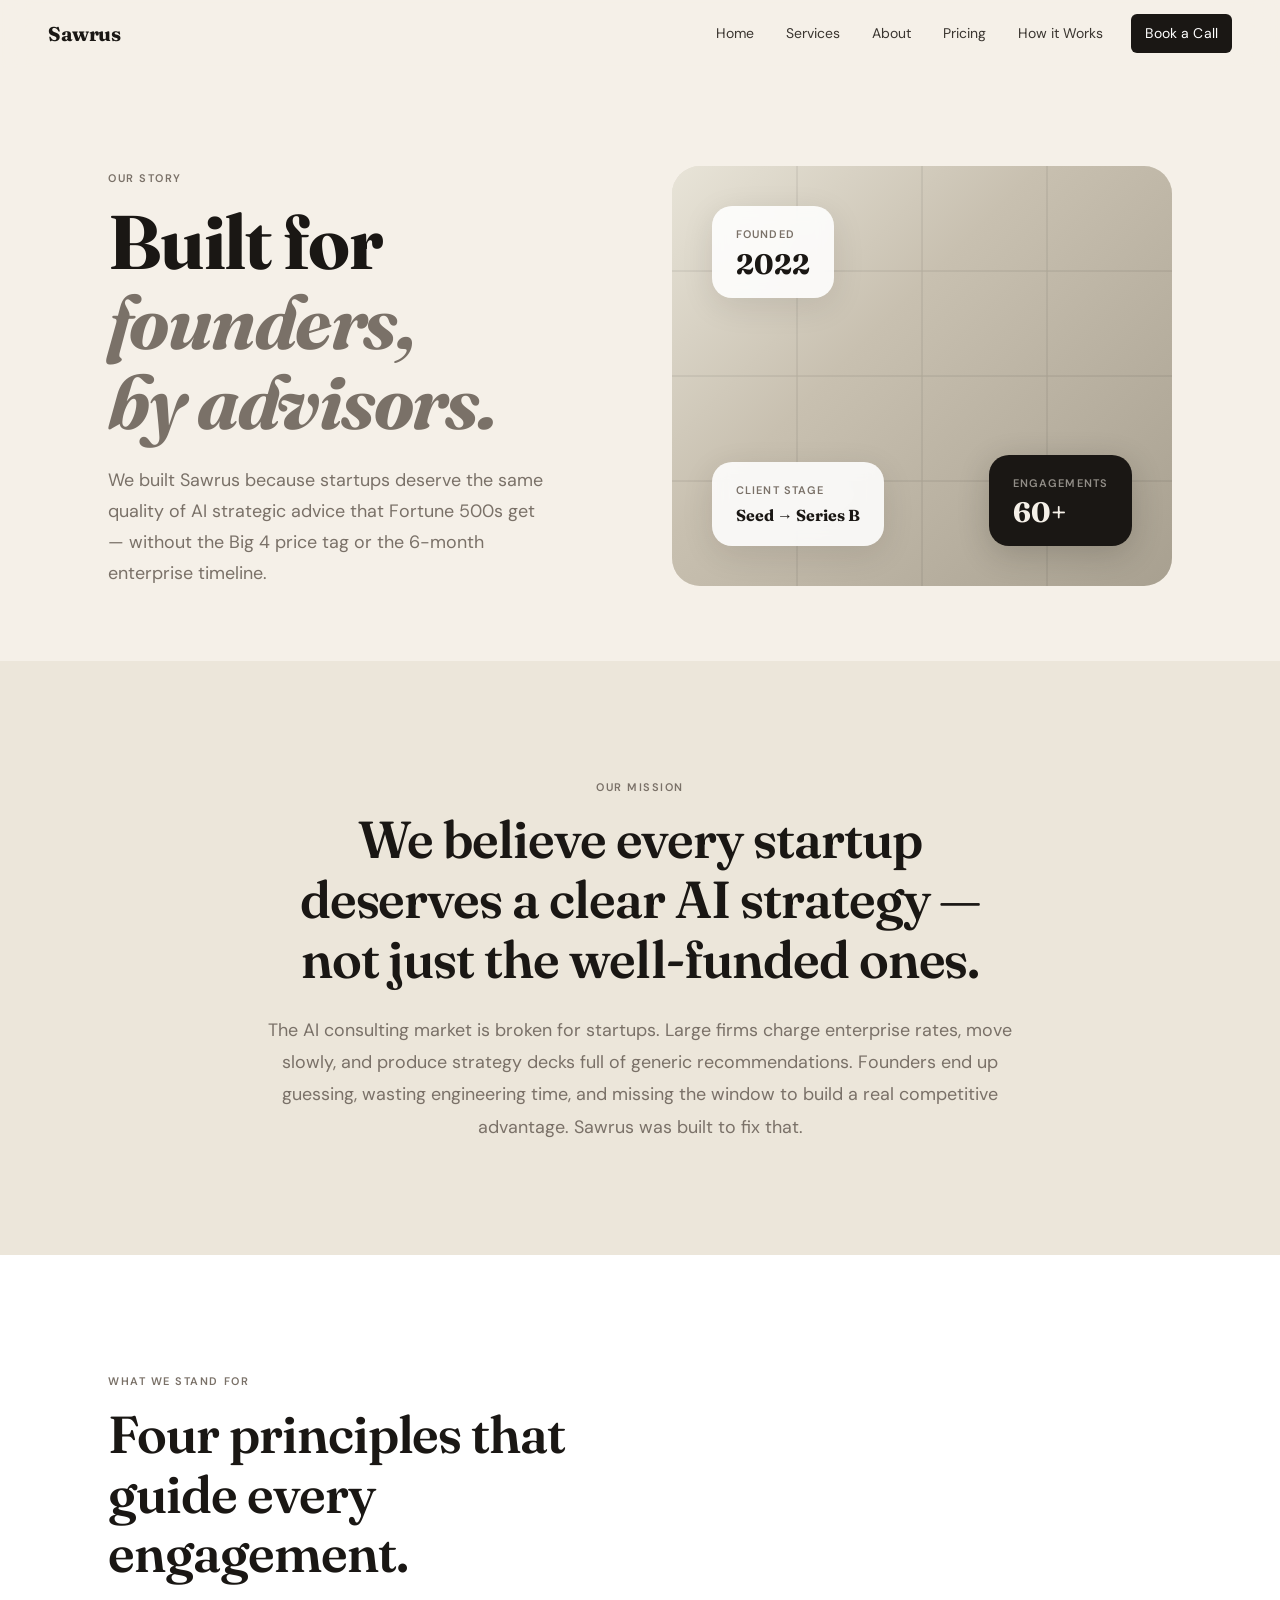
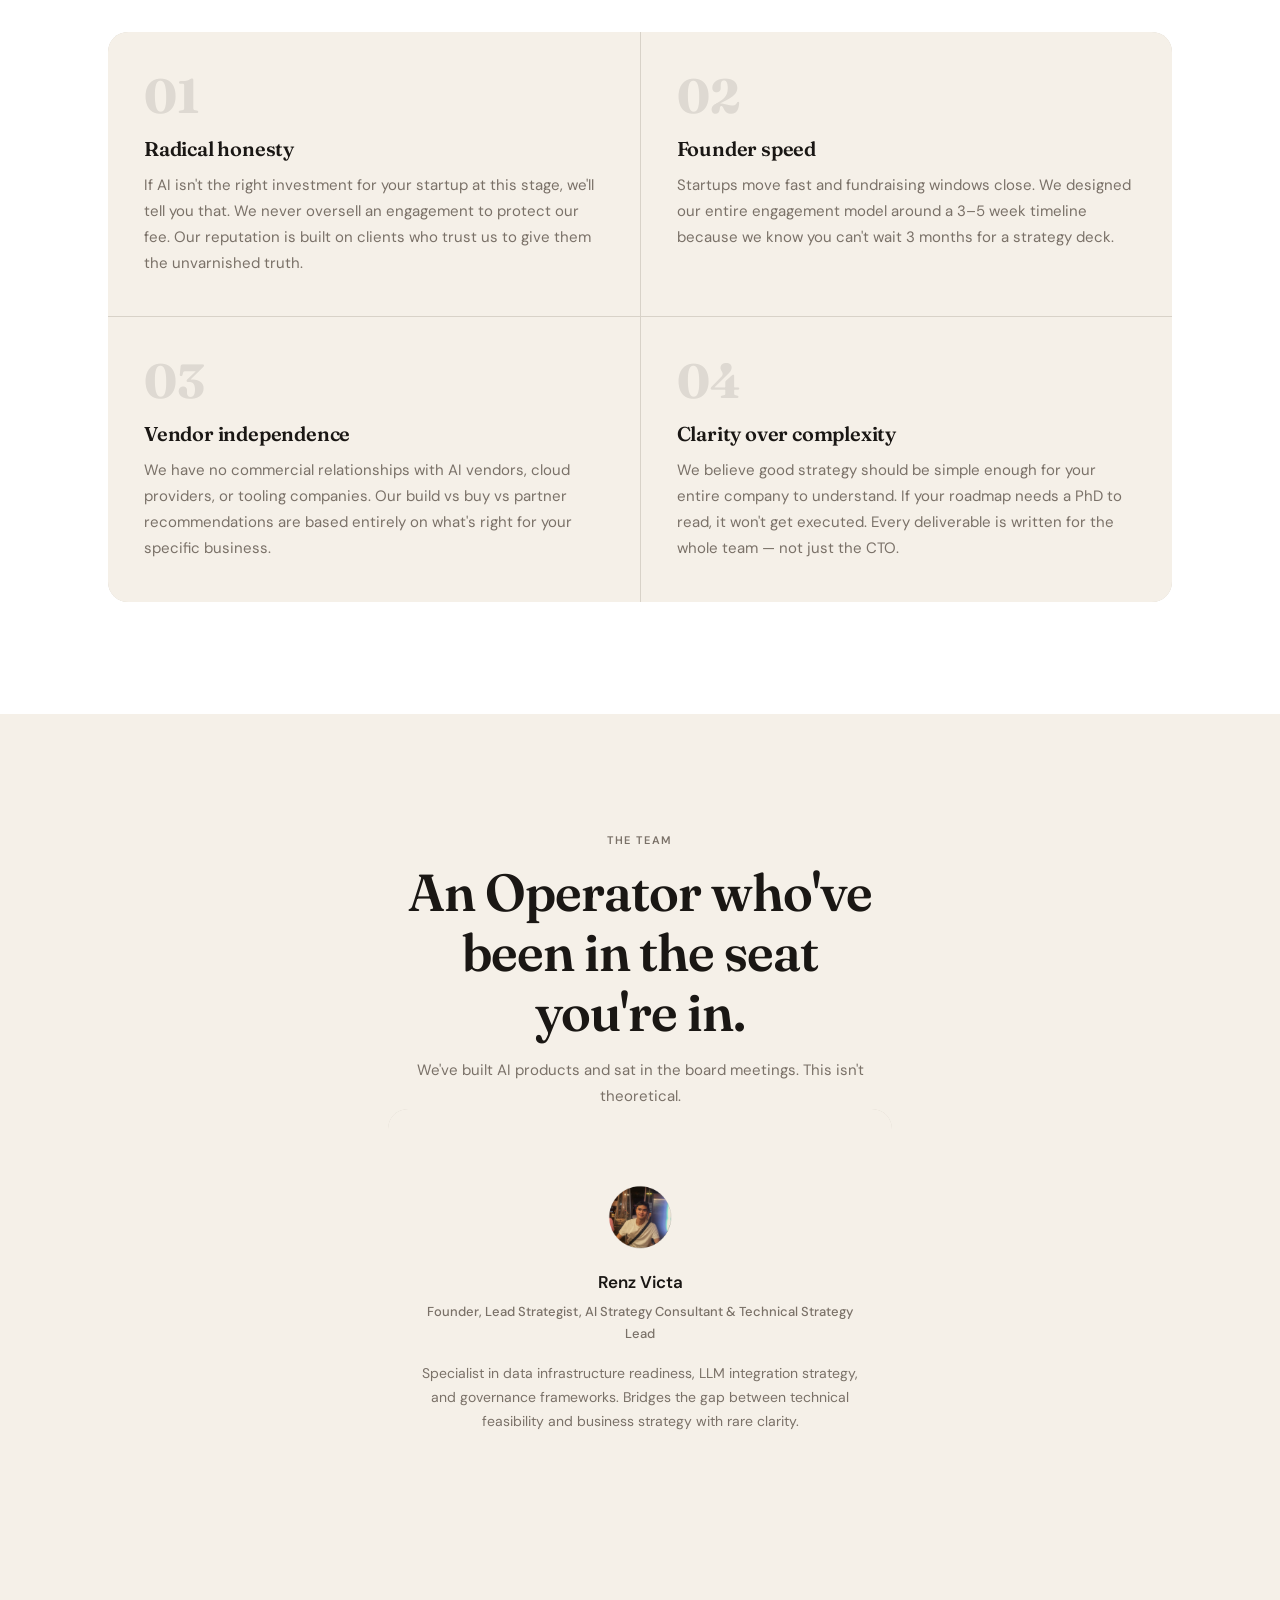
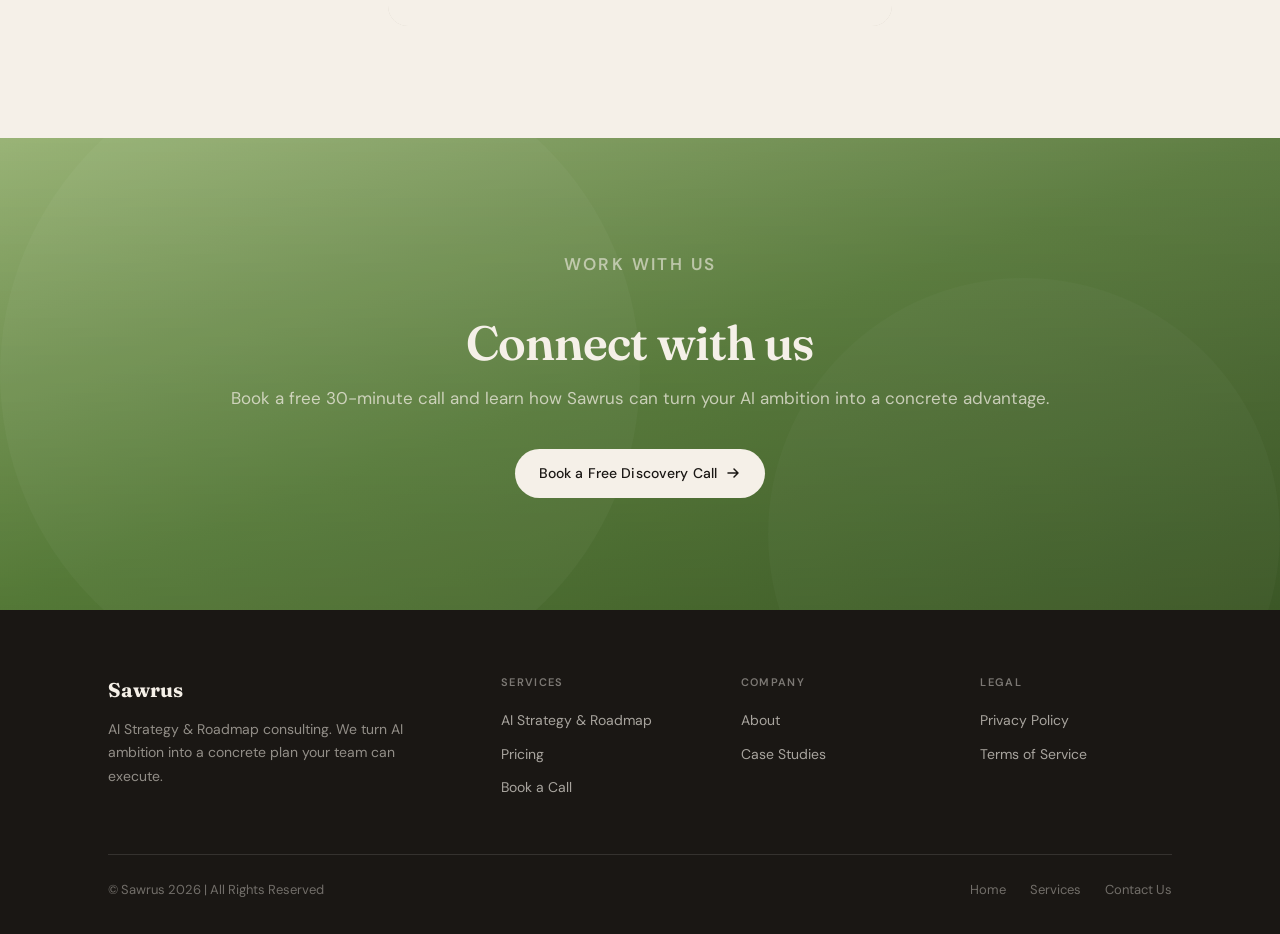
==== about.html @ e077aaae "Edit about section" ====
<!DOCTYPE html>
<html lang="en">

<head>
  <meta charset="UTF-8" />
  <meta name="viewport" content="width=device-width, initial-scale=1.0" />
  <title>About Sawrus</title>
  <link rel="icon" type="image/png" href="/img/Sawrus.png">
  <meta name="description"
    content="Sawrus is an AI strategy and roadmap consultancy built exclusively for startups. Learn who we are, what we believe, and why we only do one thing." />
  <meta name="keywords" content="about Sawrus, AI strategy consultancy, AI consulting team, startup AI advisor" />
  <link rel="canonical" href="https://sawrus.com/about.html" />
  <meta property="og:title" content="About Sawrus — AI Strategy Consulting" />
  <meta property="og:description"
    content="We built Sawrus because startups deserve the same quality of AI strategic advice that Fortune 500s get — without the Big 4 price tag or the enterprise timeline." />
  <meta property="og:type" content="website" />
  <link rel="stylesheet" href="styles.css" />
</head>

<body>

  <nav class="nav" id="nav">
    <a href="index.html" class="nav-logo">Sawrus</a>
    <div class="nav-links">
      <a href="index.html#benefits">Home</a>
      <a href="services.html">Services</a>
      <a href="about.html">About</a>
      <a href="pricing.html">Pricing</a>
      <a href="index.html#process">How it Works</a>
      <a href="contact.html" class="btn btn-primary nav-cta" style="color:var(--white);">Book a Call</a>
    </div>
    <button class="nav-hamburger" id="hamburger" aria-label="Open menu"><span></span><span></span><span></span></button>
  </nav>
  <div class="mobile-nav" id="mobileNav">
    <a href="index.html#benefits">Benefits</a>
    <a href="services.html">Services</a>
    <a href="pricing.html">Pricing</a>
    <a href="index.html#process">How it Works</a>
    <a href="contact.html" class="btn btn-primary">Book a Call</a>
  </div>

  <!-- ── HERO ─────────────────────────────────────────────────── -->
  <section class="section"
    style="padding-top:calc(var(--nav-h) + clamp(56px,8vw,96px)); padding-bottom:clamp(40px,6vw,72px);">
    <div class="container">
      <div style="display:grid; grid-template-columns:1fr 1fr; gap:64px; align-items:center;">
        <div>
          <p class="overline reveal">Our Story</p>
          <h1 class="reveal d1" style="font-size:clamp(40px,6vw,76px); margin-bottom:24px;">Built for<br /><em
              style="font-style:italic; color:var(--muted);">founders,<br />by advisors.</em></h1>
          <p class="reveal d2" style="font-size:clamp(15px,1.4vw,18px); max-width:440px;">We built Sawrus because
            startups deserve the same quality of AI strategic advice that Fortune 500s get — without the Big 4 price tag
            or the 6-month enterprise timeline.</p>
        </div>
        <!-- Abstract visual -->
        <div class="reveal d2"
          style="height:420px; border-radius:var(--radius-xl); overflow:hidden; background:var(--cream-deeper); position:relative;">
          <div
            style="position:absolute; inset:0; background:linear-gradient(135deg, #E8E4D8 0%, #C8C0B0 40%, #A8A090 100%);">
          </div>
          <!-- Decorative grid lines -->
          <svg style="position:absolute;inset:0;width:100%;height:100%;opacity:.12;" viewBox="0 0 500 420"
            preserveAspectRatio="none">
            <line x1="0" y1="105" x2="500" y2="105" stroke="#1A1714" stroke-width="1" />
            <line x1="0" y1="210" x2="500" y2="210" stroke="#1A1714" stroke-width="1" />
            <line x1="0" y1="315" x2="500" y2="315" stroke="#1A1714" stroke-width="1" />
            <line x1="125" y1="0" x2="125" y2="420" stroke="#1A1714" stroke-width="1" />
            <line x1="250" y1="0" x2="250" y2="420" stroke="#1A1714" stroke-width="1" />
            <line x1="375" y1="0" x2="375" y2="420" stroke="#1A1714" stroke-width="1" />
          </svg>
          <!-- Floating stat cards -->
          <div
            style="position:absolute; top:40px; left:40px; background:rgba(255,255,255,.88); backdrop-filter:blur(8px); border-radius:var(--radius-lg); padding:20px 24px; box-shadow:0 8px 32px rgba(26,23,20,.1);">
            <div
              style="font-size:11px; font-weight:600; letter-spacing:.1em; text-transform:uppercase; color:var(--muted); margin-bottom:6px;">
              Founded</div>
            <div
              style="font-family:var(--font-display); font-size:28px; font-weight:700; color:var(--ink); line-height:1;">
              2022</div>
          </div>
          <div
            style="position:absolute; bottom:40px; right:40px; background:var(--ink); border-radius:var(--radius-lg); padding:20px 24px; box-shadow:0 8px 32px rgba(26,23,20,.2);">
            <div
              style="font-size:11px; font-weight:600; letter-spacing:.1em; text-transform:uppercase; color:rgba(245,240,232,.55); margin-bottom:6px;">
              Engagements</div>
            <div
              style="font-family:var(--font-display); font-size:28px; font-weight:700; color:var(--cream); line-height:1;">
              60+</div>
          </div>
          <div
            style="position:absolute; bottom:40px; left:40px; background:rgba(255,255,255,.88); backdrop-filter:blur(8px); border-radius:var(--radius-lg); padding:20px 24px; box-shadow:0 8px 32px rgba(26,23,20,.1);">
            <div
              style="font-size:11px; font-weight:600; letter-spacing:.1em; text-transform:uppercase; color:var(--muted); margin-bottom:6px;">
              Client stage</div>
            <div
              style="font-family:var(--font-display); font-size:16px; font-weight:700; color:var(--ink); line-height:1.3;">
              Seed → Series B</div>
          </div>
        </div>
      </div>
    </div>
  </section>

  <!-- ── MISSION ──────────────────────────────────────────────── -->
  <section class="section section-alt">
    <div class="container">
      <div style="max-width:760px; margin:0 auto; text-align:center;">
        <p class="overline">Our Mission</p>
        <h2 style="margin-bottom:24px;">We believe every startup deserves a clear AI strategy — not just the well-funded
          ones.</h2>
        <p style="font-size:clamp(15px,1.4vw,18px); line-height:1.8;">The AI consulting market is broken for startups.
          Large firms charge enterprise rates, move slowly, and produce strategy decks full of generic recommendations.
          Founders end up guessing, wasting engineering time, and missing the window to build a real competitive
          advantage. Sawrus was built to fix that.</p>
      </div>
    </div>
  </section>

  <!-- ── VALUES ───────────────────────────────────────────────── -->
  <section class="section section-white">
    <div class="container">
      <p class="overline">What We Stand For</p>
      <h2 style="margin-bottom:48px; max-width:480px;">Four principles that guide every engagement.</h2>
      <div
        style="display:grid; grid-template-columns:1fr 1fr; gap:1px; background:var(--border); border-radius:var(--radius-lg); overflow:hidden;">

        <div style="background:var(--cream); padding:40px 36px; transition:background var(--T);"
          onmouseover="this.style.background='var(--cream-deep)'" onmouseout="this.style.background='var(--cream)'">
          <div
            style="font-family:var(--font-display); font-size:48px; font-weight:700; color:var(--ink); opacity:.1; line-height:1; margin-bottom:16px;">
            01</div>
          <h3 style="margin-bottom:12px; font-size:20px;">Radical honesty</h3>
          <p style="font-size:15px;">If AI isn't the right investment for your startup at this stage, we'll tell you
            that. We never oversell an engagement to protect our fee. Our reputation is built on clients who trust us to
            give them the unvarnished truth.</p>
        </div>

        <div style="background:var(--cream); padding:40px 36px; transition:background var(--T);"
          onmouseover="this.style.background='var(--cream-deep)'" onmouseout="this.style.background='var(--cream)'">
          <div
            style="font-family:var(--font-display); font-size:48px; font-weight:700; color:var(--ink); opacity:.1; line-height:1; margin-bottom:16px;">
            02</div>
          <h3 style="margin-bottom:12px; font-size:20px;">Founder speed</h3>
          <p style="font-size:15px;">Startups move fast and fundraising windows close. We designed our entire engagement
            model around a 3–5 week timeline because we know you can't wait 3 months for a strategy deck.</p>
        </div>

        <div style="background:var(--cream); padding:40px 36px; transition:background var(--T);"
          onmouseover="this.style.background='var(--cream-deep)'" onmouseout="this.style.background='var(--cream)'">
          <div
            style="font-family:var(--font-display); font-size:48px; font-weight:700; color:var(--ink); opacity:.1; line-height:1; margin-bottom:16px;">
            03</div>
          <h3 style="margin-bottom:12px; font-size:20px;">Vendor independence</h3>
          <p style="font-size:15px;">We have no commercial relationships with AI vendors, cloud providers, or tooling
            companies. Our build vs buy vs partner recommendations are based entirely on what's right for your specific
            business.</p>
        </div>

        <div style="background:var(--cream); padding:40px 36px; transition:background var(--T);"
          onmouseover="this.style.background='var(--cream-deep)'" onmouseout="this.style.background='var(--cream)'">
          <div
            style="font-family:var(--font-display); font-size:48px; font-weight:700; color:var(--ink); opacity:.1; line-height:1; margin-bottom:16px;">
            04</div>
          <h3 style="margin-bottom:12px; font-size:20px;">Clarity over complexity</h3>
          <p style="font-size:15px;">We believe good strategy should be simple enough for your entire company to
            understand. If your roadmap needs a PhD to read, it won't get executed. Every deliverable is written for the
            whole team — not just the CTO.</p>
        </div>

      </div>
    </div>
  </section>

  <!-- ── TEAM ──────────────────────────────────────────────────── -->
  <section class="section">
    <div class="container" style="justify-content:center; align-items:center; text-align:center; max-width:600px;">
      <p class="overline">The Team</p>
      <h2 style="margin-bottom:15px; max-width:520px;">An Operator who've been in the seat you're in.
      </h2>
      <p style="max-width:560px; font-size:15px;">We've built AI products and sat in the board
        meetings. This isn't theoretical.</p>

      <div style="display:grid; background:var(--border); border-radius:var(--radius-lg); overflow:hidden;">

        <div style="background:var(--cream); padding:36px 32px;">
          <div
            style="width:64px; height:64px; border-radius:50%; color:var(--cream); font-family:var(--font-display); font-size:22px; font-weight:700; display:flex; align-items:center; justify-content:center;">
          </div>
          <h4 style="font-size:17px; margin-bottom:4px; color:var(--ink);"></h4>
          <p style="font-size:13px; color:var(--muted); font-weight:500;"></p>
          <p style="font-size:14px;"></p>
        </div>

        <div style="background:var(--cream); padding:36px 32px; margin-top: -100px;">
          <div
            style="width:64px; height:64px; border-radius:50%; color:var(--cream); font-family:var(--font-display); font-size:22px; font-weight:700; display:flex; align-items:center; justify-content:center; margin:0 auto 20px;">
            <img src="/img/Portfolio.png"></img>
          </div>
          <h4 style="font-size:17px; margin-bottom:4px; color:var(--ink);">Renz Victa</h4>
          <p style="font-size:13px; color:var(--muted); font-weight:500; margin-bottom:16px;">Founder, Lead Strategist,
            AI Strategy Consultant & Technical Strategy Lead
          </p>
          <p style="font-size:14px;">Specialist in data infrastructure readiness, LLM integration strategy, and
            governance frameworks. Bridges the gap between
            technical feasibility and business strategy with rare clarity.</p>
        </div>


        <div style="background:var(--cream); padding:36px 32px;">
          <div
            style="width:64px; height:64px; border-radius:50%; color:var(--cream); font-family:var(--font-display); font-size:22px; font-weight:700; display:flex; align-items:center; justify-content:center; margin-bottom:20px;">
          </div>
          <h4 style="font-size:17px; margin-bottom:4px; color:var(--ink);"></h4>
          <p style="font-size:13px; color:var(--muted); font-weight:500; margin-bottom:14px;"></p>
          <p style="font-size:14px;"></p>
        </div>

      </div>
    </div>
  </section>


  <!-- ── CTA ───────────────────────────────────────────────────── -->
  <section class="cta-banner">
    <div class="container" style="position:relative;">
      <p class="overline" style="color:rgba(245,240,232,.6);">Work With Us</p>
      <h2>Connect with us</h2>
      <p>Book a free 30-minute call and learn how Sawrus can turn your AI ambition into a concrete advantage.</p>
      <a href="contact.html" class="btn btn-cream">Book a Free Discovery Call
        <svg viewBox="0 0 16 16" fill="none">
          <path d="M3 8h10M9 4l4 4-4 4" stroke="currentColor" stroke-width="1.5" stroke-linecap="round"
            stroke-linejoin="round" />
        </svg>
      </a>
    </div>
  </section>

  <footer class="footer">
    <div class="container">
      <div class="footer-grid">
        <div>
          <div class="footer-logo">Sawrus</div>
          <p class="footer-desc">AI Strategy & Roadmap consulting. We turn AI ambition into a concrete plan
            your team can execute.</p>
        </div>
        <div>
          <div class="footer-col-title">Services</div>
          <div class="footer-links"><a href="services.html">AI Strategy & Roadmap</a><a
              href="pricing.html">Pricing</a><a href="contact.html">Book a Call</a></div>
        </div>
        <div>
          <div class="footer-col-title">Company</div>
          <div class="footer-links"><a href="about.html">About</a><a href="case-studies.html">Case Studies</a></div>
        </div>
        <div>
          <div class="footer-col-title">Legal</div>
          <div class="footer-links"><a href="privacy.html">Privacy Policy</a><a href="terms.html">Terms of Service</a>
          </div>
        </div>
      </div>
      <div class="footer-bottom">
        <p>© Sawrus 2026 | All Rights Reserved</p>
        <div style="display:flex; gap:24px;">
          <a href="index.html#benefits" style="font-size:13px;color:rgba(245,240,232,.4);transition:color .2s;"
            onmouseover="this.style.color='rgba(245,240,232,.7)'"
            onmouseout="this.style.color='rgba(245,240,232,.4)'">Home</a>
          <a href="services.html" style="font-size:13px;color:rgba(245,240,232,.4);transition:color .2s;"
            onmouseover="this.style.color='rgba(245,240,232,.7)'"
            onmouseout="this.style.color='rgba(245,240,232,.4)'">Services</a>
          <a href="contact.html" style="font-size:13px;color:rgba(245,240,232,.4);transition:color .2s;"
            onmouseover="this.style.color='rgba(245,240,232,.7)'"
            onmouseout="this.style.color='rgba(245,240,232,.4)'">Contact Us</a>
        </div>
      </div>
    </div>
  </footer>

  <script>
    const nav = document.getElementById('nav');
    window.addEventListener('scroll', () => nav.classList.toggle('scrolled', window.scrollY > 20));
    document.getElementById('hamburger').addEventListener('click', () => document.getElementById('mobileNav').classList.toggle('open'));
  </script>
</body>

</html>
---- styles.css ----
/* ============================================================
   SAWRUS — AI Strategy Consulting
   Reference theme: plugin-value-scrum.figma.site
   ─ Warm cream background, near-black text, dark pill CTAs
   ─ Clean geometric layout, generous whitespace
   Fonts: DM Sans (body/nav) + Fraunces (display headings)
   ============================================================ */
@import url('https://fonts.googleapis.com/css2?family=DM+Sans:ital,opsz,wght@0,9..40,300;0,9..40,400;0,9..40,500;0,9..40,600;1,9..40,300&family=Fraunces:ital,opsz,wght@0,9..144,400;0,9..144,600;0,9..144,700;1,9..144,400;1,9..144,600&display=swap');

/* ── TOKENS ────────────────────────────────────────────────── */
:root {
  --cream: #F5F0E8;
  --cream-deep: #ECE6DA;
  --cream-deeper: #E2DBD0;
  --white: #FFFFFF;
  --ink: #1A1714;
  --ink-soft: #3A3530;
  --muted: #7A7168;
  --border: #D8D2C8;
  --border-light: #E8E2D8;
  --btn-dark-bg: #1A1714;
  --btn-dark-txt: #F5F0E8;
  --font-display: 'Fraunces', Georgia, serif;
  --font-body: 'DM Sans', system-ui, sans-serif;
  --radius-sm: 6px;
  --radius-md: 12px;
  --radius-lg: 20px;
  --radius-xl: 28px;
  --radius-pill: 999px;
  --max-w: 1160px;
  --nav-h: 68px;
  --section-v: clamp(72px, 10vw, 112px);
  --T: 0.22s cubic-bezier(.4, 0, .2, 1);
}

/* ── RESET ─────────────────────────────────────────────────── */
*,
*::before,
*::after {
  box-sizing: border-box;
  margin: 0;
  padding: 0;
}

html {
  scroll-behavior: smooth;
  -webkit-font-smoothing: antialiased;
}

body {
  background: var(--cream);
  color: var(--ink);
  font-family: var(--font-body);
  font-size: 16px;
  line-height: 1.6;
  overflow-x: hidden;
}

img,
svg {
  display: block;
  max-width: 100%;
}

a {
  color: inherit;
  text-decoration: none;
}

ul {
  list-style: none;
}

button {
  cursor: pointer;
  font-family: var(--font-body);
}

input,
textarea,
select {
  font-family: var(--font-body);
}

/* ── TYPOGRAPHY ────────────────────────────────────────────── */
h1 {
  font-family: var(--font-display);
  font-size: clamp(44px, 7vw, 88px);
  font-weight: 700;
  line-height: 1.05;
  letter-spacing: -0.02em;
}

h2 {
  font-family: var(--font-display);
  font-size: clamp(30px, 4.5vw, 52px);
  font-weight: 600;
  line-height: 1.15;
  letter-spacing: -0.02em;
}

h3 {
  font-family: var(--font-display);
  font-size: clamp(20px, 2.5vw, 26px);
  font-weight: 600;
  line-height: 1.25;
  letter-spacing: -0.01em;
}

h4 {
  font-family: var(--font-body);
  font-size: 15px;
  font-weight: 600;
}

p {
  color: var(--muted);
  line-height: 1.72;
}

/* ── LAYOUT ─────────────────────────────────────────────────── */
.container {
  max-width: var(--max-w);
  margin: 0 auto;
  padding: 0 clamp(20px, 4vw, 48px);
}

.section {
  padding: var(--section-v) 0;
}

.section-alt {
  background: var(--cream-deep);
}

.section-white {
  background: var(--white);
}

/* ── OVERLINE LABEL ─────────────────────────────────────────── */
.overline {
  display: inline-block;
  font-size: 11px;
  font-weight: 600;
  letter-spacing: .14em;
  text-transform: uppercase;
  color: var(--muted);
  margin-bottom: 14px;
}

/* ── BUTTONS ─────────────────────────────────────────────────── */
.btn {
  display: inline-flex;
  align-items: center;
  gap: 8px;
  font-family: var(--font-body);
  font-size: 14px;
  font-weight: 500;
  padding: 13px 24px;
  border-radius: var(--radius-pill);
  border: none;
  cursor: pointer;
  transition: all var(--T);
  white-space: nowrap;
  letter-spacing: .01em;
}

.btn-primary {
  background: var(--btn-dark-bg);
  color: var(--btn-dark-txt);
}

.btn-primary:hover {
  background: var(--ink-soft);
  transform: translateY(-1px);
}

.btn-secondary {
  background: transparent;
  color: var(--ink);
  border: 1.5px solid var(--border);
}

.btn-secondary:hover {
  border-color: var(--ink-soft);
  background: rgba(26, 23, 20, .04);
}

.btn-cream {
  background: var(--cream);
  color: var(--ink);
}

.btn-cream:hover {
  background: var(--cream-deep);
}

.btn svg {
  width: 16px;
  height: 16px;
  flex-shrink: 0;
}

/* ── NAV ─────────────────────────────────────────────────────── */
.nav {
  position: fixed;
  top: 0;
  left: 0;
  right: 0;
  z-index: 1000;
  height: var(--nav-h);
  display: flex;
  align-items: center;
  justify-content: space-between;
  padding: 0 clamp(20px, 4vw, 48px);
  background: rgba(245, 240, 232, .92);
  backdrop-filter: blur(14px);
  -webkit-backdrop-filter: blur(14px);
  border-bottom: 1px solid transparent;
  transition: border-color var(--T), background var(--T);
}

.nav.scrolled {
  border-bottom-color: var(--border);
  background: rgba(245, 240, 232, .98);
}

.nav-logo {
  font-family: var(--font-display);
  font-size: 20px;
  font-weight: 700;
  color: var(--ink);
  letter-spacing: -.02em;
}

.nav-links {
  display: flex;
  align-items: center;
  gap: 4px;
}

.nav-links a {
  font-size: 14px;
  font-weight: 400;
  color: var(--ink-soft);
  padding: 8px 14px;
  border-radius: var(--radius-sm);
  transition: color var(--T);
}

.nav-links a:hover,
.nav-links a.active {
  color: var(--ink);
}

.nav-cta {
  margin-left: 10px;
}

.nav-hamburger {
  display: none;
  flex-direction: column;
  gap: 5px;
  background: none;
  border: none;
  padding: 6px;
}

.nav-hamburger span {
  display: block;
  width: 22px;
  height: 1.5px;
  background: var(--ink);
  border-radius: 2px;
  transition: all var(--T);
}

.mobile-nav {
  display: none;
  position: fixed;
  top: var(--nav-h);
  left: 0;
  right: 0;
  background: var(--cream);
  border-bottom: 1px solid var(--border);
  z-index: 999;
  flex-direction: column;
  padding: 20px clamp(20px, 4vw, 48px) 28px;
  gap: 2px;
}

.mobile-nav.open {
  display: flex;
}

.mobile-nav a {
  font-size: 17px;
  font-weight: 400;
  color: var(--ink-soft);
  padding: 14px 0;
  border-bottom: 1px solid var(--border-light);
  transition: color var(--T);
}

.mobile-nav a:last-of-type {
  border-bottom: none;
}

.mobile-nav a:hover {
  color: var(--ink);
}

.mobile-nav .btn {
  margin-top: 20px;
}


/* ── HERO ─────────────────────────────────────────────────────── */
.hero {
  padding-top: calc(var(--nav-h) + clamp(56px, 8vw, 96px));
  padding-bottom: 0;
  overflow: hidden;
}

.hero-inner {
  display: grid;
  grid-template-columns: 1fr 1fr;
  gap: 40px;
  align-items: center;
}

.hero-text {
  padding-bottom: clamp(56px, 8vw, 96px);
}

.hero h1 {
  margin-bottom: 24px;
}

.hero h1 em {
  font-style: italic;
  color: var(--muted);
}

.hero-sub {
  max-width: 420px;
  font-size: clamp(15px, 1.4vw, 17px);
  color: var(--muted);
  margin-bottom: 36px;
  line-height: 1.75;
}

.hero-actions {
  display: flex;
  gap: 12px;
  flex-wrap: wrap;
  align-items: center;
}

/* Hero visual panel */
.hero-visual {
  position: relative;
  height: 520px;
  border-radius: var(--radius-xl) var(--radius-xl) 0 0;
  overflow: hidden;
  background: var(--cream-deeper);
  align-self: flex-end;
}

.hero-landscape {
  position: absolute;
  inset: 0;
  background: radial-gradient(ellipse 80% 50% at 50% 110%, rgba(100, 140, 80, .35) 0%, transparent 70%), linear-gradient(180deg, var(--cream-deeper) 0%, #C8D8B0 60%, #8FAD6A 100%);
}

.hero-data-overlay {
  position: absolute;
  inset: 0;
  background: url("data:image/svg+xml,%3Csvg xmlns='http://www.w3.org/2000/svg' width='600' height='520'%3E%3Ccircle cx='120' cy='180' r='5' fill='%231A1714' opacity='.25'/%3E%3Ccircle cx='240' cy='140' r='3' fill='%231A1714' opacity='.2'/%3E%3Ccircle cx='350' cy='200' r='4' fill='%231A1714' opacity='.3'/%3E%3Ccircle cx='460' cy='160' r='3.5' fill='%231A1714' opacity='.2'/%3E%3Ccircle cx='80' cy='250' r='3' fill='%231A1714' opacity='.15'/%3E%3Ccircle cx='510' cy='230' r='4' fill='%231A1714' opacity='.2'/%3E%3Ccircle cx='200' cy='300' r='2.5' fill='%231A1714' opacity='.18'/%3E%3Ccircle cx='400' cy='280' r='3' fill='%231A1714' opacity='.22'/%3E%3Cpath d='M80 250 L120 180 L200 300 L240 140 L350 200 L400 280 L460 160 L510 230' stroke='%231A1714' stroke-width='1' fill='none' opacity='.12'/%3E%3C/svg%3E") center/cover no-repeat;
}

.hero-card {
  position: absolute;
  bottom: 40px;
  left: 50%;
  transform: translateX(-50%);
  width: 280px;
  background: rgba(255, 255, 255, .88);
  backdrop-filter: blur(8px);
  border-radius: var(--radius-lg);
  padding: 20px 24px;
  border: 1px solid rgba(255, 255, 255, .9);
  box-shadow: 0 20px 60px rgba(26, 23, 20, .12);
}

.hero-card-label {
  font-size: 11px;
  font-weight: 600;
  letter-spacing: .1em;
  text-transform: uppercase;
  color: var(--muted);
  margin-bottom: 8px;
}

.hero-card-title {
  font-family: var(--font-display);
  font-size: 15px;
  font-weight: 600;
  color: var(--ink);
  margin-bottom: 14px;
}

.hero-card-bars {
  display: flex;
  flex-direction: column;
  gap: 6px;
}

.hero-card-bar {
  height: 6px;
  background: var(--cream-deeper);
  border-radius: 3px;
  overflow: hidden;
}

.hero-card-bar-fill {
  height: 100%;
  background: var(--ink);
  border-radius: 3px;
}

/* ── TRUSTED STRIP ───────────────────────────────────────────── */
.trusted {
  background: var(--cream-deep);
  border-top: 1px solid var(--border);
  border-bottom: 1px solid var(--border);
  padding: 36px 0;
}

.trusted-inner {
  display: flex;
  align-items: center;
  gap: 24px;
  flex-wrap: wrap;
  justify-content: center;
}

.trusted-label {
  font-size: 12px;
  font-weight: 500;
  color: var(--muted);
  letter-spacing: .06em;
  white-space: nowrap;
  margin-right: 16px;
}

.trusted-logos {
  display: flex;
  align-items: center;
  gap: clamp(20px, 3.5vw, 52px);
  flex-wrap: wrap;
  justify-content: center;
}

.trusted-logo {
  font-family: var(--font-display);
  font-size: 14px;
  font-weight: 600;
  color: var(--muted);
  opacity: .55;
  letter-spacing: -.01em;
  transition: opacity var(--T);
}

.trusted-logo:hover {
  opacity: .85;
}

/* ── BENEFITS SECTION ────────────────────────────────────────── */
.benefits-header {
  max-width: 520px;
  margin-bottom: 52px;
}

.benefits-header h2 {
  margin-bottom: 12px;
}

.benefits-grid {
  display: grid;
  grid-template-columns: repeat(2, 1fr);
  gap: 1px;
  background: var(--border);
  border-radius: var(--radius-lg);
  overflow: hidden;
  margin-bottom: 64px;
}

.benefit-card {
  background: var(--cream);
  padding: 36px 32px;
  transition: background var(--T);
}

.benefit-card:hover {
  background: var(--cream-deep);
}

.benefit-icon {
  width: 44px;
  height: 44px;
  background: var(--ink);
  border-radius: var(--radius-md);
  display: flex;
  align-items: center;
  justify-content: center;
  margin-bottom: 18px;
}

.benefit-icon svg {
  width: 22px;
  height: 22px;
  stroke: var(--cream);
  fill: none;
  stroke-width: 1.5;
  stroke-linecap: round;
  stroke-linejoin: round;
}

.benefit-card h4 {
  font-size: 16px;
  font-weight: 600;
  margin-bottom: 8px;
  color: var(--ink);
}

.benefit-card p {
  font-size: 14px;
  line-height: 1.7;
}

/* Benefits big-picture split */
.bigpicture {
  display: grid;
  grid-template-columns: 1fr 1fr;
  gap: 64px;
  align-items: center;
}

.bigpicture-visual {
  border-radius: var(--radius-xl);
  overflow: hidden;
  height: 380px;
  background: linear-gradient(160deg, #B8CFA0 0%, #7FA060 40%, #4A6E30 100%);
  position: relative;
}

.bigpicture-visual-overlay {
  position: absolute;
  inset: 0;
  background: linear-gradient(to top, rgba(26, 23, 20, .22) 0%, transparent 60%);
}

.bigpicture-visual-tag {
  position: absolute;
  bottom: 20px;
  left: 20px;
  background: rgba(255, 255, 255, .88);
  backdrop-filter: blur(6px);
  padding: 8px 14px;
  border-radius: var(--radius-pill);
  font-size: 12px;
  font-weight: 500;
  color: var(--ink);
}

.bigpicture-text h2 {
  margin-bottom: 20px;
}

.bigpicture-text>p {
  margin-bottom: 28px;
}

.bigpicture-list {
  display: flex;
  flex-direction: column;
  gap: 14px;
  margin-bottom: 32px;
}

.bigpicture-item {
  display: flex;
  gap: 14px;
  align-items: flex-start;
}

.bigpicture-num {
  flex-shrink: 0;
  width: 28px;
  height: 28px;
  border-radius: 50%;
  background: var(--ink);
  color: var(--cream);
  font-size: 12px;
  font-weight: 600;
  display: flex;
  align-items: center;
  justify-content: center;
}

.bigpicture-item p {
  font-size: 14px;
  color: var(--ink-soft);
}

/* ── SPECS / COMPARISON ──────────────────────────────────────── */
.specs-header {
  display: grid;
  grid-template-columns: 1fr 1fr;
  gap: 64px;
  align-items: center;
  margin-bottom: 48px;
}

.specs-visual {
  border-radius: var(--radius-xl);
  overflow: hidden;
  height: 280px;
  background: var(--cream-deeper);
  display: flex;
  align-items: flex-end;
  justify-content: center;
  padding-bottom: 0;
}

.columns-art {
  display: flex;
  align-items: flex-end;
  gap: 16px;
  padding: 0 32px;
  width: 100%;
  height: 220px;
}

.column-art {
  flex: 1;
  border-radius: 30px 30px 0 0;
  background: linear-gradient(180deg, #F0EBE0 0%, #D8D2C5 100%);
  box-shadow: inset -3px 0 8px rgba(0, 0, 0, .08), 2px 8px 24px rgba(0, 0, 0, .06);
}

.comparison-table {
  width: 100%;
  border-collapse: collapse;
  border-radius: var(--radius-lg);
  overflow: hidden;
  border: 1px solid var(--border);
}

.comparison-table th,
.comparison-table td {
  padding: 15px 20px;
  text-align: left;
  font-size: 14px;
  border-bottom: 1px solid var(--border-light);
}

.comparison-table thead {
  background: var(--ink);
}

.comparison-table thead th {
  color: var(--cream);
  font-weight: 500;
  font-size: 13px;
  letter-spacing: .03em;
  border-bottom: none;
}

.comparison-table tbody tr:last-child td {
  border-bottom: none;
}

.comparison-table tbody tr:hover td {
  background: var(--cream-deep);
}

.comparison-table td:first-child {
  color: var(--ink-soft);
  font-weight: 500;
}

.comparison-table td:not(:first-child) {
  text-align: center;
}

.check {
  color: #2D6A27;
  font-size: 16px;
}

.cross {
  color: #9A5A5A;
  font-size: 15px;
  opacity: .7;
}

/* ── TESTIMONIAL ─────────────────────────────────────────────── */
.testimonial-wrap {
  display: grid;
  grid-template-columns: 1.2fr 1fr;
  gap: 64px;
  align-items: center;
}

.testimonial-quote-text {
  font-family: var(--font-display);
  font-size: clamp(20px, 2.5vw, 28px);
  font-weight: 400;
  font-style: italic;
  color: var(--ink);
  line-height: 1.5;
  margin-bottom: 28px;
}

.testimonial-quote-text::before {
  content: '\201C';
}

.testimonial-quote-text::after {
  content: '\201D';
}

.testimonial-author {
  display: flex;
  align-items: center;
  gap: 14px;
}

.testimonial-avatar {
  width: 44px;
  height: 44px;
  border-radius: 50%;
  background: var(--ink);
  color: var(--cream);
  font-family: var(--font-display);
  font-weight: 600;
  font-size: 16px;
  display: flex;
  align-items: center;
  justify-content: center;
}

.testimonial-name {
  font-weight: 600;
  font-size: 15px;
  color: var(--ink);
}

.testimonial-role {
  font-size: 13px;
  color: var(--muted);
}

/* Sphere art */
.sphere-visual {
  border-radius: var(--radius-xl);
  height: 320px;
  background: var(--cream-deeper);
  position: relative;
  overflow: hidden;
}

.sphere {
  position: absolute;
  border-radius: 50%;
  background: linear-gradient(135deg, #E8E2D5 20%, #C0B8AC 100%);
  box-shadow: 0 12px 40px rgba(26, 23, 20, .15), inset -6px -6px 16px rgba(0, 0, 0, .1);
}

.sphere-large {
  width: 220px;
  height: 220px;
  bottom: -40px;
  left: 50%;
  transform: translateX(-50%);
}

.sphere-small-l {
  width: 130px;
  height: 130px;
  bottom: 20px;
  left: 20px;
}

.sphere-small-r {
  width: 100px;
  height: 100px;
  bottom: 40px;
  right: 30px;
}

/* ── HOW-TO STEPS ─────────────────────────────────────────────── */
.howto-intro {
  text-align: center;
  max-width: 540px;
  margin: 0 auto 52px;
}

.howto-intro h2 {
  margin-bottom: 12px;
}

.howto-steps {
  display: grid;
  grid-template-columns: repeat(3, 1fr);
  gap: 1px;
  background: var(--border);
  border-radius: var(--radius-lg);
  overflow: hidden;
}

.howto-step {
  background: var(--cream);
  padding: 40px 32px;
  transition: background var(--T);
}

.howto-step:hover {
  background: var(--cream-deep);
}

.howto-step-num {
  font-family: var(--font-display);
  font-size: 13px;
  font-weight: 600;
  color: var(--muted);
  letter-spacing: .06em;
  margin-bottom: 16px;
}

.howto-step h3 {
  font-size: 18px;
  margin-bottom: 10px;
}

.howto-step p {
  font-size: 14px;
}

/* ── CTA BANNER ──────────────────────────────────────────────── */
.cta-banner {
  background: linear-gradient(180deg, rgba(245, 240, 232, .1) 0%, rgba(100, 140, 70, .3) 100%), linear-gradient(160deg, #8FAD6A 0%, #4D7030 50%, #2A4018 100%);
  padding: clamp(72px, 10vw, 112px) 0;
  text-align: center;
  position: relative;
  overflow: hidden;
}

.cta-banner::before {
  content: '';
  position: absolute;
  inset: 0;
  background: url("data:image/svg+xml,%3Csvg xmlns='http://www.w3.org/2000/svg' width='800' height='400'%3E%3Ccircle cx='200' cy='200' r='200' fill='rgba(255,255,255,.03)'/%3E%3Ccircle cx='640' cy='300' r='160' fill='rgba(255,255,255,.025)'/%3E%3C/svg%3E") center/cover;
}

.cta-banner h2 {
  color: #F5F0E8;
  font-size: clamp(28px, 4vw, 48px);
  margin-bottom: 14px;
  position: relative;
}

.cta-banner p {
  color: rgba(245, 240, 232, .72);
  font-size: clamp(15px, 1.4vw, 17px);
  margin-bottom: 36px;
  position: relative;
}

/* ── PRICING ─────────────────────────────────────────────────── */
.pricing-grid {
  display: grid;
  grid-template-columns: repeat(3, 1fr);
  gap: 1px;
  background: var(--border);
  border-radius: var(--radius-lg);
  overflow: hidden;
}

.pricing-card {
  background: var(--cream);
  padding: 40px 32px;
  display: flex;
  flex-direction: column;
  transition: background var(--T);
}

.pricing-card:hover {
  background: var(--cream-deep);
}

.pricing-card.featured {
  background: var(--ink);
  color: var(--cream);
}

.pricing-card.featured p,
.pricing-card.featured .pricing-period {
  color: rgba(245, 240, 232, .65);
}

.pricing-card.featured h3,
.pricing-card.featured h4 {
  color: var(--cream);
}

.pricing-popular {
  font-size: 11px;
  font-weight: 600;
  letter-spacing: .1em;
  text-transform: uppercase;
  color: var(--cream);
  background: rgba(255, 255, 255, .14);
  padding: 4px 12px;
  border-radius: var(--radius-pill);
  display: inline-block;
  margin-bottom: 14px;
  width: fit-content;
}

.pricing-tier {
  font-size: 12px;
  font-weight: 600;
  letter-spacing: .12em;
  text-transform: uppercase;
  color: var(--muted);
  margin-bottom: 10px;
}

.pricing-card.featured .pricing-tier {
  color: rgba(245, 240, 232, .5);
}

.pricing-price {
  font-family: var(--font-display);
  font-size: clamp(36px, 4vw, 52px);
  font-weight: 700;
  letter-spacing: -.03em;
  line-height: 1;
  margin-bottom: 4px;
}

.pricing-price sup {
  font-size: .4em;
  vertical-align: super;
  font-weight: 600;
}

.pricing-period {
  font-size: 13px;
  color: var(--muted);
  margin-bottom: 18px;
}

.pricing-desc {
  font-size: 14px;
  margin-bottom: 24px;
  line-height: 1.65;
  flex: 1;
}

.pricing-divider {
  border: none;
  border-top: 1px solid var(--border);
  margin: 18px 0;
}

.pricing-card.featured .pricing-divider {
  border-color: rgba(245, 240, 232, .14);
}

.pricing-features {
  display: flex;
  flex-direction: column;
  gap: 11px;
  margin-bottom: 28px;
}

.pricing-feature {
  display: flex;
  gap: 10px;
  font-size: 14px;
  color: var(--ink-soft);
  align-items: flex-start;
}

.pricing-card.featured .pricing-feature {
  color: rgba(245, 240, 232, .82);
}

.pricing-feature-dot {
  flex-shrink: 0;
  width: 6px;
  height: 6px;
  border-radius: 50%;
  background: var(--ink);
  margin-top: 7px;
}

.pricing-card.featured .pricing-feature-dot {
  background: var(--cream);
}

.pricing-feature.dim {
  opacity: .38;
}

/* ── CONTACT FORM ────────────────────────────────────────────── */
.contact-layout {
  display: grid;
  grid-template-columns: 1fr 1.5fr;
  gap: 72px;
  align-items: start;
}

.form-card {
  background: var(--white);
  border: 1px solid var(--border);
  border-radius: var(--radius-xl);
  padding: clamp(28px, 4vw, 48px);
  box-shadow: 0 4px 40px rgba(26, 23, 20, .06);
  margin-top: 100px;
}

.form-group {
  margin-bottom: 20px;
}

.form-group label {
  display: block;
  font-size: 13px;
  font-weight: 500;
  color: var(--ink-soft);
  margin-bottom: 7px;
}

.form-group label .req {
  color: var(--muted);
  margin-left: 2px;
}

.form-row {
  display: grid;
  grid-template-columns: 1fr 1fr;
  gap: 16px;
}

.form-control {
  width: 100%;
  background: var(--cream);
  border: 1.5px solid var(--border);
  border-radius: var(--radius-md);
  color: var(--ink);
  font-size: 15px;
  padding: 12px 16px;
  outline: none;
  transition: border-color var(--T), box-shadow var(--T);
  resize: none;
}

.form-control::placeholder {
  color: var(--muted);
}

.form-control:focus {
  border-color: var(--ink);
  box-shadow: 0 0 0 3px rgba(26, 23, 20, .07);
  background: var(--white);
}

select.form-control {
  appearance: none;
  cursor: pointer;
}

.captcha-row {
  display: flex;
  align-items: center;
  justify-content: space-between;
  background: var(--cream);
  border: 1.5px solid var(--border);
  border-radius: var(--radius-md);
  padding: 14px 16px;
  margin-bottom: 20px;
  gap: 12px;
}

.captcha-check {
  display: flex;
  align-items: center;
  gap: 10px;
  cursor: pointer;
  user-select: none;
}

.captcha-check input[type="checkbox"] {
  width: 18px;
  height: 18px;
  accent-color: var(--ink);
  cursor: pointer;
  flex-shrink: 0;
}

.captcha-check span {
  font-size: 14px;
  color: var(--ink-soft);
}

.captcha-brand {
  font-size: 10px;
  color: var(--muted);
  text-align: right;
  line-height: 1.4;
}

.form-submit {
  width: 100%;
  justify-content: center;
  padding: 15px;
  font-size: 15px;
}

.form-note {
  font-size: 12px;
  color: var(--muted);
  text-align: center;
  margin-top: 14px;
}

.form-note a {
  color: var(--ink-soft);
  text-decoration: underline;
}

.alert {
  padding: 12px 16px;
  border-radius: var(--radius-md);
  font-size: 13px;
  margin-bottom: 16px;
  display: none;
}

.alert.visible {
  display: block;
}

.alert-error {
  background: #FEF2F2;
  border: 1px solid #FECACA;
  color: #B91C1C;
}

.alert-rate {
  background: #FFFBEB;
  border: 1px solid #FDE68A;
  color: #92400E;
}

.form-success {
  display: none;
  text-align: center;
  padding: 40px 20px;
}

.form-success.visible {
  display: block;
}

.success-icon {
  width: 56px;
  height: 56px;
  background: #F0FDF4;
  border: 2px solid #BBF7D0;
  border-radius: 50%;
  display: flex;
  align-items: center;
  justify-content: center;
  font-size: 24px;
  margin: 0 auto 20px;
}

/* ── FAQ ─────────────────────────────────────────────────────── */
.faq-grid {
  display: grid;
  grid-template-columns: 1fr 1fr;
  gap: 1px;
  background: var(--border);
  border-radius: var(--radius-lg);
  overflow: hidden;
}

.faq-item {
  background: var(--cream);
  padding: 28px 32px;
  transition: background var(--T);
}

.faq-item:hover {
  background: var(--cream-deep);
}

.faq-item h4 {
  font-size: 15px;
  margin-bottom: 8px;
  color: var(--ink);
}

.faq-item p {
  font-size: 14px;
}

/* ── FOOTER ──────────────────────────────────────────────────── */
.footer {
  background: var(--ink);
  color: var(--cream);
  padding: 64px 0 32px;
}

.footer-grid {
  display: grid;
  grid-template-columns: 1.8fr 1fr 1fr 1fr;
  gap: 48px;
  margin-bottom: 56px;
}

.footer-logo {
  font-family: var(--font-display);
  font-size: 20px;
  font-weight: 700;
  color: var(--cream);
  margin-bottom: 12px;
}

.footer-desc {
  font-size: 14px;
  color: rgba(245, 240, 232, .55);
  line-height: 1.7;
}

.footer-col-title {
  font-size: 11px;
  font-weight: 600;
  letter-spacing: .12em;
  text-transform: uppercase;
  color: rgba(245, 240, 232, .45);
  margin-bottom: 18px;
}

.footer-links {
  display: flex;
  flex-direction: column;
  gap: 11px;
}

.footer-links a {
  font-size: 14px;
  color: rgba(245, 240, 232, .65);
  transition: color var(--T);
}

.footer-links a:hover {
  color: var(--cream);
}

.footer-bottom {
  border-top: 1px solid rgba(245, 240, 232, .12);
  padding-top: 24px;
  display: flex;
  justify-content: space-between;
  align-items: center;
  flex-wrap: wrap;
  gap: 8px;
}

.footer-bottom p {
  font-size: 13px;
  color: rgba(245, 240, 232, .4);
}

/* ── ANIMATIONS ──────────────────────────────────────────────── */
@keyframes fadeUp {
  from {
    opacity: 0;
    transform: translateY(18px);
  }

  to {
    opacity: 1;
    transform: translateY(0);
  }
}

.reveal {
  animation: fadeUp .55s ease both;
}

.d1 {
  animation-delay: .08s;
}

.d2 {
  animation-delay: .16s;
}

.d3 {
  animation-delay: .24s;
}

/* ── SCROLLBAR ───────────────────────────────────────────────── */
::-webkit-scrollbar {
  width: 5px;
}

::-webkit-scrollbar-track {
  background: var(--cream);
}

::-webkit-scrollbar-thumb {
  background: var(--border);
  border-radius: 3px;
}

/* ── RESPONSIVE ──────────────────────────────────────────────── */
@media (max-width: 1024px) {
  .hero-inner {
    grid-template-columns: 1fr;
  }

  .hero-visual {
    height: 320px;
    border-radius: var(--radius-xl);
  }

  .bigpicture {
    grid-template-columns: 1fr;
  }

  .testimonial-wrap {
    grid-template-columns: 1fr;
  }

  .pricing-grid {
    grid-template-columns: 1fr;
  }

  .contact-layout {
    grid-template-columns: 1fr;
    gap: 40px;
  }

  .footer-grid {
    grid-template-columns: 1fr 1fr;
  }

  .specs-header {
    grid-template-columns: 1fr;
  }
}

@media (max-width: 768px) {

  .nav-links,
  .nav-cta {
    display: none;
  }

  .nav-hamburger {
    display: flex;
  }

  .benefits-grid {
    grid-template-columns: 1fr;
  }

  .howto-steps {
    grid-template-columns: 1fr;
  }

  .faq-grid {
    grid-template-columns: 1fr;
  }

  .form-row {
    grid-template-columns: 1fr;
  }

  .footer-grid {
    grid-template-columns: 1fr;
  }
}
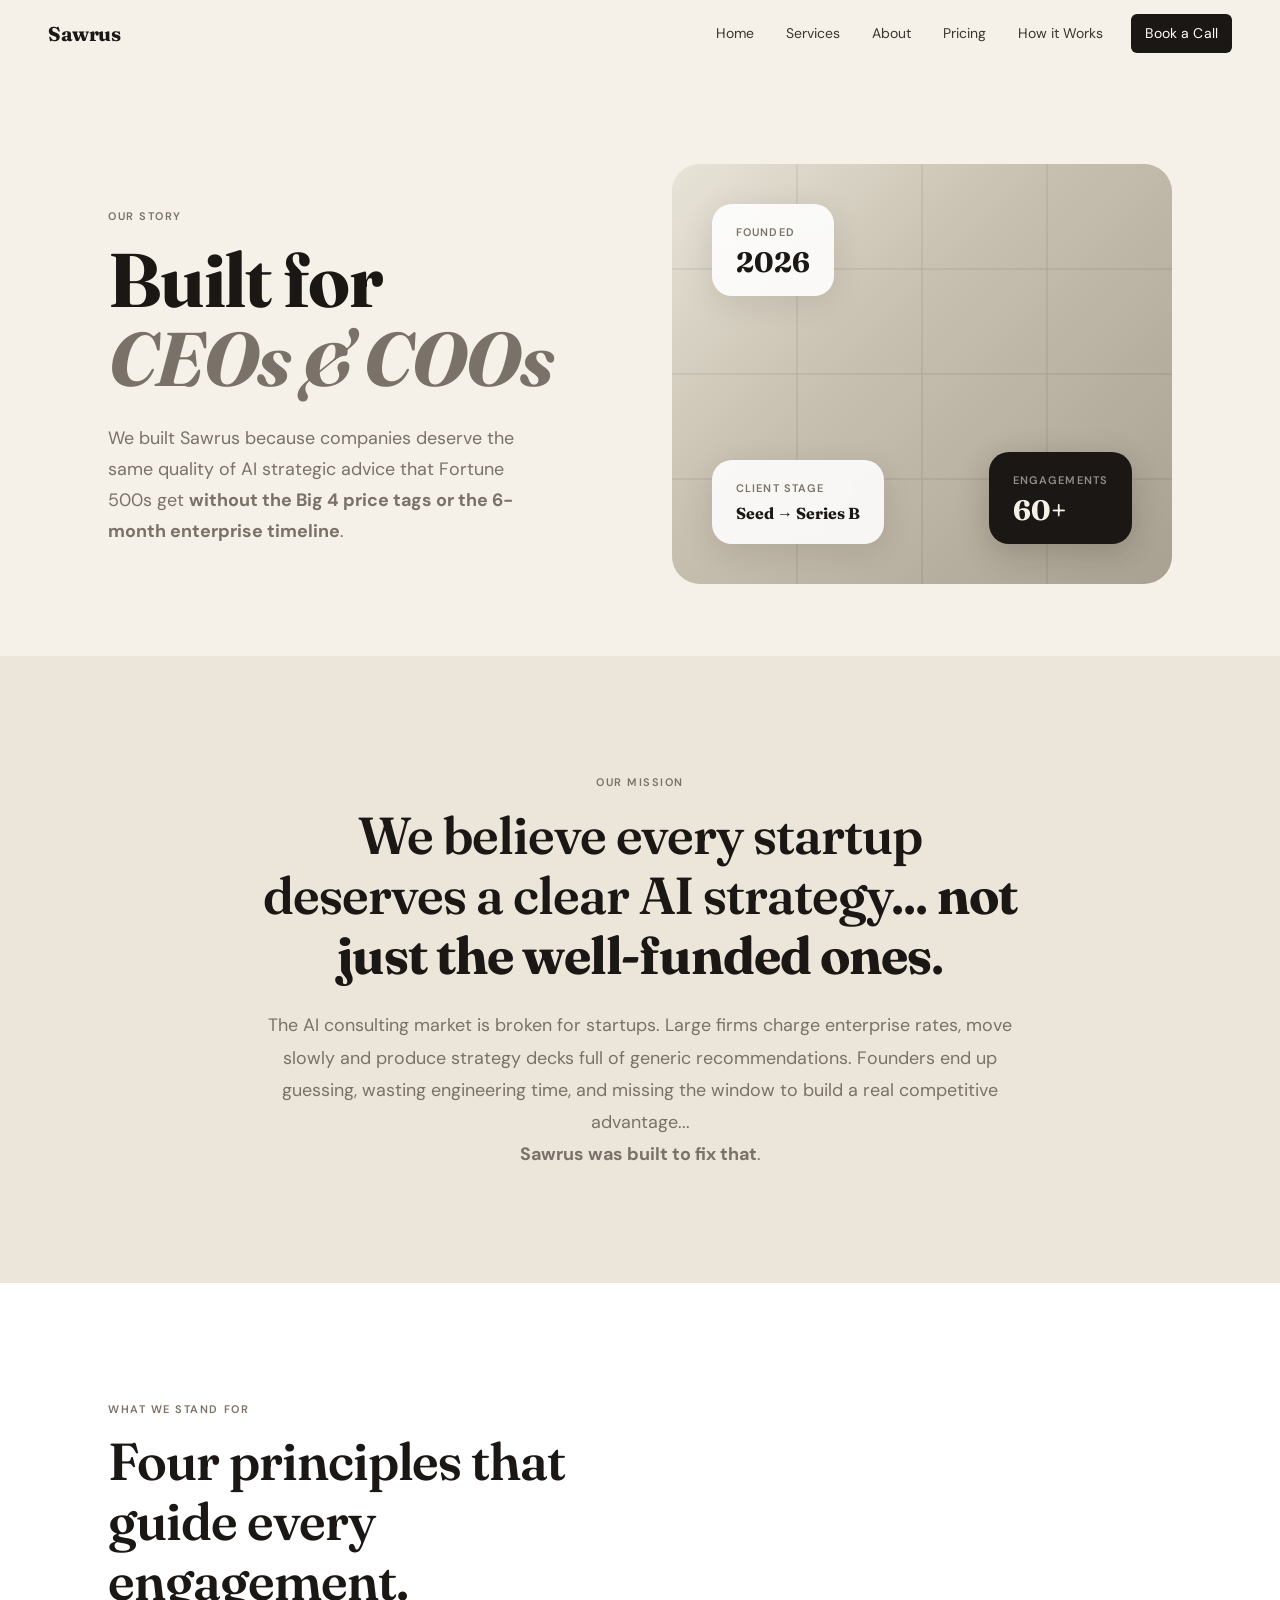
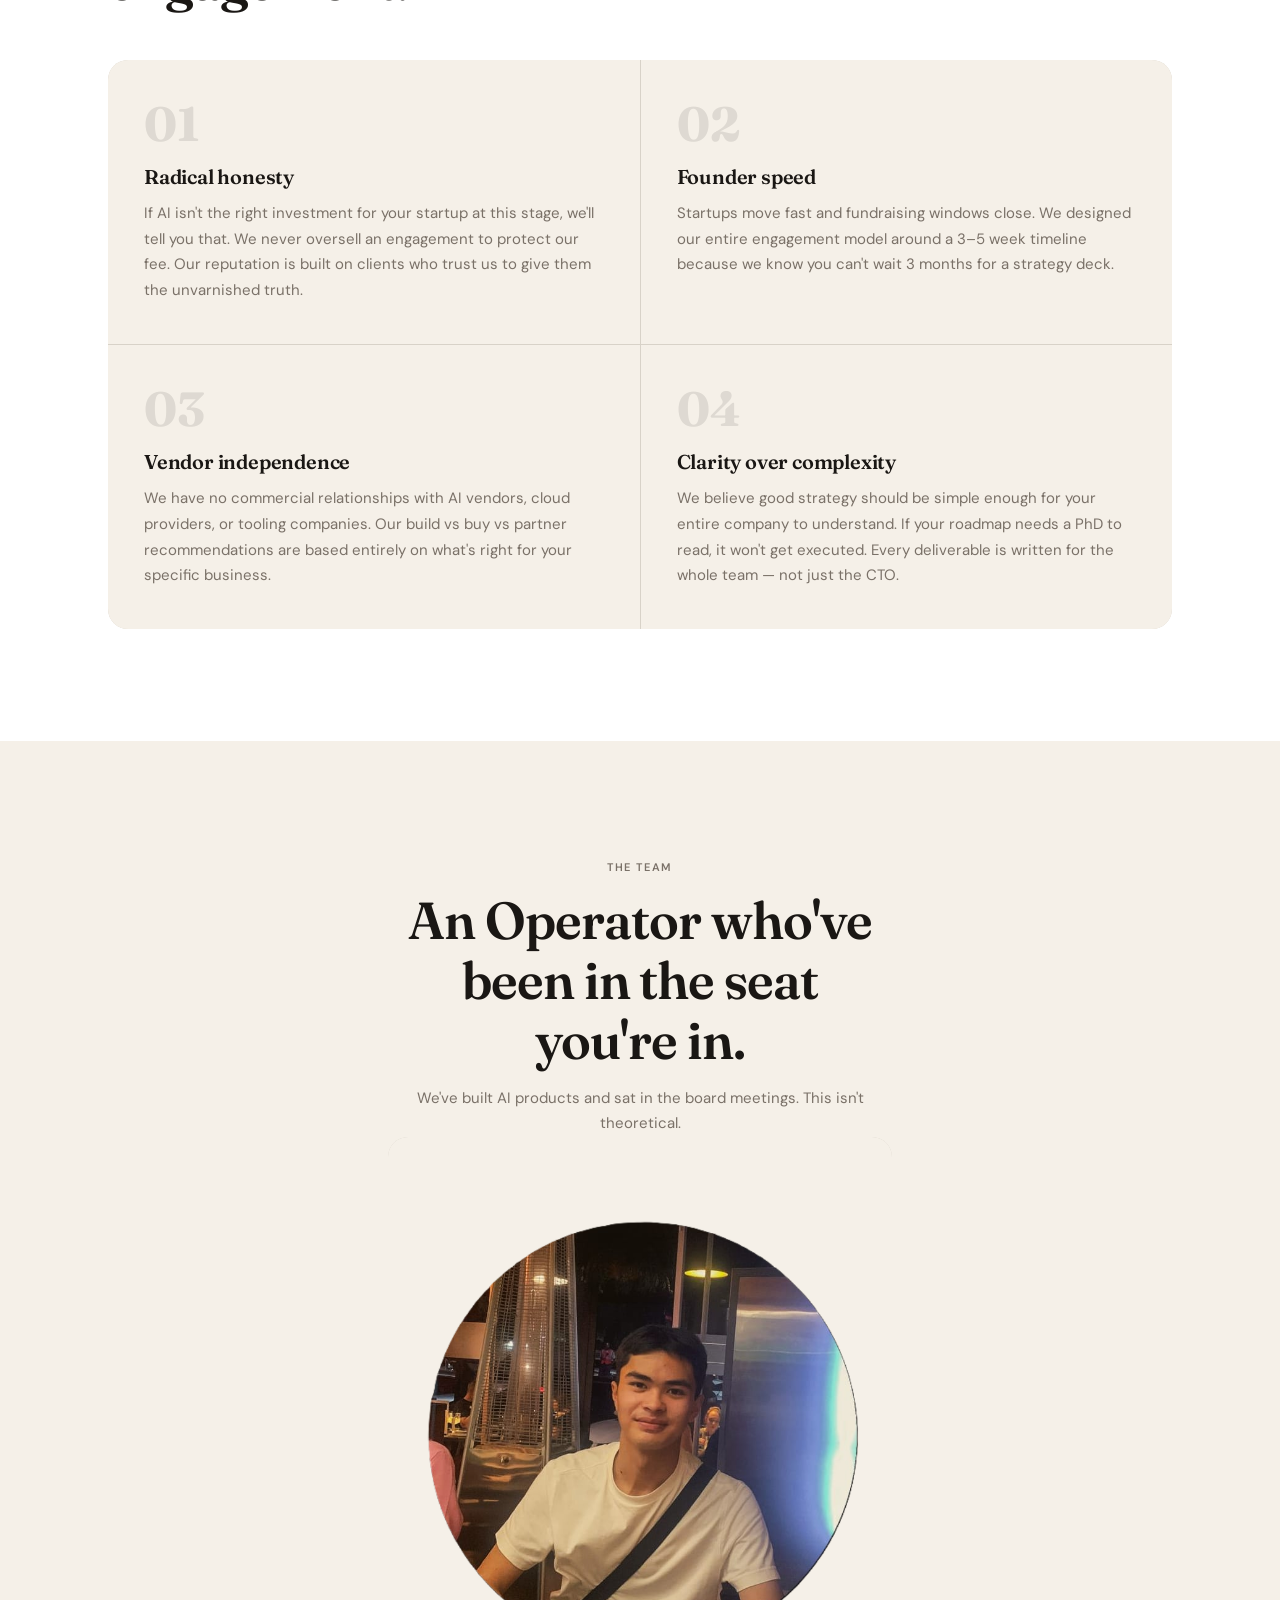
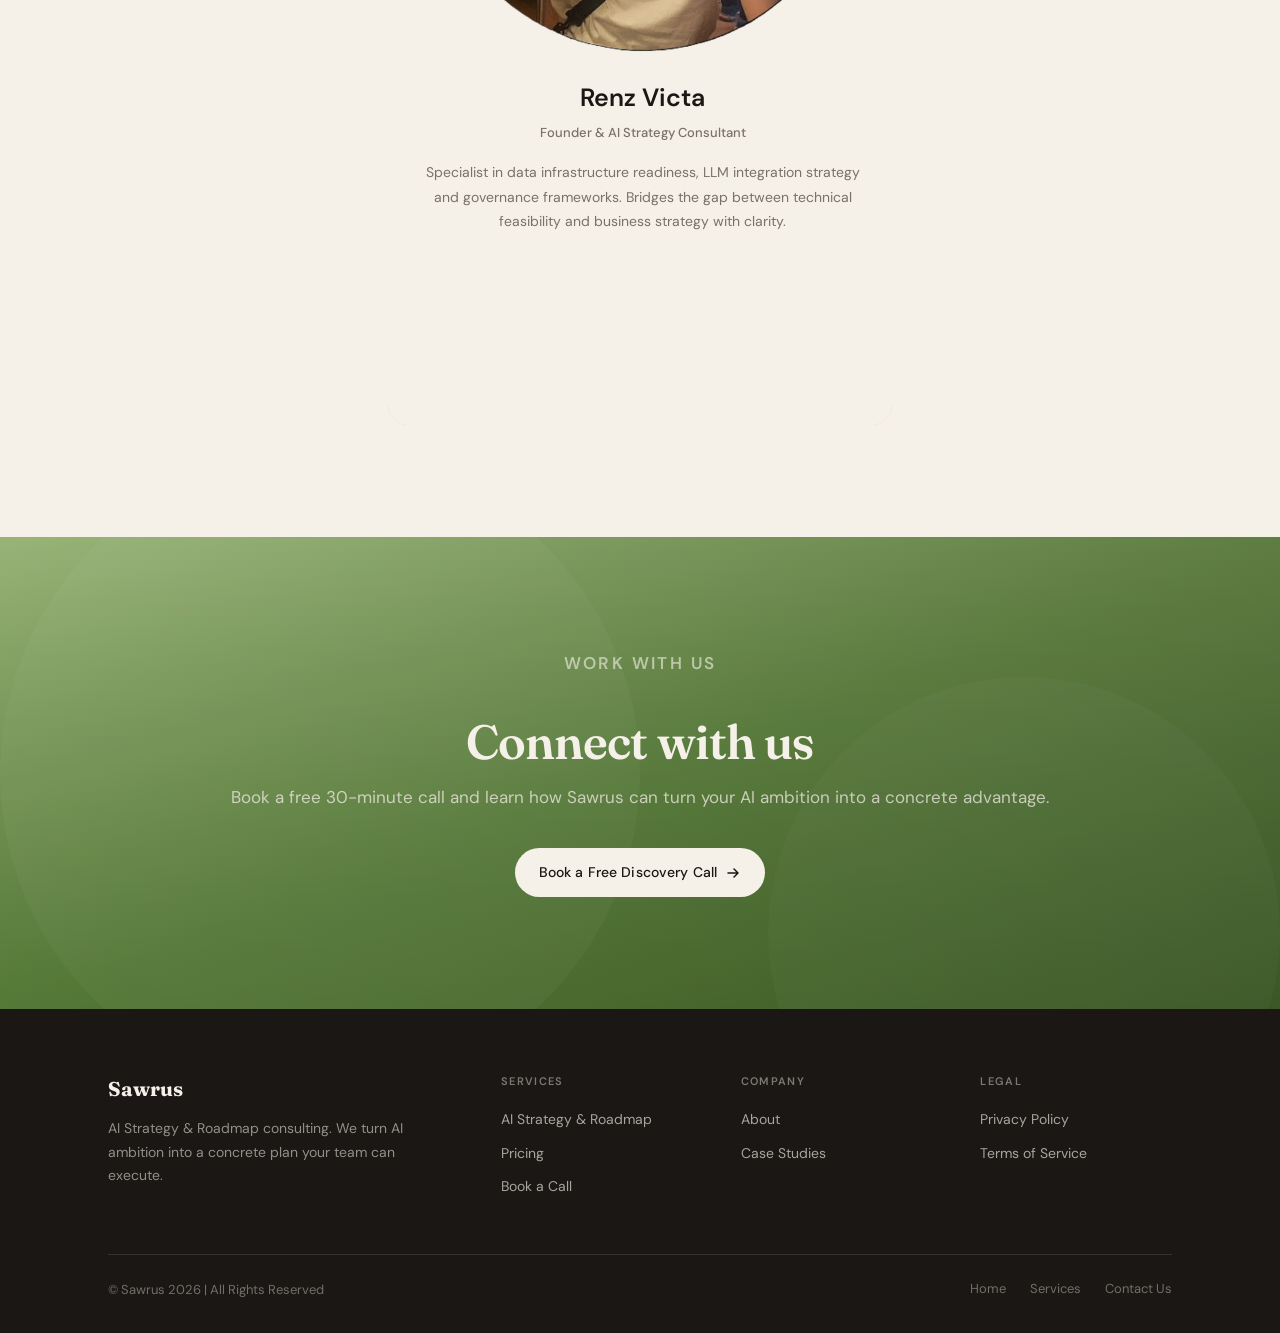
==== commit 1469c8f7: "Edit 'Our Mission' at about page" ====
--- a/about.html
+++ b/about.html
@@ -47,10 +47,11 @@
         <div>
           <p class="overline reveal">Our Story</p>
           <h1 class="reveal d1" style="font-size:clamp(40px,6vw,76px); margin-bottom:24px;">Built for<br /><em
-              style="font-style:italic; color:var(--muted);">founders,<br />by advisors.</em></h1>
+              style="font-style:italic; color:var(--muted);">CEOs & COOs</em></h1>
           <p class="reveal d2" style="font-size:clamp(15px,1.4vw,18px); max-width:440px;">We built Sawrus because
-            startups deserve the same quality of AI strategic advice that Fortune 500s get — without the Big 4 price tag
-            or the 6-month enterprise timeline.</p>
+            companies deserve the same quality of AI strategic advice that Fortune 500s get <strong>without the Big 4
+              price tags
+              or the 6-month enterprise timeline</strong>.</p>
         </div>
         <!-- Abstract visual -->
         <div class="reveal d2"
@@ -76,7 +77,7 @@
               Founded</div>
             <div
               style="font-family:var(--font-display); font-size:28px; font-weight:700; color:var(--ink); line-height:1;">
-              2022</div>
+              2026</div>
           </div>
           <div
             style="position:absolute; bottom:40px; right:40px; background:var(--ink); border-radius:var(--radius-lg); padding:20px 24px; box-shadow:0 8px 32px rgba(26,23,20,.2);">
@@ -106,12 +107,13 @@
     <div class="container">
       <div style="max-width:760px; margin:0 auto; text-align:center;">
         <p class="overline">Our Mission</p>
-        <h2 style="margin-bottom:24px;">We believe every startup deserves a clear AI strategy — not just the well-funded
-          ones.</h2>
+        <h2 style="margin-bottom:24px;">We believe every startup deserves a clear AI strategy... <strong>not just the
+            well-funded
+            ones</strong>.</h2>
         <p style="font-size:clamp(15px,1.4vw,18px); line-height:1.8;">The AI consulting market is broken for startups.
-          Large firms charge enterprise rates, move slowly, and produce strategy decks full of generic recommendations.
+          Large firms charge enterprise rates, move slowly and produce strategy decks full of generic recommendations.
           Founders end up guessing, wasting engineering time, and missing the window to build a real competitive
-          advantage. Sawrus was built to fix that.</p>
+          advantage... <br /><strong>Sawrus was built to fix that</strong>.</p>
       </div>
     </div>
   </section>
@@ -193,16 +195,16 @@
 
         <div style="background:var(--cream); padding:36px 32px; margin-top: -100px;">
           <div
-            style="width:64px; height:64px; border-radius:50%; color:var(--cream); font-family:var(--font-display); font-size:22px; font-weight:700; display:flex; align-items:center; justify-content:center; margin:0 auto 20px;">
+            style="width:445px; height:445px; border-radius:50%; color:var(--cream); display:flex; align-items:center; justify-content:center; margin:0 auto 20px;">
             <img src="/img/Portfolio.png"></img>
           </div>
-          <h4 style="font-size:17px; margin-bottom:4px; color:var(--ink);">Renz Victa</h4>
-          <p style="font-size:13px; color:var(--muted); font-weight:500; margin-bottom:16px;">Founder, Lead Strategist,
-            AI Strategy Consultant & Technical Strategy Lead
+          <h4 style="font-size:25px; margin-bottom:4px; color:var(--ink);">Renz Victa</h4>
+          <p style="font-size:13px; color:var(--muted); font-weight:500; margin-bottom:16px;">Founder & AI Strategy
+            Consultant
           </p>
-          <p style="font-size:14px;">Specialist in data infrastructure readiness, LLM integration strategy, and
+          <p style="font-size:14px;">Specialist in data infrastructure readiness, LLM integration strategy and
             governance frameworks. Bridges the gap between
-            technical feasibility and business strategy with rare clarity.</p>
+            technical feasibility and business strategy with clarity.</p>
         </div>
 
 
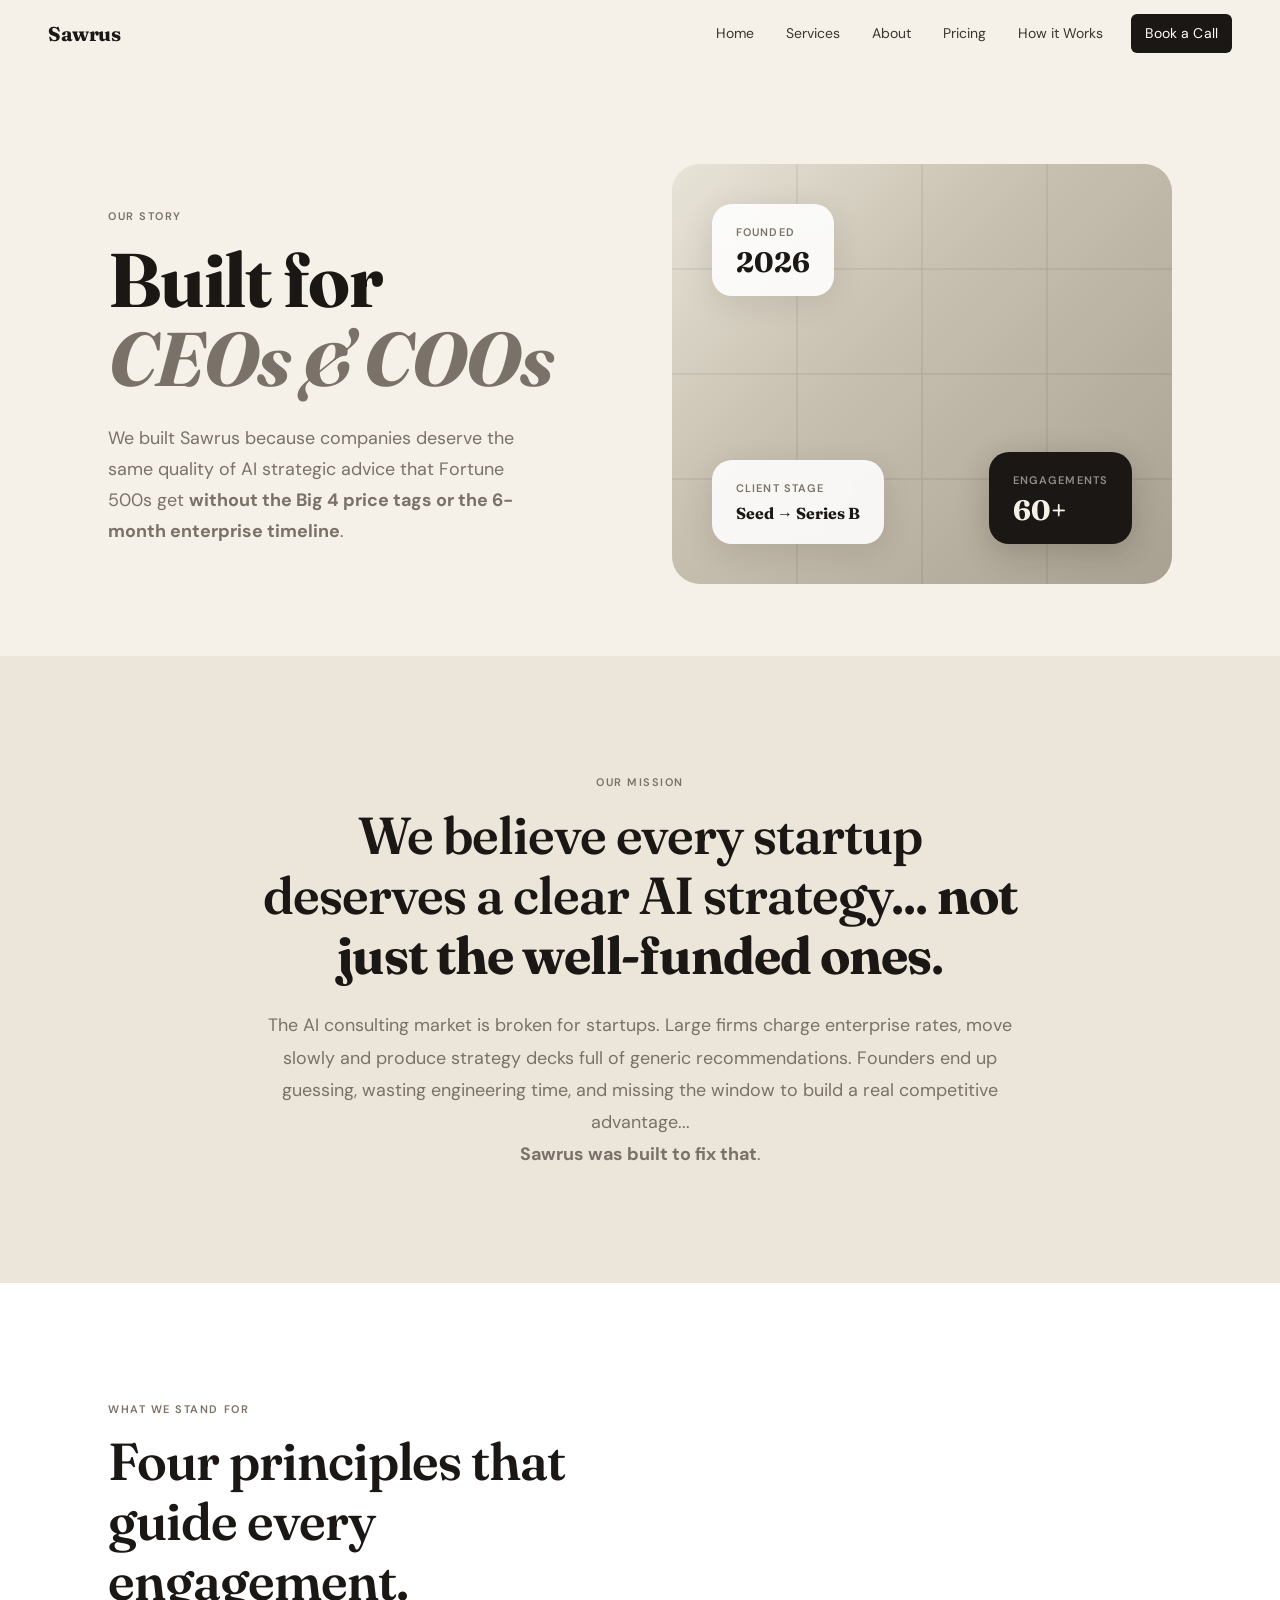
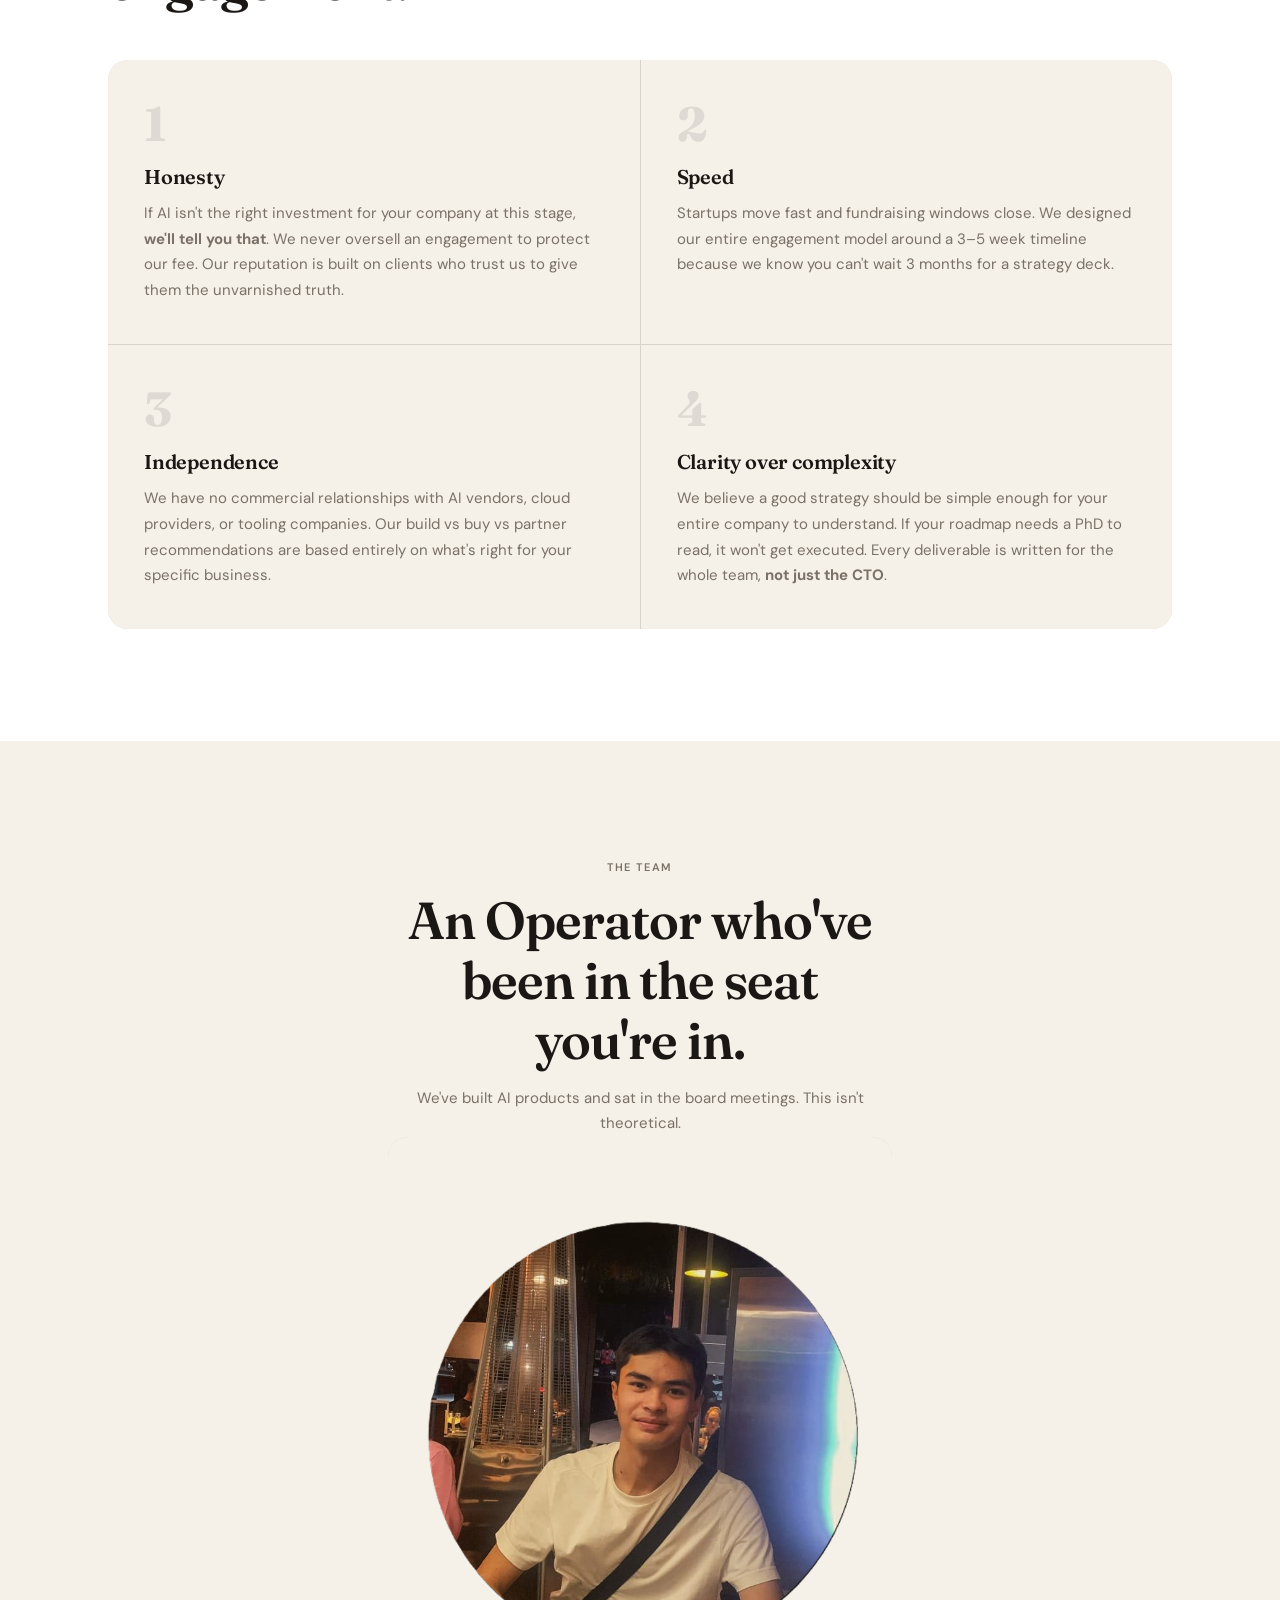
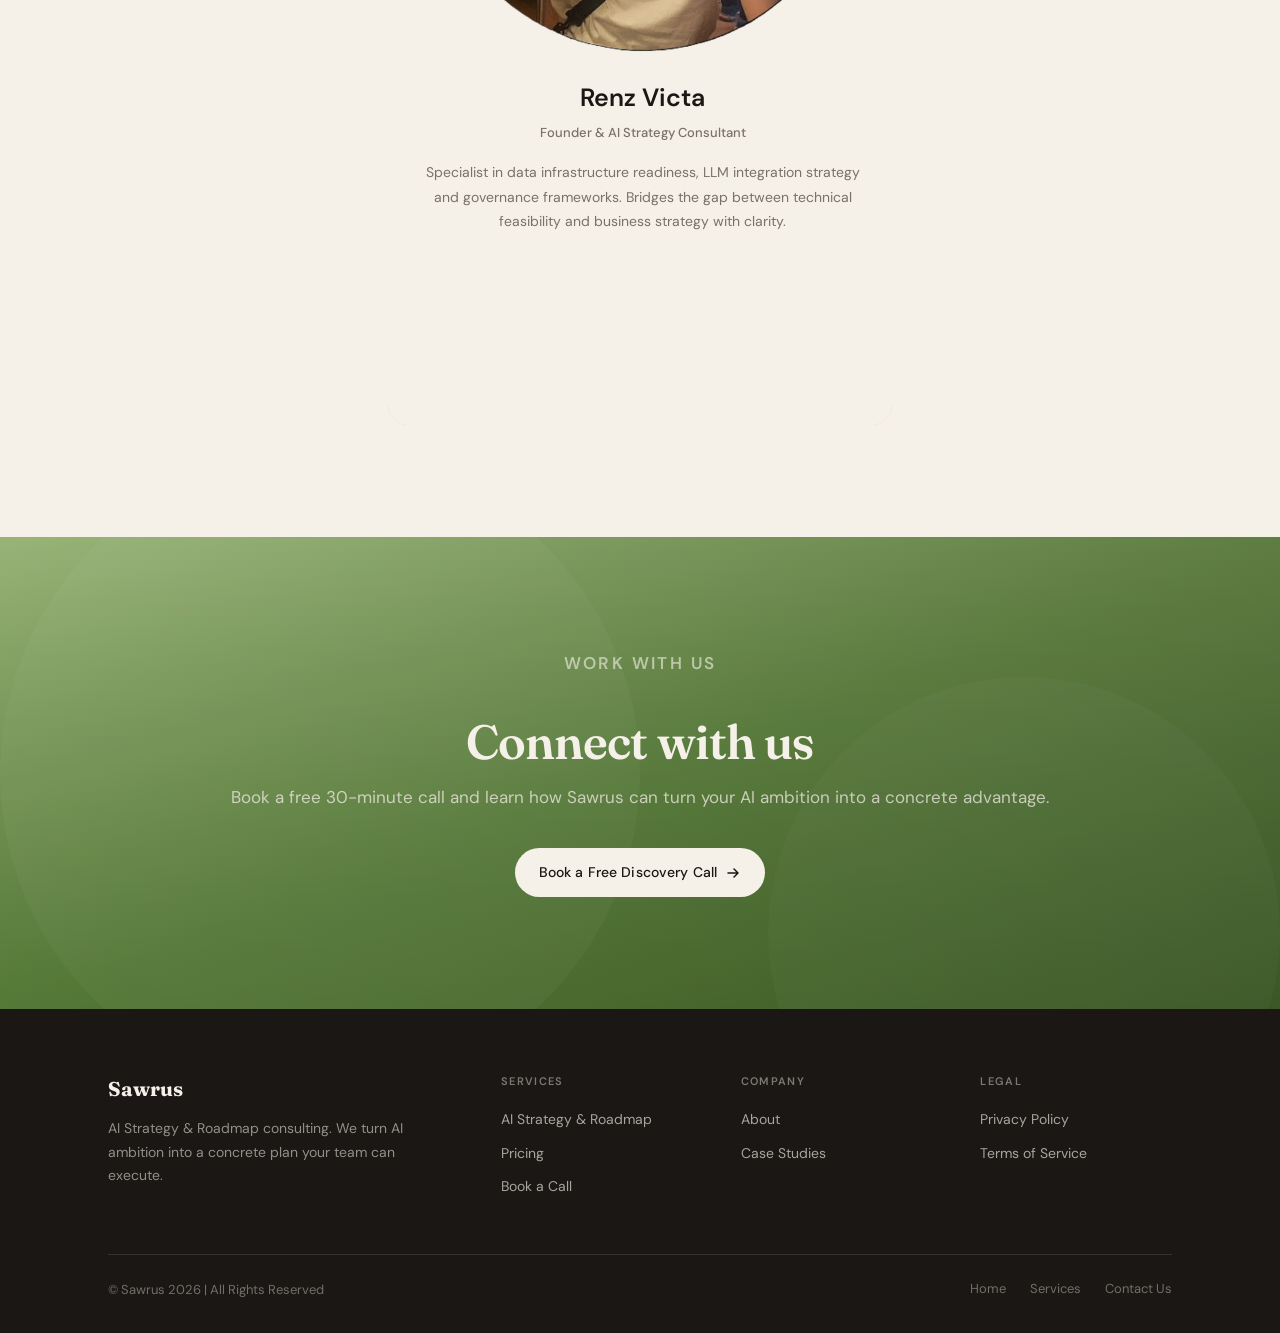
==== commit 4f4f0d79: "Edit 'What we stand for' in the about page" ====
--- a/about.html
+++ b/about.html
@@ -130,10 +130,12 @@
           onmouseover="this.style.background='var(--cream-deep)'" onmouseout="this.style.background='var(--cream)'">
           <div
             style="font-family:var(--font-display); font-size:48px; font-weight:700; color:var(--ink); opacity:.1; line-height:1; margin-bottom:16px;">
-            01</div>
-          <h3 style="margin-bottom:12px; font-size:20px;">Radical honesty</h3>
-          <p style="font-size:15px;">If AI isn't the right investment for your startup at this stage, we'll tell you
-            that. We never oversell an engagement to protect our fee. Our reputation is built on clients who trust us to
+            1</div>
+          <h3 style="margin-bottom:12px; font-size:20px;">Honesty</h3>
+          <p style="font-size:15px;">If AI isn't the right investment for your company at this stage, <strong>we'll tell
+              you
+              that</strong>. We never oversell an engagement to protect our fee. Our reputation is built on clients who
+            trust us to
             give them the unvarnished truth.</p>
         </div>
 
@@ -141,8 +143,8 @@
           onmouseover="this.style.background='var(--cream-deep)'" onmouseout="this.style.background='var(--cream)'">
           <div
             style="font-family:var(--font-display); font-size:48px; font-weight:700; color:var(--ink); opacity:.1; line-height:1; margin-bottom:16px;">
-            02</div>
-          <h3 style="margin-bottom:12px; font-size:20px;">Founder speed</h3>
+            2</div>
+          <h3 style="margin-bottom:12px; font-size:20px;">Speed</h3>
           <p style="font-size:15px;">Startups move fast and fundraising windows close. We designed our entire engagement
             model around a 3–5 week timeline because we know you can't wait 3 months for a strategy deck.</p>
         </div>
@@ -151,8 +153,8 @@
           onmouseover="this.style.background='var(--cream-deep)'" onmouseout="this.style.background='var(--cream)'">
           <div
             style="font-family:var(--font-display); font-size:48px; font-weight:700; color:var(--ink); opacity:.1; line-height:1; margin-bottom:16px;">
-            03</div>
-          <h3 style="margin-bottom:12px; font-size:20px;">Vendor independence</h3>
+            3</div>
+          <h3 style="margin-bottom:12px; font-size:20px;">Independence</h3>
           <p style="font-size:15px;">We have no commercial relationships with AI vendors, cloud providers, or tooling
             companies. Our build vs buy vs partner recommendations are based entirely on what's right for your specific
             business.</p>
@@ -162,11 +164,11 @@
           onmouseover="this.style.background='var(--cream-deep)'" onmouseout="this.style.background='var(--cream)'">
           <div
             style="font-family:var(--font-display); font-size:48px; font-weight:700; color:var(--ink); opacity:.1; line-height:1; margin-bottom:16px;">
-            04</div>
+            4</div>
           <h3 style="margin-bottom:12px; font-size:20px;">Clarity over complexity</h3>
-          <p style="font-size:15px;">We believe good strategy should be simple enough for your entire company to
+          <p style="font-size:15px;">We believe a good strategy should be simple enough for your entire company to
             understand. If your roadmap needs a PhD to read, it won't get executed. Every deliverable is written for the
-            whole team — not just the CTO.</p>
+            whole team, <strong>not just the CTO</strong>.</p>
         </div>
 
       </div>
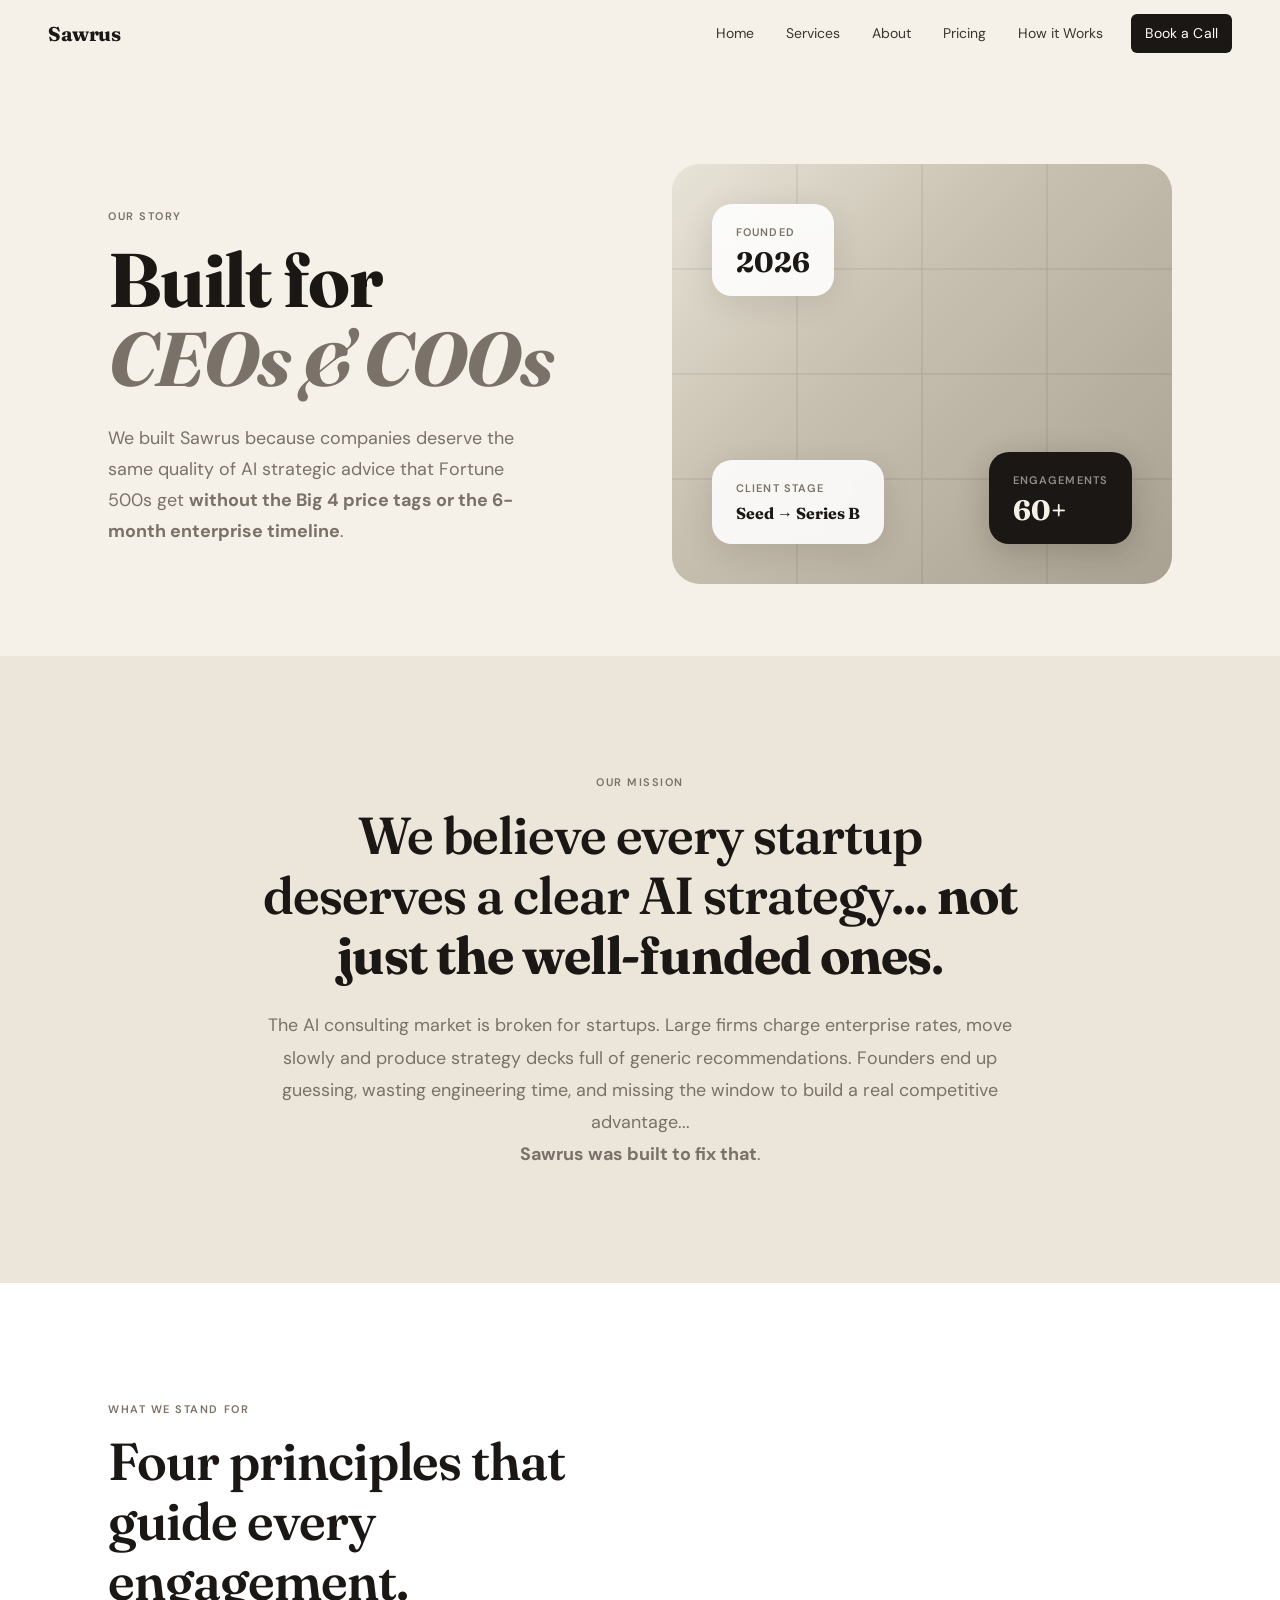
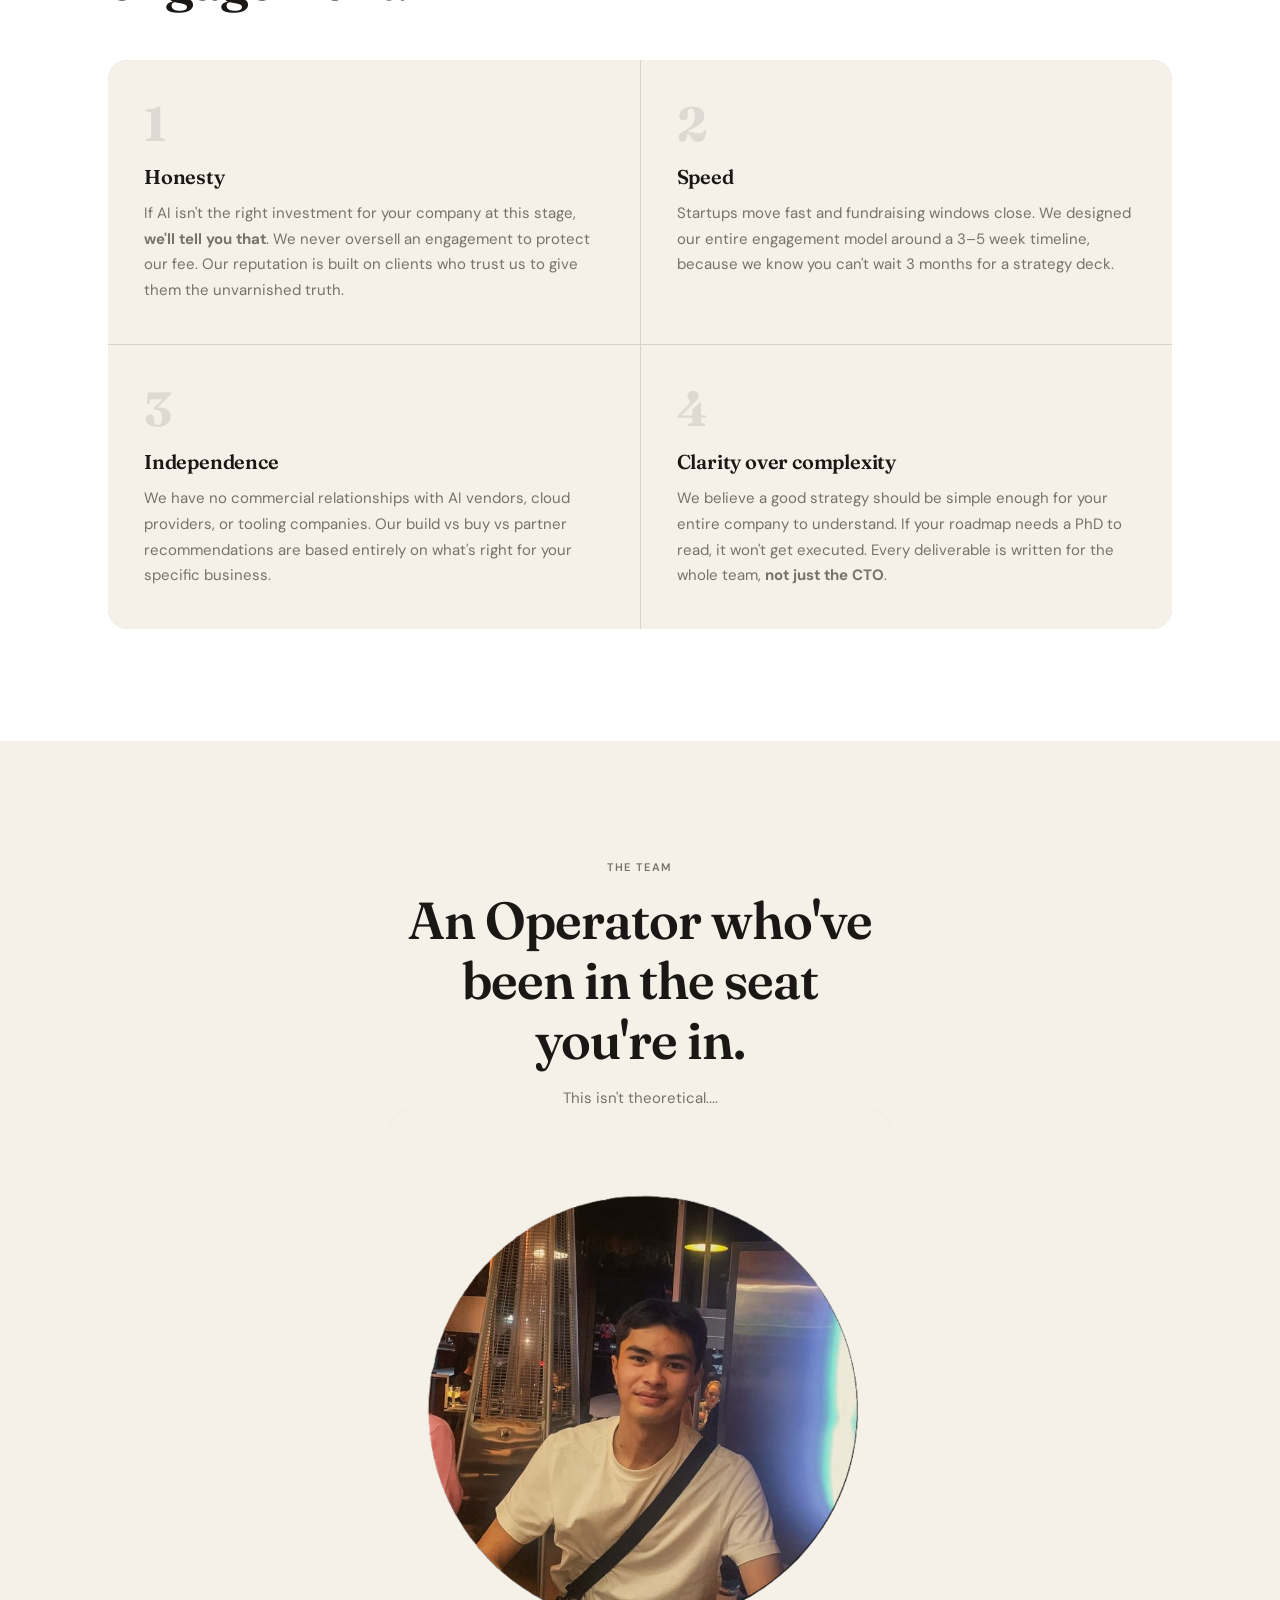
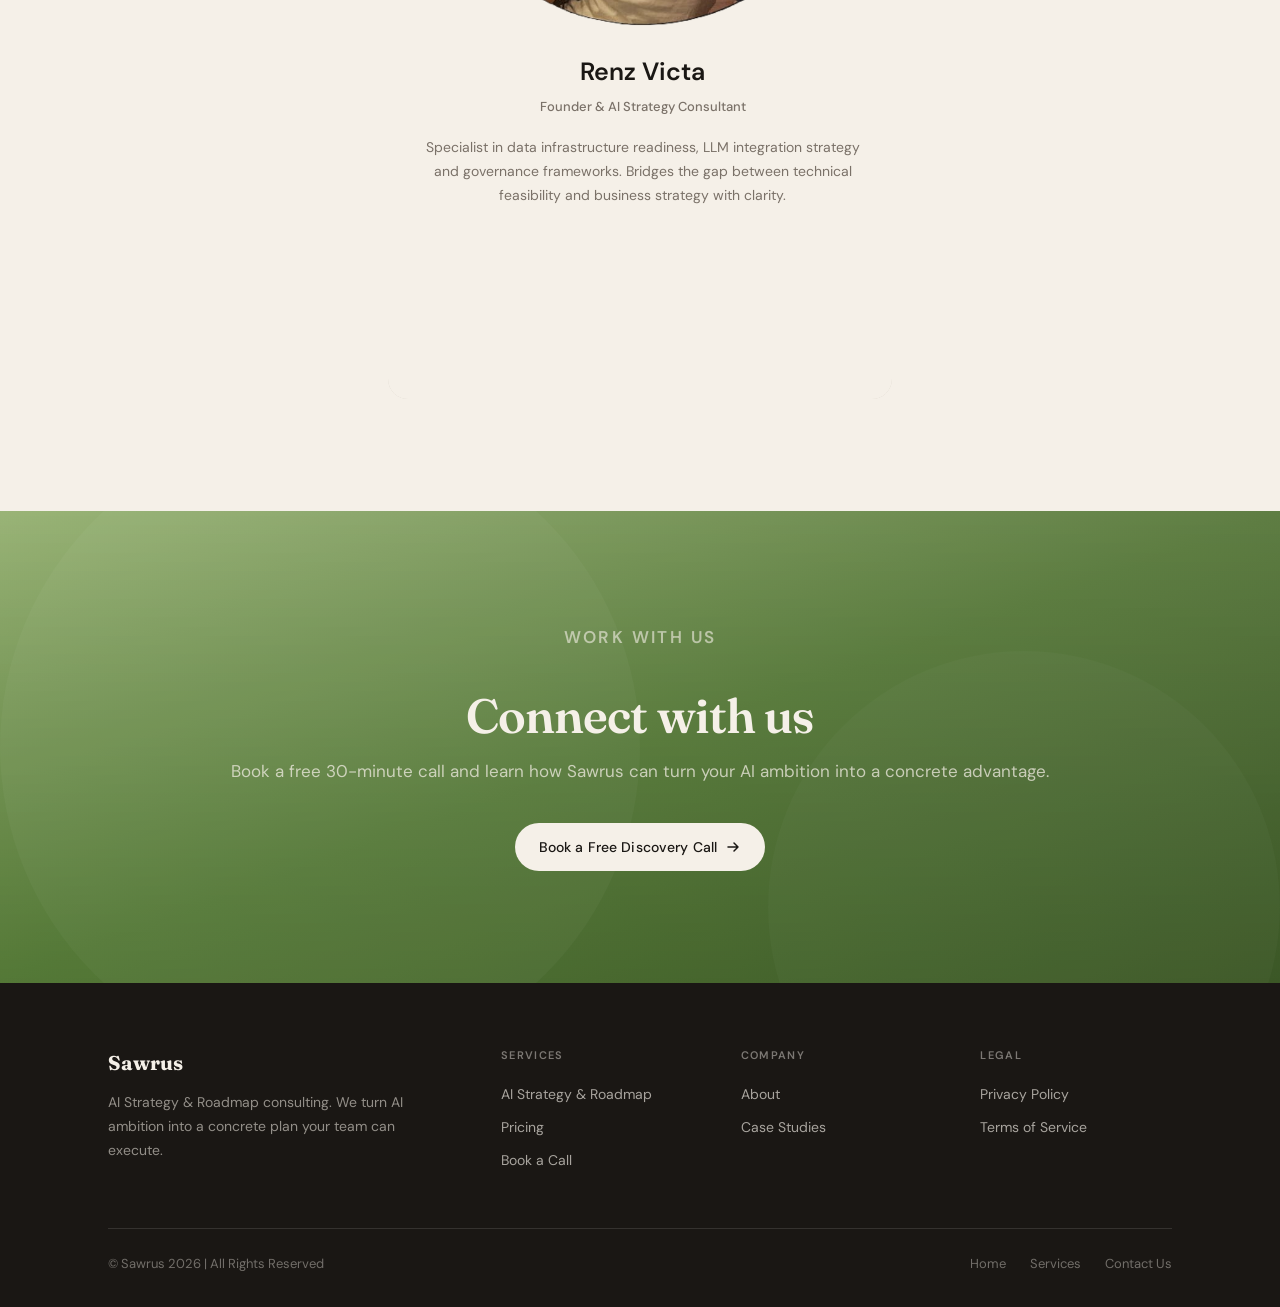
==== commit 33c22bf4: "Edit about.html" ====
--- a/about.html
+++ b/about.html
@@ -146,7 +146,7 @@
             2</div>
           <h3 style="margin-bottom:12px; font-size:20px;">Speed</h3>
           <p style="font-size:15px;">Startups move fast and fundraising windows close. We designed our entire engagement
-            model around a 3–5 week timeline because we know you can't wait 3 months for a strategy deck.</p>
+            model around a 3–5 week timeline, because we know you can't wait 3 months for a strategy deck.</p>
         </div>
 
         <div style="background:var(--cream); padding:40px 36px; transition:background var(--T);"
@@ -181,8 +181,7 @@
       <p class="overline">The Team</p>
       <h2 style="margin-bottom:15px; max-width:520px;">An Operator who've been in the seat you're in.
       </h2>
-      <p style="max-width:560px; font-size:15px;">We've built AI products and sat in the board
-        meetings. This isn't theoretical.</p>
+      <p style="max-width:560px; font-size:15px;">This isn't theoretical....</p>
 
       <div style="display:grid; background:var(--border); border-radius:var(--radius-lg); overflow:hidden;">
 
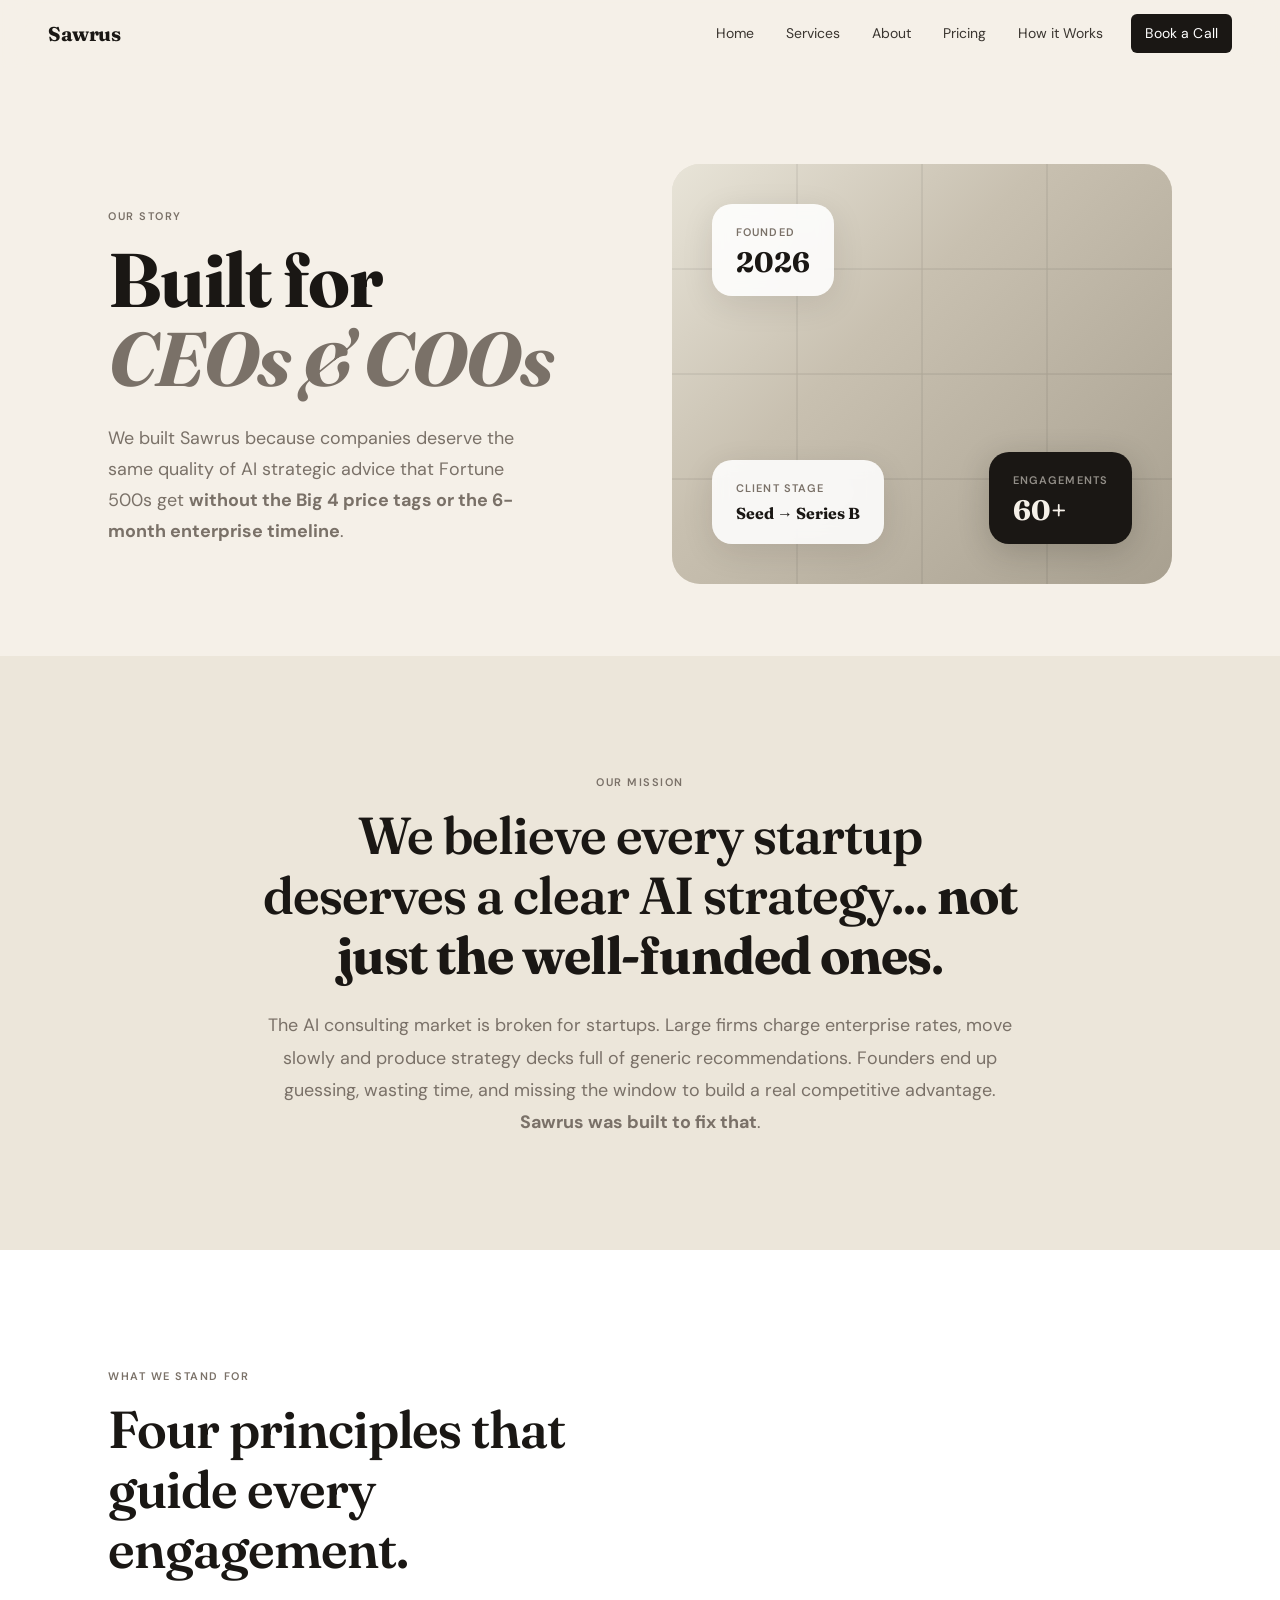
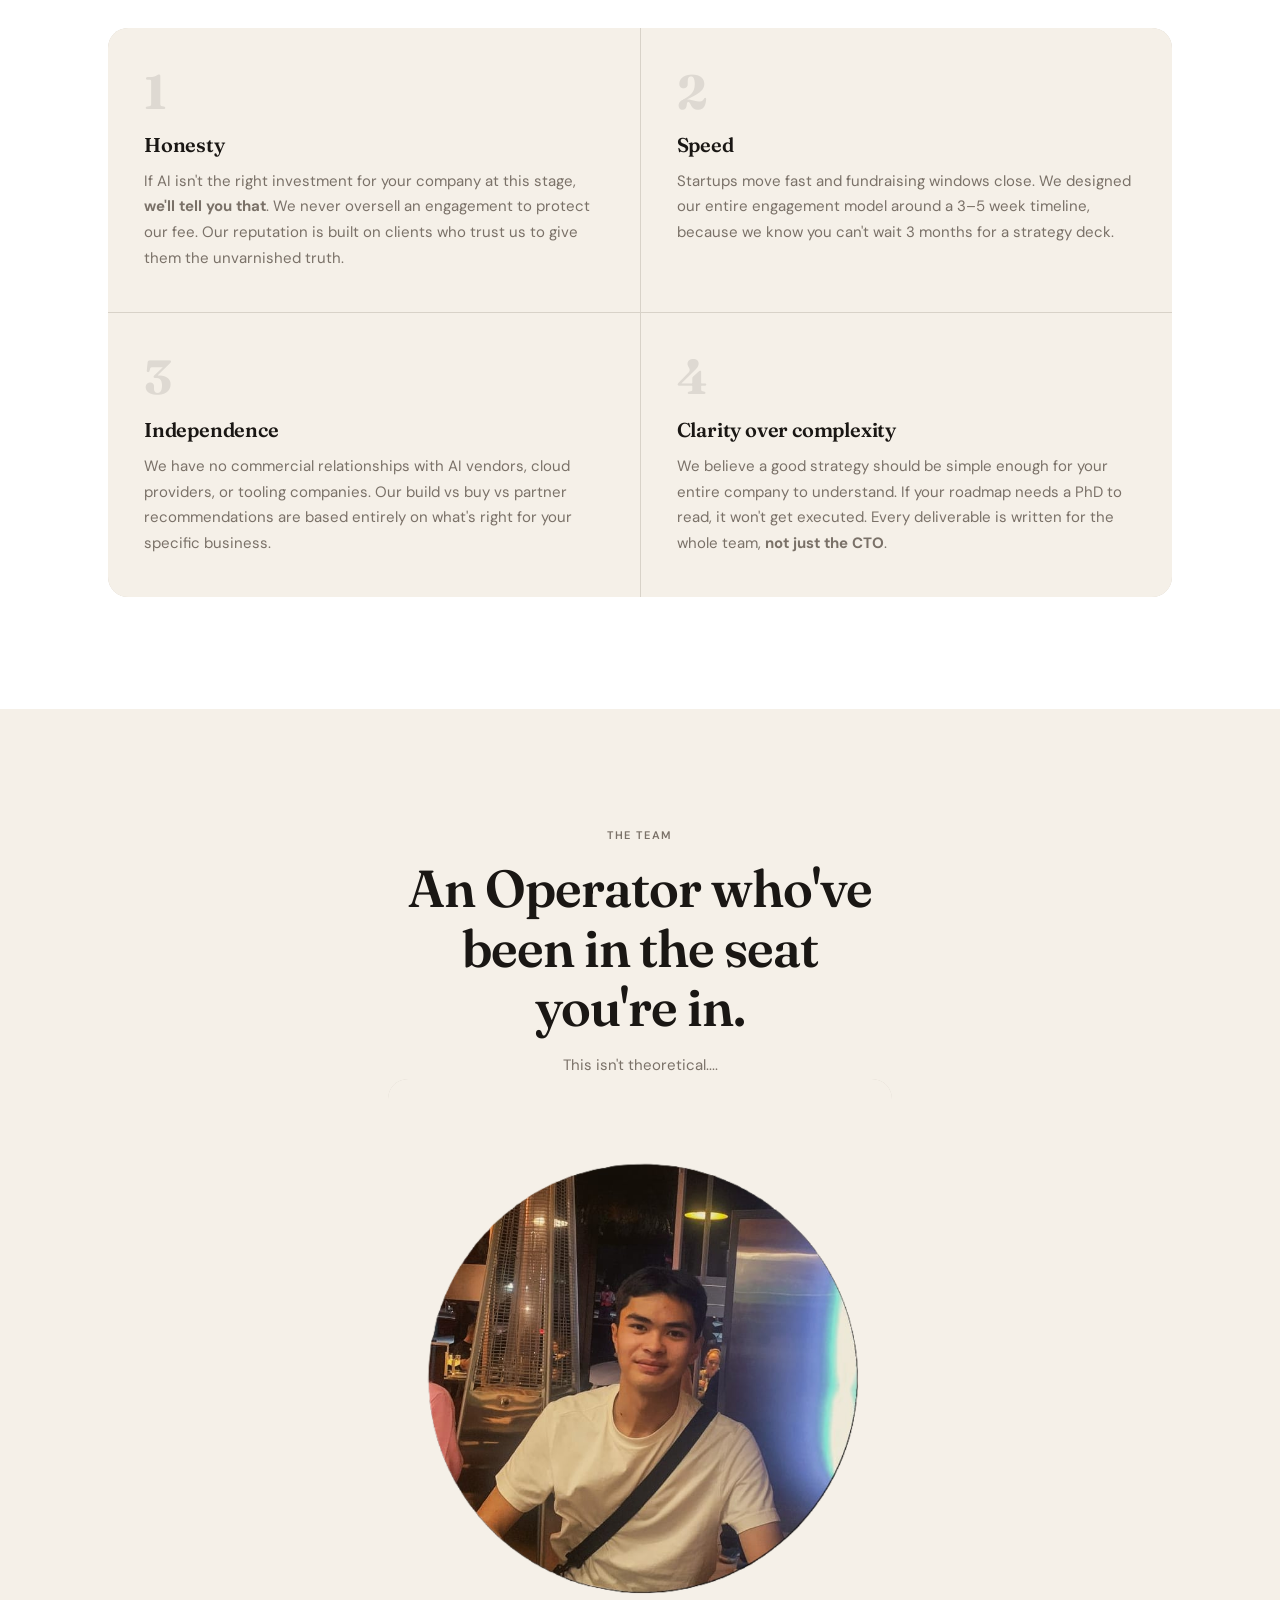
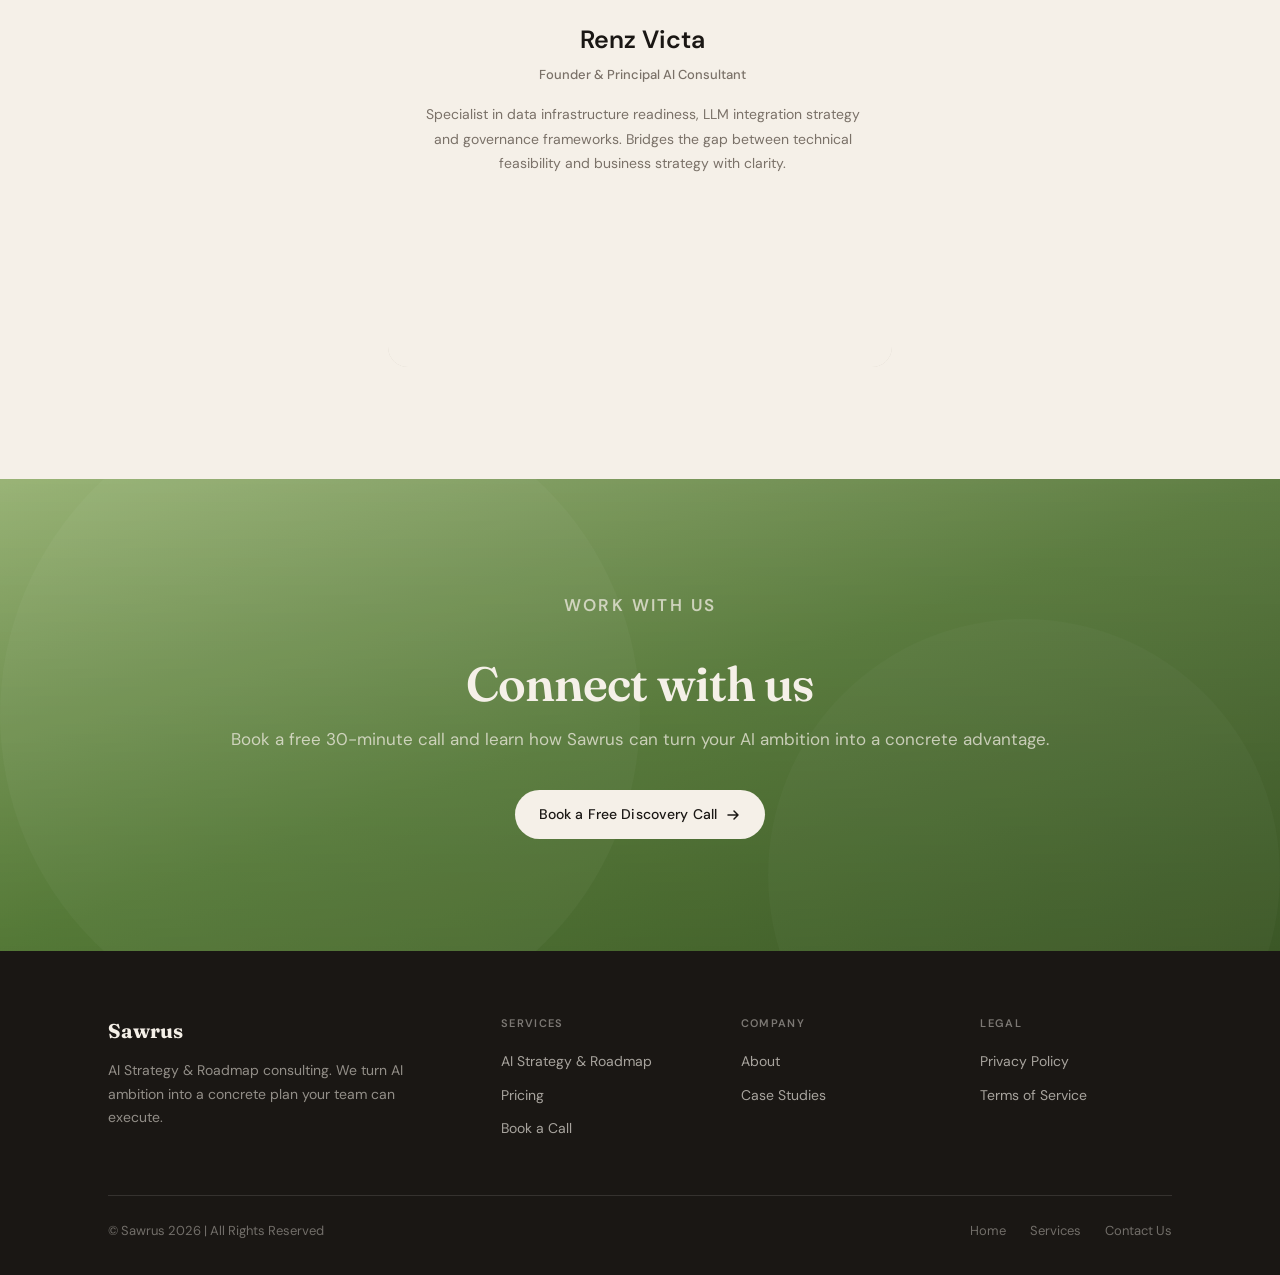
==== commit 1c9621ab: "Edit * files" ====
--- a/about.html
+++ b/about.html
@@ -5,7 +5,7 @@
   <meta charset="UTF-8" />
   <meta name="viewport" content="width=device-width, initial-scale=1.0" />
   <title>About Sawrus</title>
-  <link rel="icon" type="image/png" href="/img/Sawrus.png">
+  <link rel="icon" type="image/png" href="/img/Sawrus-v2.png">
   <meta name="description"
     content="Sawrus is an AI strategy and roadmap consultancy built exclusively for startups. Learn who we are, what we believe, and why we only do one thing." />
   <meta name="keywords" content="about Sawrus, AI strategy consultancy, AI consulting team, startup AI advisor" />
@@ -40,28 +40,23 @@
   </div>
 
   <!-- ── HERO ─────────────────────────────────────────────────── -->
-  <section class="section"
-    style="padding-top:calc(var(--nav-h) + clamp(56px,8vw,96px)); padding-bottom:clamp(40px,6vw,72px);">
-    <div class="container">
-      <div style="display:grid; grid-template-columns:1fr 1fr; gap:64px; align-items:center;">
+  <section class="section about-inline-002">
+    <div class="container">
+      <div class="about-inline-003">
         <div>
           <p class="overline reveal">Our Story</p>
-          <h1 class="reveal d1" style="font-size:clamp(40px,6vw,76px); margin-bottom:24px;">Built for<br /><em
-              style="font-style:italic; color:var(--muted);">CEOs & COOs</em></h1>
-          <p class="reveal d2" style="font-size:clamp(15px,1.4vw,18px); max-width:440px;">We built Sawrus because
+          <h1 class="reveal d1 about-inline-004">Built for<br /><em class="about-inline-005">CEOs & COOs</em></h1>
+          <p class="reveal d2 about-inline-006">We built Sawrus because
             companies deserve the same quality of AI strategic advice that Fortune 500s get <strong>without the Big 4
               price tags
               or the 6-month enterprise timeline</strong>.</p>
         </div>
         <!-- Abstract visual -->
-        <div class="reveal d2"
-          style="height:420px; border-radius:var(--radius-xl); overflow:hidden; background:var(--cream-deeper); position:relative;">
-          <div
-            style="position:absolute; inset:0; background:linear-gradient(135deg, #E8E4D8 0%, #C8C0B0 40%, #A8A090 100%);">
+        <div class="reveal d2 about-inline-007">
+          <div class="about-inline-008">
           </div>
           <!-- Decorative grid lines -->
-          <svg style="position:absolute;inset:0;width:100%;height:100%;opacity:.12;" viewBox="0 0 500 420"
-            preserveAspectRatio="none">
+          <svg viewBox="0 0 500 420" preserveAspectRatio="none" class="about-inline-009">
             <line x1="0" y1="105" x2="500" y2="105" stroke="#1A1714" stroke-width="1" />
             <line x1="0" y1="210" x2="500" y2="210" stroke="#1A1714" stroke-width="1" />
             <line x1="0" y1="315" x2="500" y2="315" stroke="#1A1714" stroke-width="1" />
@@ -70,31 +65,22 @@
             <line x1="375" y1="0" x2="375" y2="420" stroke="#1A1714" stroke-width="1" />
           </svg>
           <!-- Floating stat cards -->
-          <div
-            style="position:absolute; top:40px; left:40px; background:rgba(255,255,255,.88); backdrop-filter:blur(8px); border-radius:var(--radius-lg); padding:20px 24px; box-shadow:0 8px 32px rgba(26,23,20,.1);">
-            <div
-              style="font-size:11px; font-weight:600; letter-spacing:.1em; text-transform:uppercase; color:var(--muted); margin-bottom:6px;">
+          <div class="about-inline-010">
+            <div class="about-inline-011">
               Founded</div>
-            <div
-              style="font-family:var(--font-display); font-size:28px; font-weight:700; color:var(--ink); line-height:1;">
+            <div class="about-inline-012">
               2026</div>
           </div>
-          <div
-            style="position:absolute; bottom:40px; right:40px; background:var(--ink); border-radius:var(--radius-lg); padding:20px 24px; box-shadow:0 8px 32px rgba(26,23,20,.2);">
-            <div
-              style="font-size:11px; font-weight:600; letter-spacing:.1em; text-transform:uppercase; color:rgba(245,240,232,.55); margin-bottom:6px;">
+          <div class="about-inline-013">
+            <div class="about-inline-014">
               Engagements</div>
-            <div
-              style="font-family:var(--font-display); font-size:28px; font-weight:700; color:var(--cream); line-height:1;">
+            <div class="about-inline-015">
               60+</div>
           </div>
-          <div
-            style="position:absolute; bottom:40px; left:40px; background:rgba(255,255,255,.88); backdrop-filter:blur(8px); border-radius:var(--radius-lg); padding:20px 24px; box-shadow:0 8px 32px rgba(26,23,20,.1);">
-            <div
-              style="font-size:11px; font-weight:600; letter-spacing:.1em; text-transform:uppercase; color:var(--muted); margin-bottom:6px;">
+          <div class="about-inline-016">
+            <div class="about-inline-011">
               Client stage</div>
-            <div
-              style="font-family:var(--font-display); font-size:16px; font-weight:700; color:var(--ink); line-height:1.3;">
+            <div class="about-inline-017">
               Seed → Series B</div>
           </div>
         </div>
@@ -105,15 +91,15 @@
   <!-- ── MISSION ──────────────────────────────────────────────── -->
   <section class="section section-alt">
     <div class="container">
-      <div style="max-width:760px; margin:0 auto; text-align:center;">
+      <div class="about-inline-018">
         <p class="overline">Our Mission</p>
-        <h2 style="margin-bottom:24px;">We believe every startup deserves a clear AI strategy... <strong>not just the
+        <h2 class="about-inline-019">We believe every startup deserves a clear AI strategy... <strong>not just the
             well-funded
             ones</strong>.</h2>
-        <p style="font-size:clamp(15px,1.4vw,18px); line-height:1.8;">The AI consulting market is broken for startups.
+        <p class="about-inline-020">The AI consulting market is broken for startups.
           Large firms charge enterprise rates, move slowly and produce strategy decks full of generic recommendations.
-          Founders end up guessing, wasting engineering time, and missing the window to build a real competitive
-          advantage... <br /><strong>Sawrus was built to fix that</strong>.</p>
+          Founders end up guessing, wasting time, and missing the window to build a real competitive
+          advantage.<strong> Sawrus was built to fix that</strong>.</p>
       </div>
     </div>
   </section>
@@ -122,51 +108,48 @@
   <section class="section section-white">
     <div class="container">
       <p class="overline">What We Stand For</p>
-      <h2 style="margin-bottom:48px; max-width:480px;">Four principles that guide every engagement.</h2>
-      <div
-        style="display:grid; grid-template-columns:1fr 1fr; gap:1px; background:var(--border); border-radius:var(--radius-lg); overflow:hidden;">
-
-        <div style="background:var(--cream); padding:40px 36px; transition:background var(--T);"
-          onmouseover="this.style.background='var(--cream-deep)'" onmouseout="this.style.background='var(--cream)'">
-          <div
-            style="font-family:var(--font-display); font-size:48px; font-weight:700; color:var(--ink); opacity:.1; line-height:1; margin-bottom:16px;">
+      <h2 class="about-inline-021">Four principles that guide every engagement.</h2>
+      <div class="about-inline-022">
+
+        <div onmouseover="this.style.background='var(--cream-deep)'" onmouseout="this.style.background='var(--cream)'"
+          class="about-inline-023">
+          <div class="about-inline-024">
             1</div>
-          <h3 style="margin-bottom:12px; font-size:20px;">Honesty</h3>
-          <p style="font-size:15px;">If AI isn't the right investment for your company at this stage, <strong>we'll tell
+          <h3 class="about-inline-025">Honesty</h3>
+          <p class="about-inline-026">If AI isn't the right investment for your company at this stage, <strong>we'll
+              tell
               you
               that</strong>. We never oversell an engagement to protect our fee. Our reputation is built on clients who
             trust us to
             give them the unvarnished truth.</p>
         </div>
 
-        <div style="background:var(--cream); padding:40px 36px; transition:background var(--T);"
-          onmouseover="this.style.background='var(--cream-deep)'" onmouseout="this.style.background='var(--cream)'">
-          <div
-            style="font-family:var(--font-display); font-size:48px; font-weight:700; color:var(--ink); opacity:.1; line-height:1; margin-bottom:16px;">
+        <div onmouseover="this.style.background='var(--cream-deep)'" onmouseout="this.style.background='var(--cream)'"
+          class="about-inline-023">
+          <div class="about-inline-024">
             2</div>
-          <h3 style="margin-bottom:12px; font-size:20px;">Speed</h3>
-          <p style="font-size:15px;">Startups move fast and fundraising windows close. We designed our entire engagement
+          <h3 class="about-inline-025">Speed</h3>
+          <p class="about-inline-026">Startups move fast and fundraising windows close. We designed our entire
+            engagement
             model around a 3–5 week timeline, because we know you can't wait 3 months for a strategy deck.</p>
         </div>
 
-        <div style="background:var(--cream); padding:40px 36px; transition:background var(--T);"
-          onmouseover="this.style.background='var(--cream-deep)'" onmouseout="this.style.background='var(--cream)'">
-          <div
-            style="font-family:var(--font-display); font-size:48px; font-weight:700; color:var(--ink); opacity:.1; line-height:1; margin-bottom:16px;">
+        <div onmouseover="this.style.background='var(--cream-deep)'" onmouseout="this.style.background='var(--cream)'"
+          class="about-inline-023">
+          <div class="about-inline-024">
             3</div>
-          <h3 style="margin-bottom:12px; font-size:20px;">Independence</h3>
-          <p style="font-size:15px;">We have no commercial relationships with AI vendors, cloud providers, or tooling
+          <h3 class="about-inline-025">Independence</h3>
+          <p class="about-inline-026">We have no commercial relationships with AI vendors, cloud providers, or tooling
             companies. Our build vs buy vs partner recommendations are based entirely on what's right for your specific
             business.</p>
         </div>
 
-        <div style="background:var(--cream); padding:40px 36px; transition:background var(--T);"
-          onmouseover="this.style.background='var(--cream-deep)'" onmouseout="this.style.background='var(--cream)'">
-          <div
-            style="font-family:var(--font-display); font-size:48px; font-weight:700; color:var(--ink); opacity:.1; line-height:1; margin-bottom:16px;">
+        <div onmouseover="this.style.background='var(--cream-deep)'" onmouseout="this.style.background='var(--cream)'"
+          class="about-inline-023">
+          <div class="about-inline-024">
             4</div>
-          <h3 style="margin-bottom:12px; font-size:20px;">Clarity over complexity</h3>
-          <p style="font-size:15px;">We believe a good strategy should be simple enough for your entire company to
+          <h3 class="about-inline-025">Clarity over complexity</h3>
+          <p class="about-inline-026">We believe a good strategy should be simple enough for your entire company to
             understand. If your roadmap needs a PhD to read, it won't get executed. Every deliverable is written for the
             whole team, <strong>not just the CTO</strong>.</p>
         </div>
@@ -177,45 +160,42 @@
 
   <!-- ── TEAM ──────────────────────────────────────────────────── -->
   <section class="section">
-    <div class="container" style="justify-content:center; align-items:center; text-align:center; max-width:600px;">
+    <div class="container about-inline-027">
       <p class="overline">The Team</p>
-      <h2 style="margin-bottom:15px; max-width:520px;">An Operator who've been in the seat you're in.
+      <h2 class="about-inline-028">An Operator who've been in the seat you're in.
       </h2>
-      <p style="max-width:560px; font-size:15px;">This isn't theoretical....</p>
-
-      <div style="display:grid; background:var(--border); border-radius:var(--radius-lg); overflow:hidden;">
-
-        <div style="background:var(--cream); padding:36px 32px;">
-          <div
-            style="width:64px; height:64px; border-radius:50%; color:var(--cream); font-family:var(--font-display); font-size:22px; font-weight:700; display:flex; align-items:center; justify-content:center;">
-          </div>
-          <h4 style="font-size:17px; margin-bottom:4px; color:var(--ink);"></h4>
-          <p style="font-size:13px; color:var(--muted); font-weight:500;"></p>
-          <p style="font-size:14px;"></p>
-        </div>
-
-        <div style="background:var(--cream); padding:36px 32px; margin-top: -100px;">
-          <div
-            style="width:445px; height:445px; border-radius:50%; color:var(--cream); display:flex; align-items:center; justify-content:center; margin:0 auto 20px;">
+      <p class="about-inline-029">This isn't theoretical....</p>
+
+      <div class="about-inline-030">
+
+        <div class="about-inline-031">
+          <div class="about-inline-032">
+          </div>
+          <h4 class="about-inline-033"></h4>
+          <p class="about-inline-034"></p>
+          <p class="about-inline-035"></p>
+        </div>
+
+        <div class="about-inline-036">
+          <div class="about-inline-037">
             <img src="/img/Portfolio.png"></img>
           </div>
-          <h4 style="font-size:25px; margin-bottom:4px; color:var(--ink);">Renz Victa</h4>
-          <p style="font-size:13px; color:var(--muted); font-weight:500; margin-bottom:16px;">Founder & AI Strategy
+          <h4 class="about-inline-038">Renz Victa</h4>
+          <p class="about-inline-039">Founder & Principal AI
             Consultant
           </p>
-          <p style="font-size:14px;">Specialist in data infrastructure readiness, LLM integration strategy and
+          <p class="about-inline-035">Specialist in data infrastructure readiness, LLM integration strategy and
             governance frameworks. Bridges the gap between
             technical feasibility and business strategy with clarity.</p>
         </div>
 
 
-        <div style="background:var(--cream); padding:36px 32px;">
-          <div
-            style="width:64px; height:64px; border-radius:50%; color:var(--cream); font-family:var(--font-display); font-size:22px; font-weight:700; display:flex; align-items:center; justify-content:center; margin-bottom:20px;">
-          </div>
-          <h4 style="font-size:17px; margin-bottom:4px; color:var(--ink);"></h4>
-          <p style="font-size:13px; color:var(--muted); font-weight:500; margin-bottom:14px;"></p>
-          <p style="font-size:14px;"></p>
+        <div class="about-inline-031">
+          <div class="about-inline-040">
+          </div>
+          <h4 class="about-inline-033"></h4>
+          <p class="about-inline-041"></p>
+          <p class="about-inline-035"></p>
         </div>
 
       </div>
@@ -225,8 +205,8 @@
 
   <!-- ── CTA ───────────────────────────────────────────────────── -->
   <section class="cta-banner">
-    <div class="container" style="position:relative;">
-      <p class="overline" style="color:rgba(245,240,232,.6);">Work With Us</p>
+    <div class="container about-inline-042">
+      <p class="overline about-inline-043">Work With Us</p>
       <h2>Connect with us</h2>
       <p>Book a free 30-minute call and learn how Sawrus can turn your AI ambition into a concrete advantage.</p>
       <a href="contact.html" class="btn btn-cream">Book a Free Discovery Call
@@ -248,31 +228,36 @@
         </div>
         <div>
           <div class="footer-col-title">Services</div>
-          <div class="footer-links"><a href="services.html">AI Strategy & Roadmap</a><a
-              href="pricing.html">Pricing</a><a href="contact.html">Book a Call</a></div>
+          <div class="footer-links">
+            <a href="services.html">AI Strategy & Roadmap</a>
+            <a href="pricing.html">Pricing</a>
+            <a href="contact.html">Book a Call</a>
+          </div>
         </div>
         <div>
           <div class="footer-col-title">Company</div>
-          <div class="footer-links"><a href="about.html">About</a><a href="case-studies.html">Case Studies</a></div>
+          <div class="footer-links">
+            <a href="about.html">About</a>
+            <a href="#">Case Studies</a>
+          </div>
         </div>
         <div>
           <div class="footer-col-title">Legal</div>
-          <div class="footer-links"><a href="privacy.html">Privacy Policy</a><a href="terms.html">Terms of Service</a>
+          <div class="footer-links">
+            <a href="privacy.html">Privacy Policy</a>
+            <a href="terms.html">Terms of Service</a>
           </div>
         </div>
       </div>
       <div class="footer-bottom">
         <p>© Sawrus 2026 | All Rights Reserved</p>
-        <div style="display:flex; gap:24px;">
-          <a href="index.html#benefits" style="font-size:13px;color:rgba(245,240,232,.4);transition:color .2s;"
-            onmouseover="this.style.color='rgba(245,240,232,.7)'"
-            onmouseout="this.style.color='rgba(245,240,232,.4)'">Home</a>
-          <a href="services.html" style="font-size:13px;color:rgba(245,240,232,.4);transition:color .2s;"
-            onmouseover="this.style.color='rgba(245,240,232,.7)'"
-            onmouseout="this.style.color='rgba(245,240,232,.4)'">Services</a>
-          <a href="contact.html" style="font-size:13px;color:rgba(245,240,232,.4);transition:color .2s;"
-            onmouseover="this.style.color='rgba(245,240,232,.7)'"
-            onmouseout="this.style.color='rgba(245,240,232,.4)'">Contact Us</a>
+        <div class="about-inline-044">
+          <a href="index.html#benefits" onmouseover="this.style.color='rgba(245,240,232,.7)'"
+            onmouseout="this.style.color='rgba(245,240,232,.4)'" class="about-inline-045">Home</a>
+          <a href="services.html" onmouseover="this.style.color='rgba(245,240,232,.7)'"
+            onmouseout="this.style.color='rgba(245,240,232,.4)'" class="about-inline-045">Services</a>
+          <a href="contact.html" onmouseover="this.style.color='rgba(245,240,232,.7)'"
+            onmouseout="this.style.color='rgba(245,240,232,.4)'" class="about-inline-045">Contact Us</a>
         </div>
       </div>
     </div>
--- a/styles.css
+++ b/styles.css
@@ -167,7 +167,7 @@
 
 .btn-primary {
   background: var(--btn-dark-bg);
-  color: var(--btn-dark-txt);
+  color: var(--white);
 }
 
 .btn-primary:hover {
@@ -550,8 +550,8 @@
 .bigpicture-visual {
   border-radius: var(--radius-xl);
   overflow: hidden;
-  height: 380px;
-  background: linear-gradient(160deg, #B8CFA0 0%, #7FA060 40%, #4A6E30 100%);
+  height: 275px;
+  width: 500px;
   position: relative;
 }
 
@@ -1399,4 +1399,628 @@
   .footer-grid {
     grid-template-columns: 1fr;
   }
-}+}
+
+/* === Extracted HTML Styles: START === */
+
+/* about.html inline styles */
+.about-inline-002 { padding-top:calc(var(--nav-h) + clamp(56px,8vw,96px)); padding-bottom:clamp(40px,6vw,72px); }
+.about-inline-003 { display:grid; grid-template-columns:1fr 1fr; gap:64px; align-items:center; }
+.about-inline-004 { font-size:clamp(40px,6vw,76px); margin-bottom:24px; }
+.about-inline-005 { font-style:italic; color:var(--muted); }
+.about-inline-006 { font-size:clamp(15px,1.4vw,18px); max-width:440px; }
+.about-inline-007 { height:420px; border-radius:var(--radius-xl); overflow:hidden; background:var(--cream-deeper); position:relative; }
+.about-inline-008 { position:absolute; inset:0; background:linear-gradient(135deg, #E8E4D8 0%, #C8C0B0 40%, #A8A090 100%); }
+.about-inline-009 { position:absolute; inset:0; width:100%; height:100%; opacity:.12; }
+.about-inline-010 { position:absolute; top:40px; left:40px; background:rgba(255,255,255,.88); backdrop-filter:blur(8px); border-radius:var(--radius-lg); padding:20px 24px; box-shadow:0 8px 32px rgba(26,23,20,.1); }
+.about-inline-011 { font-size:11px; font-weight:600; letter-spacing:.1em; text-transform:uppercase; color:var(--muted); margin-bottom:6px; }
+.about-inline-012 { font-family:var(--font-display); font-size:28px; font-weight:700; color:var(--ink); line-height:1; }
+.about-inline-013 { position:absolute; bottom:40px; right:40px; background:var(--ink); border-radius:var(--radius-lg); padding:20px 24px; box-shadow:0 8px 32px rgba(26,23,20,.2); }
+.about-inline-014 { font-size:11px; font-weight:600; letter-spacing:.1em; text-transform:uppercase; color:rgba(245,240,232,.55); margin-bottom:6px; }
+.about-inline-015 { font-family:var(--font-display); font-size:28px; font-weight:700; color:var(--cream); line-height:1; }
+.about-inline-016 { position:absolute; bottom:40px; left:40px; background:rgba(255,255,255,.88); backdrop-filter:blur(8px); border-radius:var(--radius-lg); padding:20px 24px; box-shadow:0 8px 32px rgba(26,23,20,.1); }
+.about-inline-017 { font-family:var(--font-display); font-size:16px; font-weight:700; color:var(--ink); line-height:1.3; }
+.about-inline-018 { max-width:760px; margin:0 auto; text-align:center; }
+.about-inline-019 { margin-bottom:24px; }
+.about-inline-020 { font-size:clamp(15px,1.4vw,18px); line-height:1.8; }
+.about-inline-021 { margin-bottom:48px; max-width:480px; }
+.about-inline-022 { display:grid; grid-template-columns:1fr 1fr; gap:1px; background:var(--border); border-radius:var(--radius-lg); overflow:hidden; }
+.about-inline-023 { background:var(--cream); padding:40px 36px; transition:background var(--T); }
+.about-inline-024 { font-family:var(--font-display); font-size:48px; font-weight:700; color:var(--ink); opacity:.1; line-height:1; margin-bottom:16px; }
+.about-inline-025 { margin-bottom:12px; font-size:20px; }
+.about-inline-026 { font-size:15px; }
+.about-inline-027 { justify-content:center; align-items:center; text-align:center; max-width:600px; }
+.about-inline-028 { margin-bottom:15px; max-width:520px; }
+.about-inline-029 { max-width:560px; font-size:15px; }
+.about-inline-030 { display:grid; background:var(--border); border-radius:var(--radius-lg); overflow:hidden; }
+.about-inline-031 { background:var(--cream); padding:36px 32px; }
+.about-inline-032 { width:64px; height:64px; border-radius:50%; color:var(--cream); font-family:var(--font-display); font-size:22px; font-weight:700; display:flex; align-items:center; justify-content:center; }
+.about-inline-033 { font-size:17px; margin-bottom:4px; color:var(--ink); }
+.about-inline-034 { font-size:13px; color:var(--muted); font-weight:500; }
+.about-inline-035 { font-size:14px; }
+.about-inline-036 { background:var(--cream); padding:36px 32px; margin-top: -100px; }
+.about-inline-037 { width:445px; height:445px; border-radius:50%; color:var(--cream); display:flex; align-items:center; justify-content:center; margin:0 auto 20px; }
+.about-inline-038 { font-size:25px; margin-bottom:4px; color:var(--ink); }
+.about-inline-039 { font-size:13px; color:var(--muted); font-weight:500; margin-bottom:16px; }
+.about-inline-040 { width:64px; height:64px; border-radius:50%; color:var(--cream); font-family:var(--font-display); font-size:22px; font-weight:700; display:flex; align-items:center; justify-content:center; margin-bottom:20px; }
+.about-inline-041 { font-size:13px; color:var(--muted); font-weight:500; margin-bottom:14px; }
+.about-inline-042 { position:relative; }
+.about-inline-043 { color:rgba(245,240,232,.6); }
+.about-inline-044 { display:flex; gap:24px; }
+.about-inline-045 { font-size:13px; color:rgba(245,240,232,.4); transition:color .2s; }
+
+/* case-studies.html embedded styles */
+  .case-card {
+        background: var(--white);
+        border: 1px solid var(--border);
+        border-radius: var(--radius-xl);
+        overflow: hidden;
+        transition: box-shadow var(--T), transform var(--T);
+      }
+
+      .case-card:hover {
+        box-shadow: 0 12px 48px rgba(26, 23, 20, .08);
+        transform: translateY(-2px);
+      }
+
+      .case-visual {
+        height: 220px;
+        position: relative;
+        overflow: hidden;
+      }
+
+      .case-body {
+        padding: 36px 32px;
+      }
+
+      .case-tag {
+        display: inline-block;
+        font-size: 11px;
+        font-weight: 600;
+        letter-spacing: .1em;
+        text-transform: uppercase;
+        color: var(--muted);
+        background: var(--cream);
+        border: 1px solid var(--border);
+        padding: 4px 12px;
+        border-radius: var(--radius-pill);
+        margin-bottom: 16px;
+      }
+
+      .case-title {
+        font-family: var(--font-display);
+        font-size: clamp(18px, 2vw, 22px);
+        font-weight: 600;
+        color: var(--ink);
+        line-height: 1.25;
+        margin-bottom: 12px;
+      }
+
+      .case-excerpt {
+        font-size: 14px;
+        color: var(--muted);
+        line-height: 1.72;
+        margin-bottom: 24px;
+      }
+
+      .case-metrics {
+        display: flex;
+        gap: 20px;
+        flex-wrap: wrap;
+        padding-top: 20px;
+        border-top: 1px solid var(--border-light);
+      }
+
+      .case-metric-val {
+        font-family: var(--font-display);
+        font-size: 22px;
+        font-weight: 700;
+        color: var(--ink);
+        line-height: 1;
+        margin-bottom: 3px;
+      }
+
+      .case-metric-lbl {
+        font-size: 12px;
+        color: var(--muted);
+      }
+
+      .case-read {
+        display: inline-flex;
+        align-items: center;
+        gap: 6px;
+        font-size: 14px;
+        font-weight: 500;
+        color: var(--ink);
+        margin-top: 20px;
+        transition: gap var(--T);
+      }
+
+      .case-read:hover {
+        gap: 10px;
+      }
+
+/* case-studies.html inline styles */
+.case-studies-inline-001 { padding-top:calc(var(--nav-h) + clamp(56px,8vw,96px)); padding-bottom:clamp(40px,5vw,64px); }
+.case-studies-inline-002 { max-width:700px; margin-bottom:20px; }
+.case-studies-inline-003 { font-style:italic; color:var(--muted); }
+.case-studies-inline-004 { max-width:520px; font-size:clamp(15px,1.4vw,17px); }
+.case-studies-inline-005 { padding-top:0; }
+.case-studies-inline-006 { background:var(--ink); border-radius:var(--radius-xl); overflow:hidden; margin-bottom:20px; display:grid; grid-template-columns:1fr 1fr; min-height:480px; }
+.case-studies-inline-007 { padding:clamp(36px,5vw,60px); display:flex; flex-direction:column; justify-content:space-between; }
+.case-studies-inline-008 { display:flex; gap:10px; margin-bottom:28px; flex-wrap:wrap; }
+.case-studies-inline-009 { font-size:11px; font-weight:600; letter-spacing:.1em; text-transform:uppercase; color:rgba(245,240,232,.5); background:rgba(245,240,232,.1); padding:4px 12px; border-radius:var(--radius-pill); }
+.case-studies-inline-010 { color:var(--cream); font-size:clamp(24px,3vw,36px); margin-bottom:20px; max-width:420px; }
+.case-studies-inline-011 { font-size:15px; color:rgba(245,240,232,.65); line-height:1.75; margin-bottom:32px; max-width:400px; }
+.case-studies-inline-012 { width:fit-content; }
+.case-studies-inline-013 { display:flex; gap:32px; padding-top:32px; border-top:1px solid rgba(245,240,232,.12); margin-top:32px; flex-wrap:wrap; }
+.case-studies-inline-014 { font-family:var(--font-display); font-size:32px; font-weight:700; color:var(--cream); line-height:1; margin-bottom:4px; }
+.case-studies-inline-015 { font-size:12px; color:rgba(245,240,232,.5); }
+.case-studies-inline-016 { background:linear-gradient(160deg, #8FAD6A 0%, #4D7030 50%, #2A4018 100%); position:relative; overflow:hidden; }
+.case-studies-inline-017 { position:absolute; inset:0; background:url('data:image/svg+xml,%3Csvg xmlns=%22http://www.w3.org/2000/svg%22 width=%22400%22 height=%22480%22%3E%3Ccircle cx=%22200%22 cy=%22200%22 r=%22180%22 fill=%22rgba(255,255,255,.05)%22/%3E%3Ccircle cx=%22200%22 cy=%22200%22 r=%22120%22 fill=%22rgba(255,255,255,.05)%22/%3E%3Ccircle cx=%22200%22 cy=%22200%22 r=%2260%22 fill=%22rgba(255,255,255,.08)%22/%3E%3C/svg%3E') center/cover; }
+.case-studies-inline-018 { position:absolute; bottom:32px; left:32px; right:32px; background:rgba(255,255,255,.12); backdrop-filter:blur(8px); border-radius:var(--radius-lg); padding:20px 24px; border:1px solid rgba(255,255,255,.15); }
+.case-studies-inline-019 { font-size:13px; font-style:italic; color:rgba(255,255,255,.9); line-height:1.65; margin-bottom:12px; }
+.case-studies-inline-020 { font-size:12px; font-weight:600; color:rgba(255,255,255,.6); }
+.case-studies-inline-021 { display:grid; grid-template-columns:repeat(3,1fr); gap:20px; margin-bottom:20px; }
+.case-studies-inline-022 { background:linear-gradient(135deg, #D4C8B8 0%, #9A8E7E 100%); }
+.case-studies-inline-023 { position:absolute; inset:0; display:flex; align-items:center; justify-content:center; }
+.case-studies-inline-024 { text-align:center; }
+.case-studies-inline-025 { font-family:var(--font-display); font-size:56px; font-weight:700; color:rgba(26,23,20,.15); line-height:1; }
+.case-studies-inline-026 { font-family:var(--font-display); font-size:18px; font-weight:600; color:rgba(26,23,20,.4); }
+.case-studies-inline-027 { background:linear-gradient(135deg, #B8C8D8 0%, #6A8090 100%); }
+.case-studies-inline-028 { background:linear-gradient(135deg, #D8C8B4 0%, #907060 100%); }
+.case-studies-inline-029 { display:grid; grid-template-columns:repeat(2,1fr); gap:20px; }
+.case-studies-inline-030 { display:grid; grid-template-columns:1fr 1fr; min-height:280px; }
+.case-studies-inline-031 { height:auto; background:linear-gradient(160deg, #C8D0B8 0%, #789060 100%); }
+.case-studies-inline-032 { font-family:var(--font-display); font-size:40px; font-weight:700; color:rgba(26,23,20,.2); line-height:1; text-align:center; }
+.case-studies-inline-033 { height:auto; background:linear-gradient(160deg, #D0C4D8 0%, #806890 100%); }
+.case-studies-inline-034 { text-align:center; margin-bottom:48px; }
+.case-studies-inline-035 { display:grid; grid-template-columns:repeat(3,1fr); gap:1px; background:var(--border); border-radius:var(--radius-lg); overflow:hidden; }
+.case-studies-inline-036 { background:var(--cream); padding:32px 28px; }
+.case-studies-inline-037 { font-size:15px; font-style:italic; font-family:var(--font-display); color:var(--ink); line-height:1.6; margin-bottom:20px; }
+.case-studies-inline-038 { font-size:13px; font-weight:600; color:var(--ink-soft); }
+.case-studies-inline-039 { position:relative; }
+
+/* contact.html embedded styles */
+  @keyframes spin {
+        to {
+          transform: rotate(360deg);
+        }
+      }
+
+/* contact.html inline styles */
+.contact-inline-002 { padding-top:calc(var(--nav-h) + clamp(40px,6vw,72px)); padding-bottom:clamp(36px,5vw,56px); text-align:center; }
+.contact-inline-003 { font-size:clamp(36px,5.5vw,68px); margin-bottom:14px; }
+.contact-inline-004 { font-style:italic; color:var(--muted); }
+.contact-inline-005 { max-width:460px; margin:0 auto; font-size:clamp(15px,1.4vw,17px); }
+.contact-inline-006 { padding-top:0; }
+.contact-inline-007 { margin-bottom:14px; margin-top:200px; }
+.contact-inline-008 { font-size:15px; margin-bottom:28px; }
+.contact-inline-009 { background:var(--white); border:1px solid var(--border); border-radius:var(--radius-lg); padding:24px; margin-bottom:28px; }
+.contact-inline-010 { margin-bottom:14px; }
+.contact-inline-011 { display:flex; flex-direction:column; gap:11px; }
+.contact-inline-012 { display:flex; gap:10px; font-size:14px; color:var(--ink-soft); align-items:flex-start; }
+.contact-inline-013 { flex-shrink:0; color:#2D6A27; margin-top:1px; }
+.contact-inline-014 { display:flex; flex-direction:column; gap:18px; }
+.contact-inline-015 { display:flex; gap:14px; align-items:flex-start; }
+.contact-inline-016 { width:40px; height:40px; background:var(--ink); border-radius:var(--radius-md); display:flex; align-items:center; justify-content:center; font-size:18px; flex-shrink:0; }
+.contact-inline-017 { margin-bottom:3px; }
+.contact-inline-018 { font-size:14px; }
+.contact-inline-019 { margin-bottom:18px; }
+.contact-inline-020 { font-size:11px; color:var(--muted); margin-top:7px; }
+.contact-inline-021 { color:var(--muted); text-decoration:underline; }
+.contact-inline-022 { display:none; animation:spin 1s linear infinite; }
+.contact-inline-023 { margin-bottom:12px; }
+.contact-inline-024 { font-size:15px; max-width:320px; margin:0 auto 24px; }
+
+/* index.html inline styles */
+.index-inline-002 { display:flex; align-items:center; gap:10px; margin-bottom:4px; }
+.index-inline-003 { font-size:11px; color:var(--muted); width:80px; flex-shrink:0; }
+.index-inline-004 { flex:1; }
+.index-inline-005 { width:72%; }
+.index-inline-006 { font-size:11px; color:var(--ink); font-weight:600; }
+.index-inline-007 { width:88%; }
+.index-inline-008 { display:flex; align-items:center; gap:10px; }
+.index-inline-009 { width:60%; }
+.index-inline-010 { margin-top:16px; background:var(--white); border:1px solid var(--border); padding:30px; display:flex; align-items:center; justify-content:center; flex-wrap:wrap; gap:12px; }
+.index-inline-011 { display:flex; align-items:center; gap:14px; }
+.index-inline-012 { font-size:22px; }
+.index-inline-013 { font-size:14px; font-weight:600; color:var(--ink); }
+.index-inline-014 { font-size:13px; color:var(--muted); }
+.index-inline-015 { padding:10px 20px; font-size:13px; flex-shrink:0; margin-left:50px; }
+.index-inline-016 { margin-top:14px; margin-bottom:28px; }
+.index-inline-017 { height:100%; }
+.index-inline-018 { height:75%; }
+.index-inline-019 { height:50%; }
+.index-inline-020 { position:relative; }
+.index-inline-021 { color:rgba(245,240,232,.6); }
+.index-inline-022 { display:flex; gap:24px; }
+.index-inline-023 { font-size:13px; color:rgba(245,240,232,.4); transition:color .2s; }
+
+/* pricing.html inline styles */
+.pricing-inline-002 { padding-top:calc(var(--nav-h) + clamp(56px,8vw,96px)); }
+.pricing-inline-003 { text-align:center; }
+.pricing-inline-004 { margin-bottom:16px; }
+.pricing-inline-005 { max-width:480px; margin:0 auto; font-size:clamp(15px,1.4vw,17px); }
+.pricing-inline-006 { justify-content:center; }
+.pricing-inline-007 { text-align:center; font-size:13px; color:var(--muted); margin-top:24px; }
+.pricing-inline-008 { color:var(--ink-soft); text-decoration:underline; }
+.pricing-inline-009 { scroll-margin-top:80px; }
+.pricing-inline-010 { display:flex; align-items:flex-end; justify-content:space-between; flex-wrap:wrap; gap:16px; margin-bottom:40px; }
+.pricing-inline-011 { margin-top:10px; max-width:520px; }
+.pricing-inline-012 { font-size:14px; color:var(--ink-soft); text-decoration:underline; white-space:nowrap; flex-shrink:0; }
+.pricing-inline-013 { display:grid; grid-template-columns:repeat(3,1fr); gap:1px; background:var(--border); border-radius:var(--radius-xl); overflow:hidden; margin-bottom:24px; }
+.pricing-inline-014 { background:var(--cream); padding:36px 30px; display:flex; flex-direction:column; }
+.pricing-inline-015 { font-size:11px; font-weight:600; letter-spacing:.12em; text-transform:uppercase; color:var(--muted); margin-bottom:10px; }
+.pricing-inline-016 { font-size:22px; margin-bottom:8px; }
+.pricing-inline-017 { font-size:14px; margin-bottom:20px; flex:1; }
+.pricing-inline-018 { display:grid; grid-template-columns:1fr 1fr; gap:1px; background:var(--border); border-radius:var(--radius-md); overflow:hidden; margin-bottom:20px; }
+.pricing-inline-019 { background:var(--cream-deep); padding:12px 14px; }
+.pricing-inline-020 { font-size:10px; font-weight:600; letter-spacing:.08em; text-transform:uppercase; color:var(--muted); margin-bottom:3px; }
+.pricing-inline-021 { font-size:14px; font-weight:600; color:var(--ink); }
+.pricing-inline-022 { display:flex; flex-direction:column; gap:8px; margin-bottom:24px; }
+.pricing-inline-023 { display:flex; gap:8px; font-size:13px; color:var(--ink-soft); }
+.pricing-inline-024 { flex-shrink:0; color:#2D6A27; }
+.pricing-inline-025 { border-top:1px solid var(--border); padding-top:20px; margin-top:auto; }
+.pricing-inline-026 { font-size:12px; color:var(--muted); margin-bottom:4px; }
+.pricing-inline-027 { font-family:var(--font-display); font-size:32px; font-weight:700; color:var(--ink); letter-spacing:-.02em; margin-bottom:16px; }
+.pricing-inline-028 { font-size:.45em; vertical-align:super; }
+.pricing-inline-029 { justify-content:center; width:100%; }
+.pricing-inline-030 { background:var(--ink); padding:36px 30px; display:flex; flex-direction:column; position:relative; }
+.pricing-inline-031 { position:absolute; top:-1px; left:50%; transform:translateX(-50%); background:var(--ink); color:var(--cream); font-size:10px; font-weight:700; letter-spacing:.1em; text-transform:uppercase; padding:5px 16px; border-radius:0 0 var(--radius-sm) var(--radius-sm); border:1px solid rgba(245,240,232,.2); border-top:none; white-space:nowrap; }
+.pricing-inline-032 { font-size:11px; font-weight:600; letter-spacing:.12em; text-transform:uppercase; color:rgba(245,240,232,.45); margin-bottom:10px; }
+.pricing-inline-033 { font-size:22px; margin-bottom:8px; color:var(--cream); }
+.pricing-inline-034 { font-size:14px; color:rgba(245,240,232,.65); margin-bottom:20px; flex:1; }
+.pricing-inline-035 { display:grid; grid-template-columns:1fr 1fr; gap:1px; background:rgba(245,240,232,.1); border-radius:var(--radius-md); overflow:hidden; margin-bottom:20px; }
+.pricing-inline-036 { background:rgba(245,240,232,.05); padding:12px 14px; }
+.pricing-inline-037 { font-size:10px; font-weight:600; letter-spacing:.08em; text-transform:uppercase; color:rgba(245,240,232,.4); margin-bottom:3px; }
+.pricing-inline-038 { font-size:14px; font-weight:600; color:var(--cream); }
+.pricing-inline-039 { display:flex; gap:8px; font-size:13px; color:rgba(245,240,232,.8); }
+.pricing-inline-040 { flex-shrink:0; color:rgba(245,240,232,.5); }
+.pricing-inline-041 { border-top:1px solid rgba(245,240,232,.12); padding-top:20px; margin-top:auto; }
+.pricing-inline-042 { font-size:12px; color:rgba(245,240,232,.4); margin-bottom:4px; }
+.pricing-inline-043 { font-family:var(--font-display); font-size:32px; font-weight:700; color:var(--cream); letter-spacing:-.02em; margin-bottom:16px; }
+.pricing-inline-044 { text-align:center; font-size:13px; color:var(--muted); }
+.pricing-inline-045 { text-align:center; max-width:540px; margin:0 auto 52px; }
+.pricing-inline-046 { margin-top:12px; }
+.pricing-inline-047 { display:grid; grid-template-columns:repeat(3,1fr); gap:1px; background:var(--border); border-radius:var(--radius-lg); overflow:hidden; }
+.pricing-inline-048 { background:var(--cream); padding:36px 30px; transition:background var(--T); }
+.pricing-inline-049 { width:44px; height:44px; background:var(--ink); border-radius:var(--radius-md); display:flex; align-items:center; justify-content:center; margin-bottom:16px; font-size:22px; }
+.pricing-inline-050 { margin-bottom:8px; }
+.pricing-inline-051 { font-size:14px; }
+.pricing-inline-052 { text-align:center; max-width:540px; margin:0 auto 48px; }
+.pricing-inline-053 { position:relative; }
+
+/* privacy.html embedded styles */
+  .legal-body {
+        max-width: 760px;
+        margin: 0 auto;
+      }
+
+      .legal-body h2 {
+        font-size: clamp(18px, 2vw, 22px);
+        margin-top: 52px;
+        margin-bottom: 14px;
+        font-family: var(--font-display);
+      }
+
+      .legal-body h3 {
+        font-size: 16px;
+        font-weight: 600;
+        margin-top: 28px;
+        margin-bottom: 10px;
+        color: var(--ink);
+        font-family: var(--font-body);
+      }
+
+      .legal-body p {
+        font-size: 15px;
+        margin-bottom: 16px;
+        line-height: 1.8;
+        color: var(--ink-soft);
+      }
+
+      .legal-body ul {
+        margin: 0 0 16px 0;
+        padding-left: 0;
+        display: flex;
+        flex-direction: column;
+        gap: 8px;
+      }
+
+      .legal-body ul li {
+        font-size: 15px;
+        color: var(--ink-soft);
+        line-height: 1.7;
+        padding-left: 20px;
+        position: relative;
+      }
+
+      .legal-body ul li::before {
+        content: '—';
+        position: absolute;
+        left: 0;
+        color: var(--muted);
+      }
+
+      .legal-body a {
+        color: var(--ink);
+        text-decoration: underline;
+      }
+
+      .legal-divider {
+        border: none;
+        border-top: 1px solid var(--border);
+        margin: 48px 0;
+      }
+
+      .toc {
+        background: var(--cream-deep);
+        border: 1px solid var(--border);
+        border-radius: var(--radius-lg);
+        padding: 28px 32px;
+        margin-bottom: 52px;
+      }
+
+      .toc h4 {
+        font-size: 12px;
+        font-weight: 600;
+        letter-spacing: .1em;
+        text-transform: uppercase;
+        color: var(--muted);
+        margin-bottom: 16px;
+      }
+
+      .toc ol {
+        counter-reset: toc;
+        display: flex;
+        flex-direction: column;
+        gap: 8px;
+        padding-left: 0;
+      }
+
+      .toc ol li {
+        counter-increment: toc;
+        list-style: none;
+        font-size: 14px;
+        color: var(--ink-soft);
+        padding-left: 0;
+      }
+
+      .toc ol li::before {
+        content: none;
+      }
+
+      .toc ol li a {
+        color: var(--ink-soft);
+        text-decoration: none;
+        display: flex;
+        gap: 8px;
+        transition: color .2s;
+      }
+
+      .toc ol li a:hover {
+        color: var(--ink);
+      }
+
+      .toc ol li a::before {
+        content: counter(toc) ".";
+        color: var(--muted);
+        min-width: 20px;
+      }
+
+      .last-updated {
+        display: inline-block;
+        font-size: 13px;
+        color: var(--muted);
+        background: var(--cream-deep);
+        border: 1px solid var(--border);
+        padding: 6px 14px;
+        border-radius: var(--radius-pill);
+        margin-bottom: 32px;
+      }
+
+/* privacy.html inline styles */
+.privacy-inline-002 { padding-top:calc(var(--nav-h) + clamp(48px,7vw,80px)); }
+.privacy-inline-003 { font-size:clamp(32px,5vw,56px); margin-bottom:16px; }
+.privacy-inline-004 { font-size:13px; color:var(--muted); }
+
+/* services.html inline styles */
+.services-inline-002 { padding-top:calc(var(--nav-h) + clamp(56px,8vw,96px)); }
+.services-inline-003 { max-width:720px; }
+.services-inline-004 { font-style:italic; color:var(--muted); }
+.services-inline-005 { max-width:520px; font-size:clamp(15px,1.4vw,17px); margin-top:20px; }
+.services-inline-006 { background:var(--white); border:1px solid var(--border); border-radius:var(--radius-xl); padding:clamp(32px,5vw,60px); margin-bottom:24px; }
+.services-inline-007 { display:grid; grid-template-columns:1fr 1fr; gap:56px; align-items:start; }
+.services-inline-008 { margin-bottom:20px; }
+.services-inline-009 { font-size:clamp(16px,1.5vw,18px); color:var(--ink-soft); font-weight:500; line-height:1.6; margin-bottom:18px; }
+.services-inline-010 { font-size:15px; margin-bottom:16px; }
+.services-inline-011 { font-size:15px; margin-bottom:32px; }
+.services-inline-012 { display:grid; grid-template-columns:1fr 1fr 1fr; gap:1px; background:var(--border); border-radius:var(--radius-md); overflow:hidden; margin-bottom:20px; }
+.services-inline-013 { background:var(--cream); padding:18px 16px; }
+.services-inline-014 { font-size:11px; font-weight:600; letter-spacing:.08em; text-transform:uppercase; color:var(--muted); margin-bottom:6px; }
+.services-inline-015 { font-family:var(--font-display); font-size:18px; font-weight:700; color:var(--ink); }
+.services-inline-016 { background:var(--cream); border:1px solid var(--border); border-radius:var(--radius-md); padding:24px; }
+.services-inline-017 { margin-bottom:16px; }
+.services-inline-018 { display:grid; grid-template-columns:1fr 1fr; gap:10px 20px; }
+.services-inline-019 { display:flex; gap:8px; align-items:flex-start; font-size:14px; color:var(--ink-soft); }
+.services-inline-020 { flex-shrink:0; color:#2D6A27; font-size:14px; margin-top:1px; }
+.services-inline-021 { background:var(--ink); border-radius:var(--radius-md); padding:24px; margin-top:16px; }
+.services-inline-022 { font-size:11px; font-weight:600; letter-spacing:.12em; text-transform:uppercase; color:rgba(245,240,232,.5); margin-bottom:14px; }
+.services-inline-023 { display:flex; flex-direction:column; gap:10px; }
+.services-inline-024 { display:flex; gap:8px; font-size:14px; color:rgba(245,240,232,.8); }
+.services-inline-025 { flex-shrink:0; color:rgba(245,240,232,.5); }
+.services-inline-026 { margin-bottom:40px; }
+.services-inline-027 { display:grid; grid-template-columns:1fr 1fr; gap:2px; background:var(--border); border-radius:var(--radius-lg); overflow:hidden; }
+.services-inline-028 { background:var(--cream); padding:32px 28px; }
+.services-inline-029 { font-size:12px; font-weight:600; color:var(--muted); letter-spacing:.06em; margin-bottom:12px; }
+.services-inline-030 { margin-bottom:10px; font-size:16px; color:var(--ink); }
+.services-inline-031 { font-size:14px; }
+.services-inline-032 { background:var(--cream); padding:32px 28px; grid-column:span 2; }
+.services-inline-033 { scroll-margin-top:80px; }
+.services-inline-034 { background:var(--white); border-radius:var(--radius-xl); padding:clamp(32px,5vw,60px); }
+.services-inline-035 { display:flex; align-items:center; gap:14px; margin-bottom:28px; flex-wrap:wrap; }
+.services-inline-036 { color:rgba(245,240,232,.5); margin-bottom:0; }
+.services-inline-037 { margin-bottom:20px; color:var(--ink); }
+.services-inline-038 { font-size:clamp(16px,1.5vw,18px); color:var(--ink); font-weight:500; line-height:1.6; margin-bottom:18px; }
+.services-inline-039 { font-size:15px; color:var(--ink); margin-bottom:16px; }
+.services-inline-040 { font-size:15px; color:var(--ink); margin-bottom:32px; }
+.services-inline-041 { color:var(--white); background-color:var(--ink); }
+.services-inline-042 { display:grid; grid-template-columns:1fr 1fr 1fr; gap:1px; background:rgba(245,240,232,.1); border-radius:var(--radius-md); overflow:hidden; margin-bottom:20px; }
+.services-inline-043 { font-size:11px; font-weight:600; letter-spacing:.08em; text-transform:uppercase; color:var(--ink); margin-bottom:6px; }
+.services-inline-044 { font-family:var(--font-display); font-size:17px; font-weight:700; color:var(--ink); }
+.services-inline-045 { background:var(--cream); border:1px solid rgba(245,240,232,.1); border-radius:var(--radius-md); padding:24px; margin-bottom:16px; }
+.services-inline-046 { font-size:11px; font-weight:600; letter-spacing:.12em; text-transform:uppercase; color:var(--ink); margin-bottom:16px; }
+.services-inline-047 { display:flex; gap:8px; align-items:flex-start; font-size:14px; color:var(--ink); }
+.services-inline-048 { flex-shrink:0; color:var(--ink); margin-top:1px; }
+.services-inline-049 { flex-shrink:0; color:var(ink); margin-top:1px; }
+.services-inline-050 { text-align:center; max-width:540px; margin:0 auto 48px; }
+.services-inline-051 { position:relative; }
+
+/* terms.html embedded styles */
+  .legal-body {
+        max-width: 760px;
+        margin: 0 auto;
+      }
+
+      .legal-body h2 {
+        font-size: clamp(18px, 2vw, 22px);
+        margin-top: 52px;
+        margin-bottom: 14px;
+        font-family: var(--font-display);
+      }
+
+      .legal-body h3 {
+        font-size: 16px;
+        font-weight: 600;
+        margin-top: 28px;
+        margin-bottom: 10px;
+        color: var(--ink);
+        font-family: var(--font-body);
+      }
+
+      .legal-body p {
+        font-size: 15px;
+        margin-bottom: 16px;
+        line-height: 1.8;
+        color: var(--ink-soft);
+      }
+
+      .legal-body ul {
+        margin: 0 0 16px 0;
+        padding-left: 0;
+        display: flex;
+        flex-direction: column;
+        gap: 8px;
+      }
+
+      .legal-body ul li {
+        font-size: 15px;
+        color: var(--ink-soft);
+        line-height: 1.7;
+        padding-left: 20px;
+        position: relative;
+      }
+
+      .legal-body ul li::before {
+        content: '—';
+        position: absolute;
+        left: 0;
+        color: var(--muted);
+      }
+
+      .legal-body a {
+        color: var(--ink);
+        text-decoration: underline;
+      }
+
+      .legal-divider {
+        border: none;
+        border-top: 1px solid var(--border);
+        margin: 48px 0;
+      }
+
+      .toc {
+        background: var(--cream-deep);
+        border: 1px solid var(--border);
+        border-radius: var(--radius-lg);
+        padding: 28px 32px;
+        margin-bottom: 52px;
+      }
+
+      .toc h4 {
+        font-size: 12px;
+        font-weight: 600;
+        letter-spacing: .1em;
+        text-transform: uppercase;
+        color: var(--muted);
+        margin-bottom: 16px;
+      }
+
+      .toc ol {
+        counter-reset: toc;
+        display: flex;
+        flex-direction: column;
+        gap: 8px;
+        padding-left: 0;
+      }
+
+      .toc ol li {
+        counter-increment: toc;
+        list-style: none;
+        font-size: 14px;
+        color: var(--ink-soft);
+      }
+
+      .toc ol li::before {
+        content: none;
+      }
+
+      .toc ol li a {
+        color: var(--ink-soft);
+        text-decoration: none;
+        display: flex;
+        gap: 8px;
+        transition: color .2s;
+      }
+
+      .toc ol li a:hover {
+        color: var(--ink);
+      }
+
+      .toc ol li a::before {
+        content: counter(toc) ".";
+        color: var(--muted);
+        min-width: 20px;
+      }
+
+      .last-updated {
+        display: inline-block;
+        font-size: 13px;
+        color: var(--muted);
+        background: var(--cream-deep);
+        border: 1px solid var(--border);
+        padding: 6px 14px;
+        border-radius: var(--radius-pill);
+        margin-bottom: 32px;
+      }
+
+      .highlight-box {
+        background: var(--cream-deep);
+        border-left: 3px solid var(--ink);
+        padding: 18px 20px;
+        border-radius: 0 var(--radius-md) var(--radius-md) 0;
+        margin-bottom: 20px;
+      }
+
+      .highlight-box p {
+        margin-bottom: 0;
+        font-size: 14px;
+      }
+
+/* terms.html inline styles */
+.terms-inline-002 { padding-top:calc(var(--nav-h) + clamp(48px,7vw,80px)); }
+.terms-inline-003 { font-size:clamp(32px,5vw,56px); margin-bottom:16px; }
+.terms-inline-004 { font-size:13px; color:var(--muted); }
+
+/* === Extracted HTML Styles: END === */
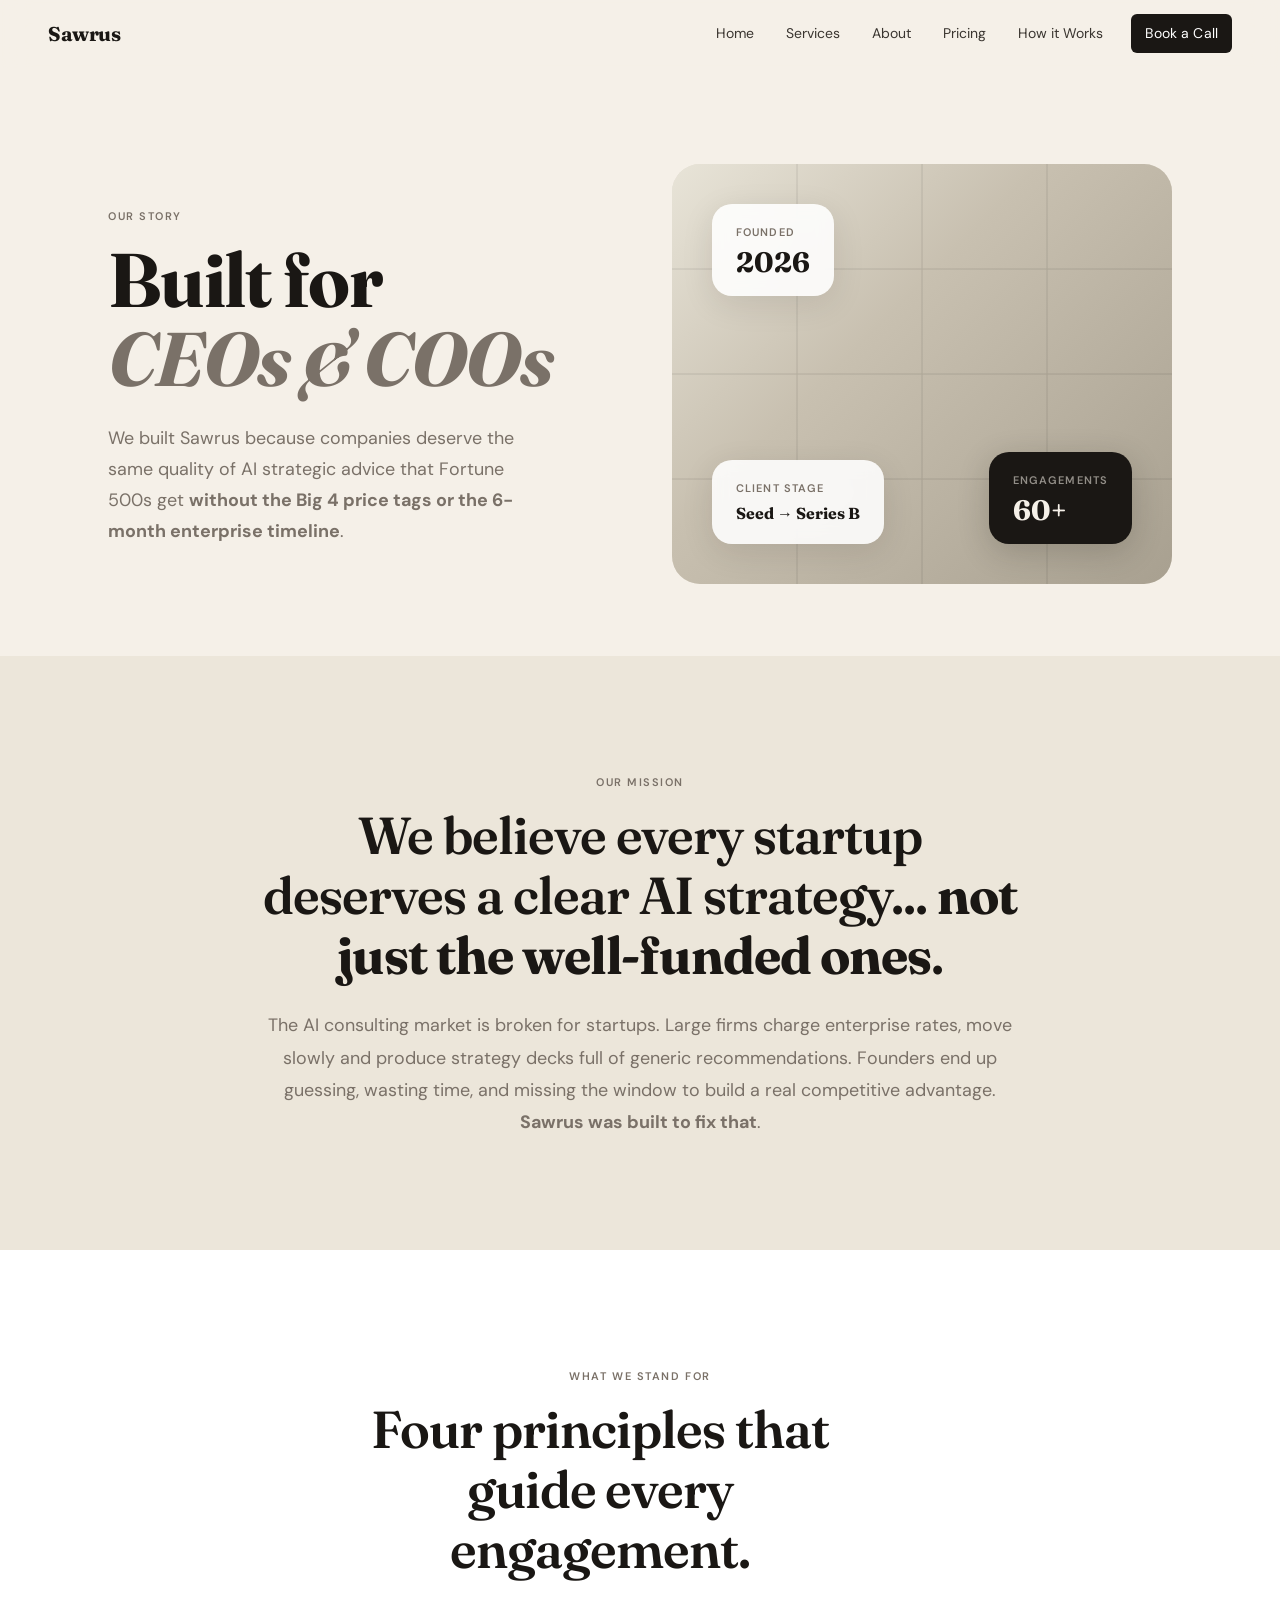
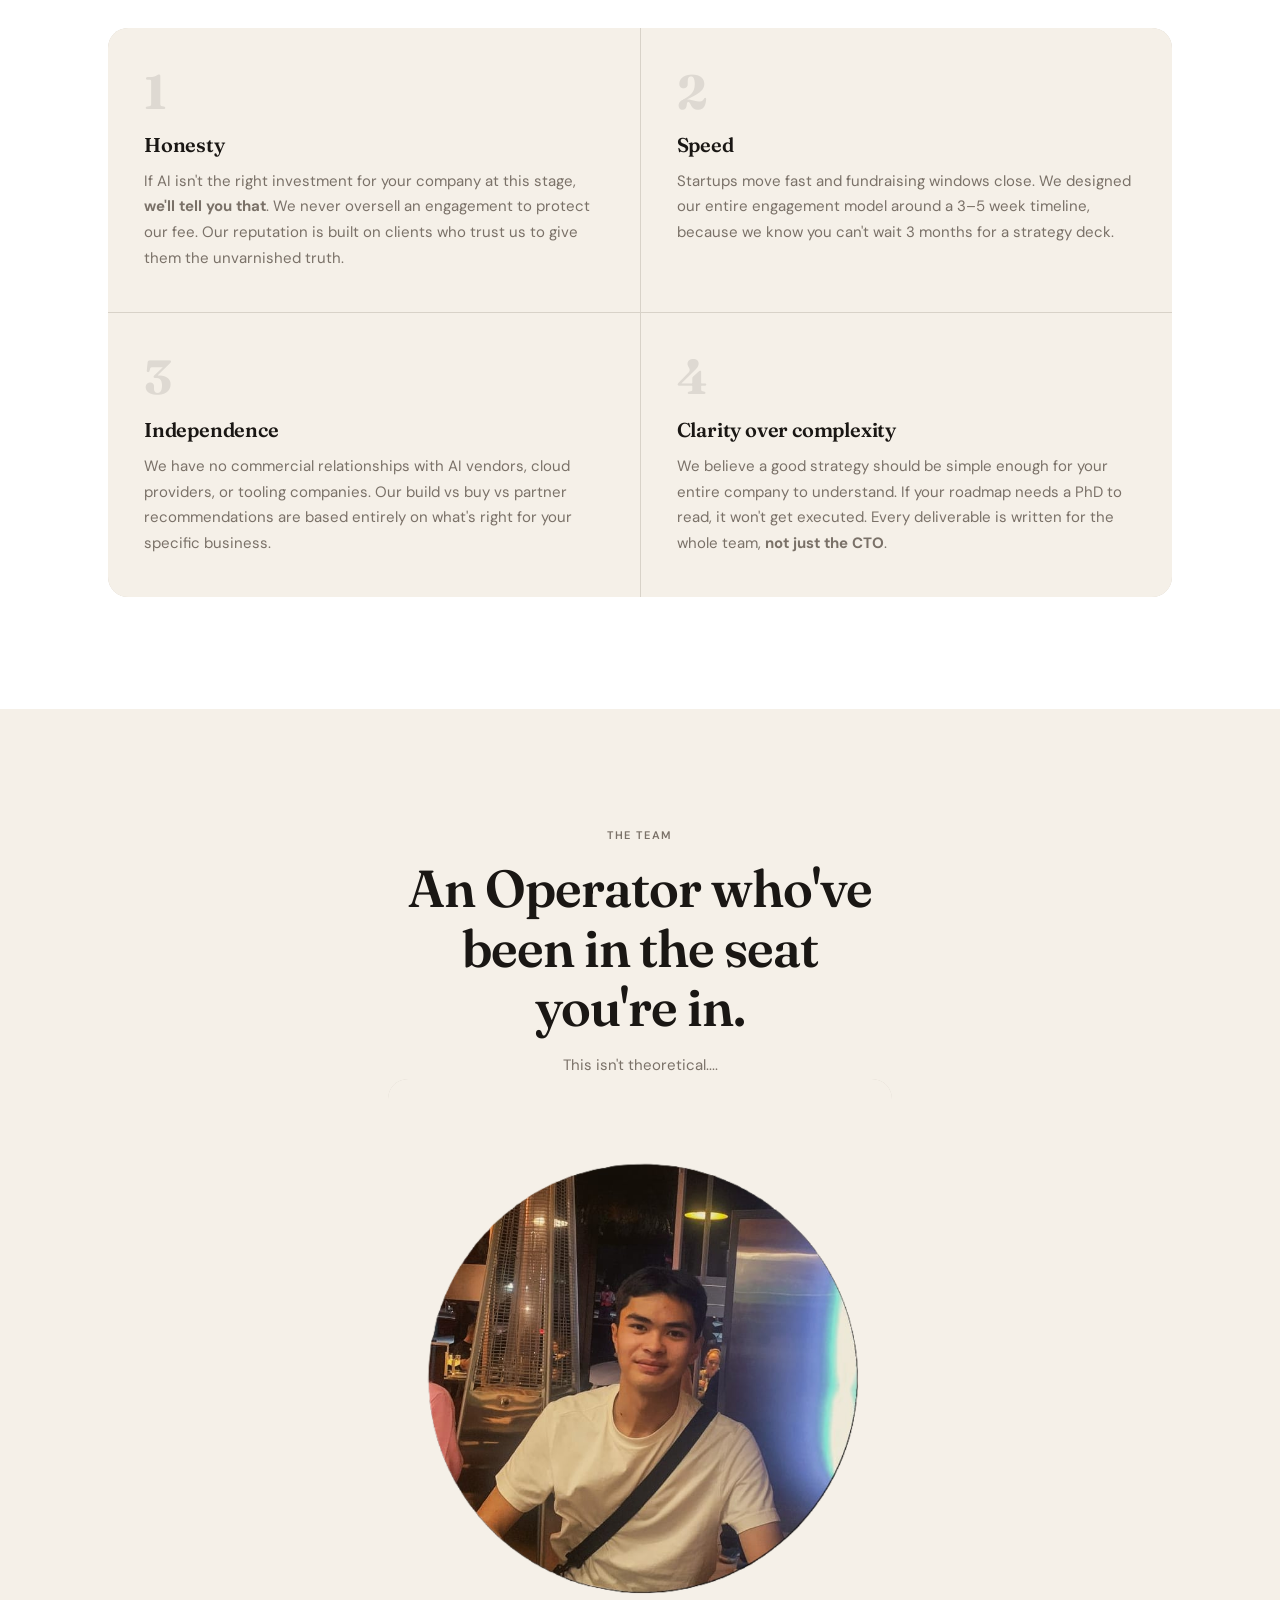
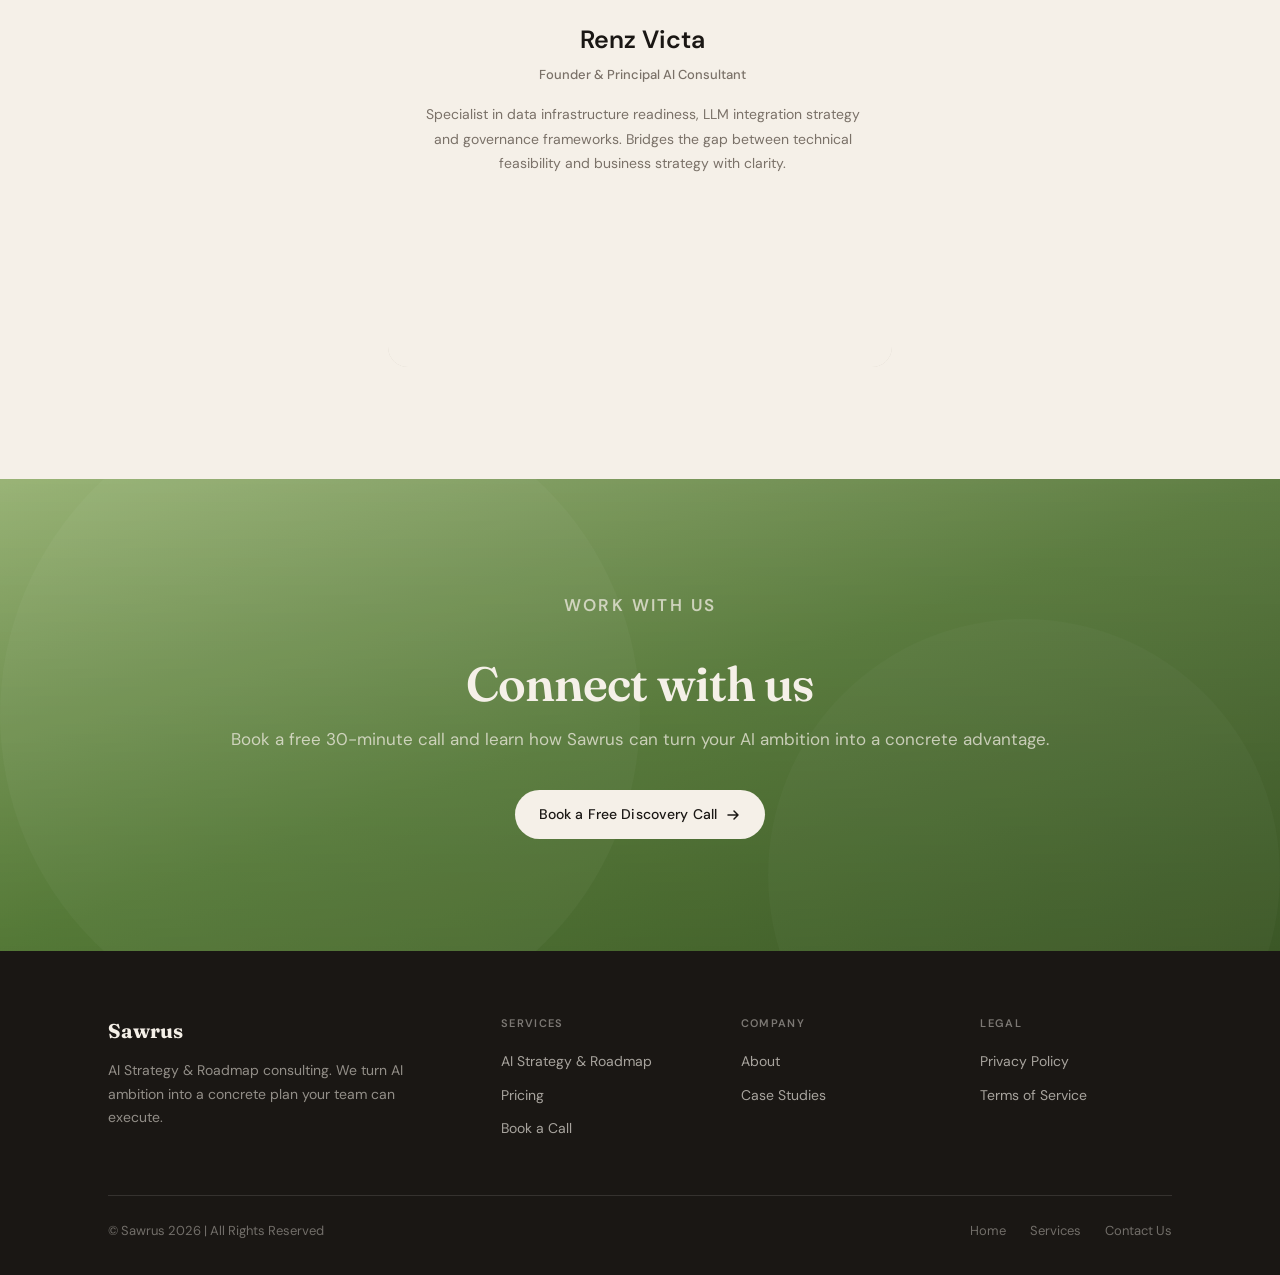
==== commit 475b83d9: "Edit * files" ====
--- a/about.html
+++ b/about.html
@@ -22,7 +22,7 @@
   <nav class="nav" id="nav">
     <a href="index.html" class="nav-logo">Sawrus</a>
     <div class="nav-links">
-      <a href="index.html#benefits">Home</a>
+      <a href="index.html">Home</a>
       <a href="services.html">Services</a>
       <a href="about.html">About</a>
       <a href="pricing.html">Pricing</a>
@@ -107,8 +107,10 @@
   <!-- ── VALUES ───────────────────────────────────────────────── -->
   <section class="section section-white">
     <div class="container">
-      <p class="overline">What We Stand For</p>
-      <h2 class="about-inline-021">Four principles that guide every engagement.</h2>
+      <div class="about-values-intro">
+        <p class="overline">What We Stand For</p>
+        <h2 class="about-inline-021">Four principles that guide every engagement.</h2>
+      </div>
       <div class="about-inline-022">
 
         <div onmouseover="this.style.background='var(--cream-deep)'" onmouseout="this.style.background='var(--cream)'"
@@ -178,7 +180,7 @@
 
         <div class="about-inline-036">
           <div class="about-inline-037">
-            <img src="/img/Portfolio.png"></img>
+            <img src="/img/Portfolio.png" alt="Portrait of Renz Victa" loading="lazy" decoding="async"></img>
           </div>
           <h4 class="about-inline-038">Renz Victa</h4>
           <p class="about-inline-039">Founder & Principal AI
--- a/styles.css
+++ b/styles.css
@@ -479,11 +479,51 @@
 /* ── BENEFITS SECTION ────────────────────────────────────────── */
 .benefits-header {
   max-width: 520px;
-  margin-bottom: 52px;
+  margin: 0 auto 52px;
+  text-align: center;
 }
 
 .benefits-header h2 {
   margin-bottom: 12px;
+}
+
+#benefits > .container > .overline {
+  display: block;
+  width: fit-content;
+  margin: 0 auto 14px;
+  text-align: center;
+}
+
+.about-values-intro {
+  max-width: 560px;
+  margin: 0 auto 48px;
+  text-align: center;
+}
+
+.services-hero-intro {
+  max-width: 720px;
+  text-align: center;
+}
+
+.services-hero-intro .overline,
+.services-hero-intro .services-inline-003,
+.services-hero-intro .services-inline-005 {
+  margin-left: auto;
+  margin-right: auto;
+}
+
+.pricing-training-intro {
+  justify-content: center;
+  text-align: center;
+}
+
+.pricing-training-intro > div {
+  max-width: 620px;
+}
+
+.pricing-training-intro .pricing-inline-011 {
+  margin-left: auto;
+  margin-right: auto;
 }
 
 .benefits-grid {
@@ -1648,6 +1688,9 @@
 .pricing-inline-009 { scroll-margin-top:80px; }
 .pricing-inline-010 { display:flex; align-items:flex-end; justify-content:space-between; flex-wrap:wrap; gap:16px; margin-bottom:40px; }
 .pricing-inline-011 { margin-top:10px; max-width:520px; }
+.pricing-inline-010.pricing-training-intro { justify-content:center; text-align:center; }
+.pricing-inline-010.pricing-training-intro > div { width:100%; max-width:620px; margin:0 auto; }
+.pricing-inline-010.pricing-training-intro .pricing-inline-011 { margin-left:auto; margin-right:auto; }
 .pricing-inline-012 { font-size:14px; color:var(--ink-soft); text-decoration:underline; white-space:nowrap; flex-shrink:0; }
 .pricing-inline-013 { display:grid; grid-template-columns:repeat(3,1fr); gap:1px; background:var(--border); border-radius:var(--radius-xl); overflow:hidden; margin-bottom:24px; }
 .pricing-inline-014 { background:var(--cream); padding:36px 30px; display:flex; flex-direction:column; }
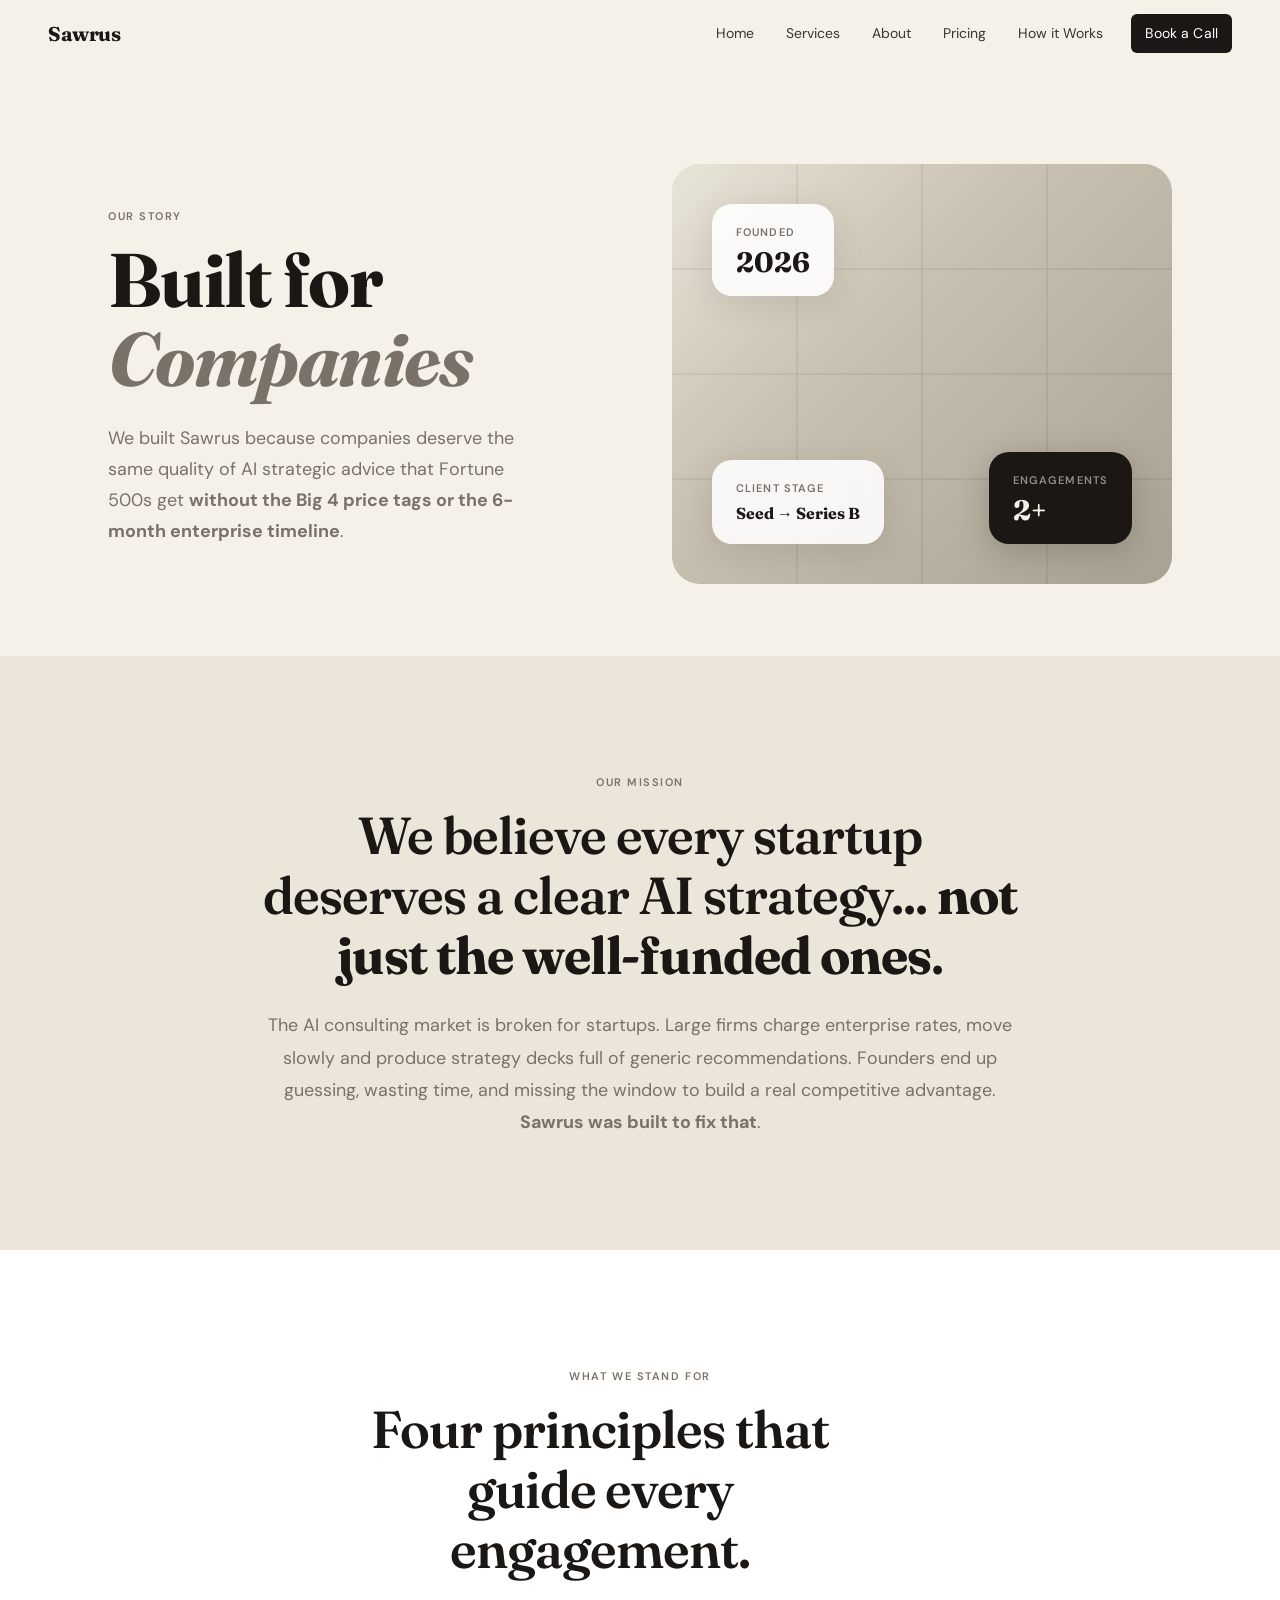
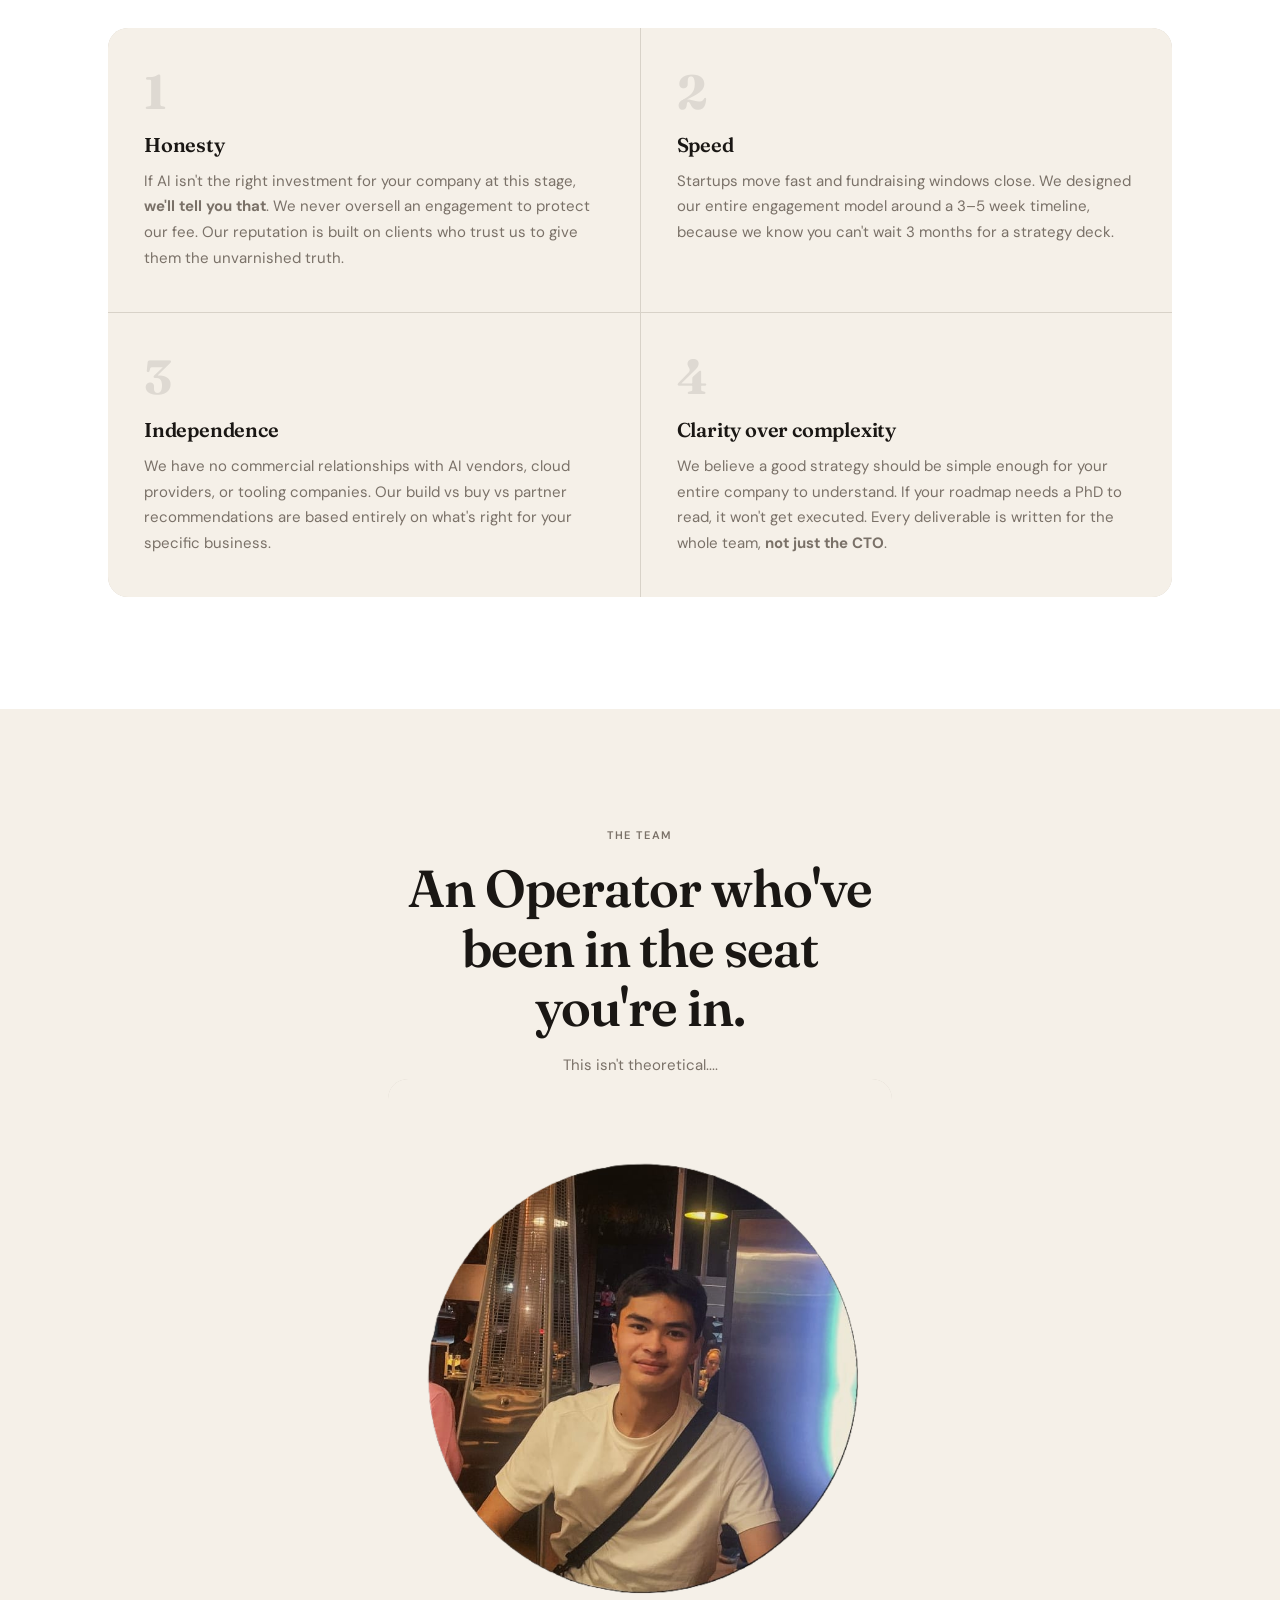
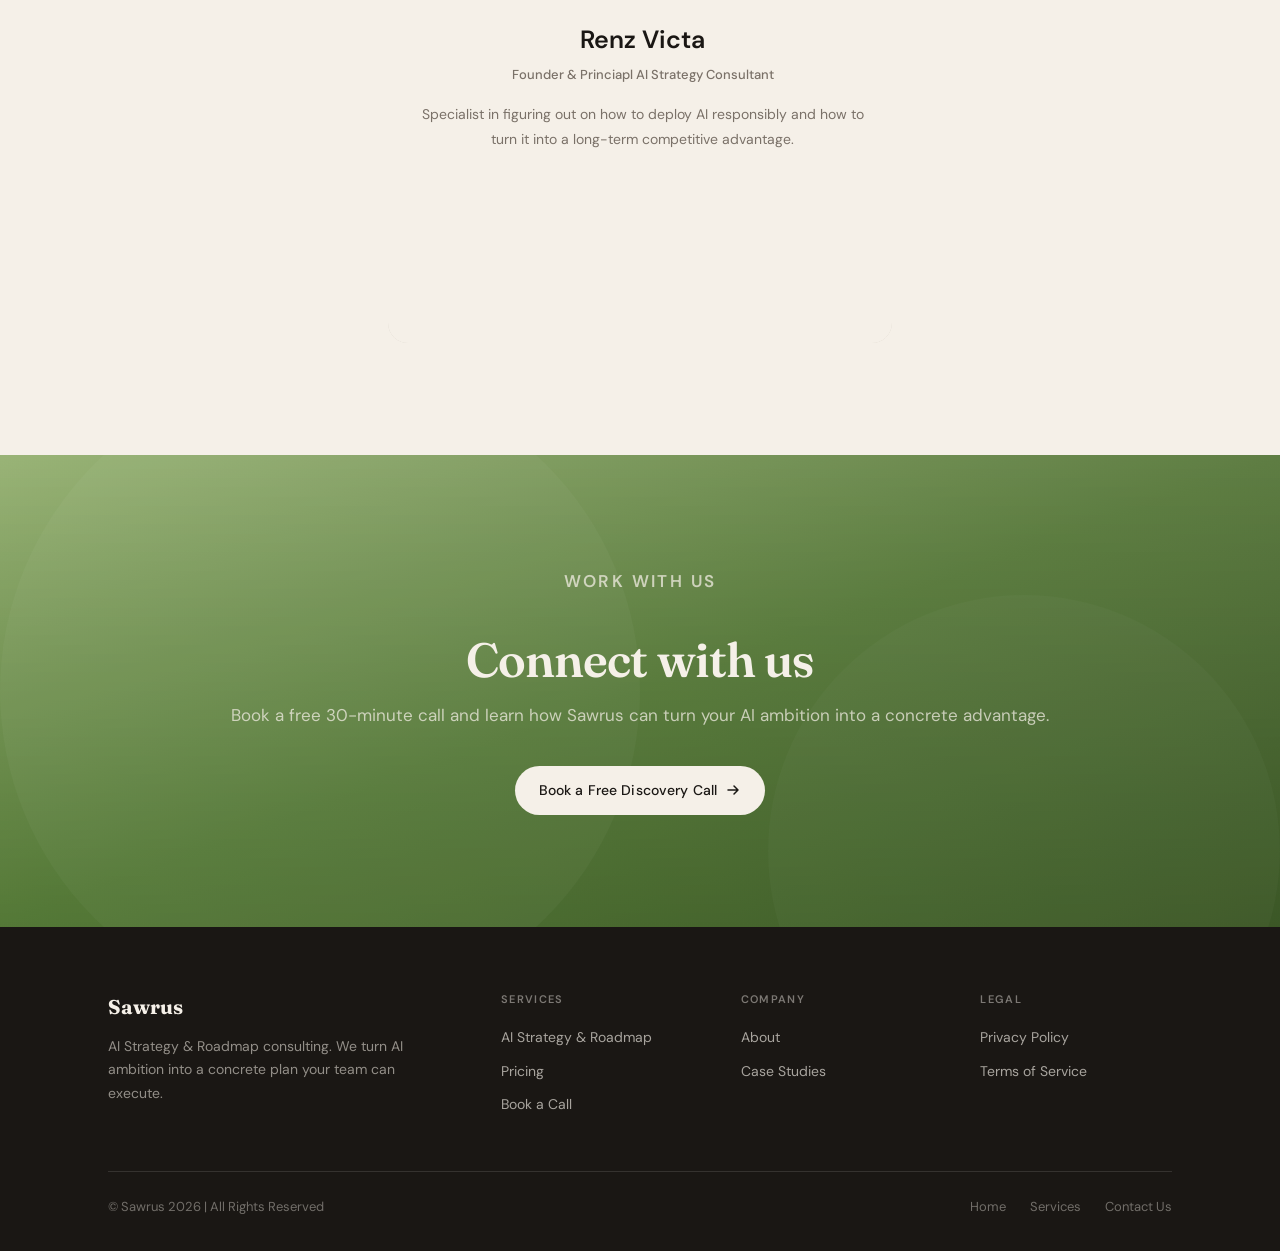
==== commit bd4c6f3b: "Edit bio under profile picture" ====
--- a/about.html
+++ b/about.html
@@ -45,7 +45,7 @@
       <div class="about-inline-003">
         <div>
           <p class="overline reveal">Our Story</p>
-          <h1 class="reveal d1 about-inline-004">Built for<br /><em class="about-inline-005">CEOs & COOs</em></h1>
+          <h1 class="reveal d1 about-inline-004">Built for<br /><em class="about-inline-005">Companies</em></h1>
           <p class="reveal d2 about-inline-006">We built Sawrus because
             companies deserve the same quality of AI strategic advice that Fortune 500s get <strong>without the Big 4
               price tags
@@ -75,7 +75,7 @@
             <div class="about-inline-014">
               Engagements</div>
             <div class="about-inline-015">
-              60+</div>
+              2+</div>
           </div>
           <div class="about-inline-016">
             <div class="about-inline-011">
@@ -183,25 +183,21 @@
             <img src="/img/Portfolio.png" alt="Portrait of Renz Victa" loading="lazy" decoding="async"></img>
           </div>
           <h4 class="about-inline-038">Renz Victa</h4>
-          <p class="about-inline-039">Founder & Principal AI
-            Consultant
+          <p class="about-inline-039">Founder & Princiapl AI Strategy Consultant
           </p>
-          <p class="about-inline-035">Specialist in data infrastructure readiness, LLM integration strategy and
-            governance frameworks. Bridges the gap between
-            technical feasibility and business strategy with clarity.</p>
-        </div>
-
-
-        <div class="about-inline-031">
-          <div class="about-inline-040">
-          </div>
-          <h4 class="about-inline-033"></h4>
-          <p class="about-inline-041"></p>
-          <p class="about-inline-035"></p>
-        </div>
-
-      </div>
-    </div>
+          <p class="about-inline-035">Specialist in figuring out on how to deploy AI responsibly and how to turn it into
+            a long-term competitive advantage.
+          </p>
+          <div class="about-inline-031">
+            <div class="about-inline-040">
+            </div>
+            <h4 class="about-inline-033"></h4>
+            <p class="about-inline-041"></p>
+            <p class="about-inline-035"></p>
+          </div>
+
+        </div>
+      </div>
   </section>
 
 
--- a/styles.css
+++ b/styles.css
@@ -487,7 +487,7 @@
   margin-bottom: 12px;
 }
 
-#benefits > .container > .overline {
+#benefits>.container>.overline {
   display: block;
   width: fit-content;
   margin: 0 auto 14px;
@@ -517,7 +517,7 @@
   text-align: center;
 }
 
-.pricing-training-intro > div {
+.pricing-training-intro>div {
   max-width: 620px;
 }
 
@@ -1444,626 +1444,1898 @@
 /* === Extracted HTML Styles: START === */
 
 /* about.html inline styles */
-.about-inline-002 { padding-top:calc(var(--nav-h) + clamp(56px,8vw,96px)); padding-bottom:clamp(40px,6vw,72px); }
-.about-inline-003 { display:grid; grid-template-columns:1fr 1fr; gap:64px; align-items:center; }
-.about-inline-004 { font-size:clamp(40px,6vw,76px); margin-bottom:24px; }
-.about-inline-005 { font-style:italic; color:var(--muted); }
-.about-inline-006 { font-size:clamp(15px,1.4vw,18px); max-width:440px; }
-.about-inline-007 { height:420px; border-radius:var(--radius-xl); overflow:hidden; background:var(--cream-deeper); position:relative; }
-.about-inline-008 { position:absolute; inset:0; background:linear-gradient(135deg, #E8E4D8 0%, #C8C0B0 40%, #A8A090 100%); }
-.about-inline-009 { position:absolute; inset:0; width:100%; height:100%; opacity:.12; }
-.about-inline-010 { position:absolute; top:40px; left:40px; background:rgba(255,255,255,.88); backdrop-filter:blur(8px); border-radius:var(--radius-lg); padding:20px 24px; box-shadow:0 8px 32px rgba(26,23,20,.1); }
-.about-inline-011 { font-size:11px; font-weight:600; letter-spacing:.1em; text-transform:uppercase; color:var(--muted); margin-bottom:6px; }
-.about-inline-012 { font-family:var(--font-display); font-size:28px; font-weight:700; color:var(--ink); line-height:1; }
-.about-inline-013 { position:absolute; bottom:40px; right:40px; background:var(--ink); border-radius:var(--radius-lg); padding:20px 24px; box-shadow:0 8px 32px rgba(26,23,20,.2); }
-.about-inline-014 { font-size:11px; font-weight:600; letter-spacing:.1em; text-transform:uppercase; color:rgba(245,240,232,.55); margin-bottom:6px; }
-.about-inline-015 { font-family:var(--font-display); font-size:28px; font-weight:700; color:var(--cream); line-height:1; }
-.about-inline-016 { position:absolute; bottom:40px; left:40px; background:rgba(255,255,255,.88); backdrop-filter:blur(8px); border-radius:var(--radius-lg); padding:20px 24px; box-shadow:0 8px 32px rgba(26,23,20,.1); }
-.about-inline-017 { font-family:var(--font-display); font-size:16px; font-weight:700; color:var(--ink); line-height:1.3; }
-.about-inline-018 { max-width:760px; margin:0 auto; text-align:center; }
-.about-inline-019 { margin-bottom:24px; }
-.about-inline-020 { font-size:clamp(15px,1.4vw,18px); line-height:1.8; }
-.about-inline-021 { margin-bottom:48px; max-width:480px; }
-.about-inline-022 { display:grid; grid-template-columns:1fr 1fr; gap:1px; background:var(--border); border-radius:var(--radius-lg); overflow:hidden; }
-.about-inline-023 { background:var(--cream); padding:40px 36px; transition:background var(--T); }
-.about-inline-024 { font-family:var(--font-display); font-size:48px; font-weight:700; color:var(--ink); opacity:.1; line-height:1; margin-bottom:16px; }
-.about-inline-025 { margin-bottom:12px; font-size:20px; }
-.about-inline-026 { font-size:15px; }
-.about-inline-027 { justify-content:center; align-items:center; text-align:center; max-width:600px; }
-.about-inline-028 { margin-bottom:15px; max-width:520px; }
-.about-inline-029 { max-width:560px; font-size:15px; }
-.about-inline-030 { display:grid; background:var(--border); border-radius:var(--radius-lg); overflow:hidden; }
-.about-inline-031 { background:var(--cream); padding:36px 32px; }
-.about-inline-032 { width:64px; height:64px; border-radius:50%; color:var(--cream); font-family:var(--font-display); font-size:22px; font-weight:700; display:flex; align-items:center; justify-content:center; }
-.about-inline-033 { font-size:17px; margin-bottom:4px; color:var(--ink); }
-.about-inline-034 { font-size:13px; color:var(--muted); font-weight:500; }
-.about-inline-035 { font-size:14px; }
-.about-inline-036 { background:var(--cream); padding:36px 32px; margin-top: -100px; }
-.about-inline-037 { width:445px; height:445px; border-radius:50%; color:var(--cream); display:flex; align-items:center; justify-content:center; margin:0 auto 20px; }
-.about-inline-038 { font-size:25px; margin-bottom:4px; color:var(--ink); }
-.about-inline-039 { font-size:13px; color:var(--muted); font-weight:500; margin-bottom:16px; }
-.about-inline-040 { width:64px; height:64px; border-radius:50%; color:var(--cream); font-family:var(--font-display); font-size:22px; font-weight:700; display:flex; align-items:center; justify-content:center; margin-bottom:20px; }
-.about-inline-041 { font-size:13px; color:var(--muted); font-weight:500; margin-bottom:14px; }
-.about-inline-042 { position:relative; }
-.about-inline-043 { color:rgba(245,240,232,.6); }
-.about-inline-044 { display:flex; gap:24px; }
-.about-inline-045 { font-size:13px; color:rgba(245,240,232,.4); transition:color .2s; }
+.about-inline-002 {
+  padding-top: calc(var(--nav-h) + clamp(56px, 8vw, 96px));
+  padding-bottom: clamp(40px, 6vw, 72px);
+}
+
+.about-inline-003 {
+  display: grid;
+  grid-template-columns: 1fr 1fr;
+  gap: 64px;
+  align-items: center;
+}
+
+.about-inline-004 {
+  font-size: clamp(40px, 6vw, 76px);
+  margin-bottom: 24px;
+}
+
+.about-inline-005 {
+  font-style: italic;
+  color: var(--muted);
+}
+
+.about-inline-006 {
+  font-size: clamp(15px, 1.4vw, 18px);
+  max-width: 440px;
+}
+
+.about-inline-007 {
+  height: 420px;
+  border-radius: var(--radius-xl);
+  overflow: hidden;
+  background: var(--cream-deeper);
+  position: relative;
+}
+
+.about-inline-008 {
+  position: absolute;
+  inset: 0;
+  background: linear-gradient(135deg, #E8E4D8 0%, #C8C0B0 40%, #A8A090 100%);
+}
+
+.about-inline-009 {
+  position: absolute;
+  inset: 0;
+  width: 100%;
+  height: 100%;
+  opacity: .12;
+}
+
+.about-inline-010 {
+  position: absolute;
+  top: 40px;
+  left: 40px;
+  background: rgba(255, 255, 255, .88);
+  backdrop-filter: blur(8px);
+  border-radius: var(--radius-lg);
+  padding: 20px 24px;
+  box-shadow: 0 8px 32px rgba(26, 23, 20, .1);
+}
+
+.about-inline-011 {
+  font-size: 11px;
+  font-weight: 600;
+  letter-spacing: .1em;
+  text-transform: uppercase;
+  color: var(--muted);
+  margin-bottom: 6px;
+}
+
+.about-inline-012 {
+  font-family: var(--font-display);
+  font-size: 28px;
+  font-weight: 700;
+  color: var(--ink);
+  line-height: 1;
+}
+
+.about-inline-013 {
+  position: absolute;
+  bottom: 40px;
+  right: 40px;
+  background: var(--ink);
+  border-radius: var(--radius-lg);
+  padding: 20px 24px;
+  box-shadow: 0 8px 32px rgba(26, 23, 20, .2);
+}
+
+.about-inline-014 {
+  font-size: 11px;
+  font-weight: 600;
+  letter-spacing: .1em;
+  text-transform: uppercase;
+  color: rgba(245, 240, 232, .55);
+  margin-bottom: 6px;
+}
+
+.about-inline-015 {
+  font-family: var(--font-display);
+  font-size: 28px;
+  font-weight: 700;
+  color: var(--cream);
+  line-height: 1;
+}
+
+.about-inline-016 {
+  position: absolute;
+  bottom: 40px;
+  left: 40px;
+  background: rgba(255, 255, 255, .88);
+  backdrop-filter: blur(8px);
+  border-radius: var(--radius-lg);
+  padding: 20px 24px;
+  box-shadow: 0 8px 32px rgba(26, 23, 20, .1);
+}
+
+.about-inline-017 {
+  font-family: var(--font-display);
+  font-size: 16px;
+  font-weight: 700;
+  color: var(--ink);
+  line-height: 1.3;
+}
+
+.about-inline-018 {
+  max-width: 760px;
+  margin: 0 auto;
+  text-align: center;
+}
+
+.about-inline-019 {
+  margin-bottom: 24px;
+}
+
+.about-inline-020 {
+  font-size: clamp(15px, 1.4vw, 18px);
+  line-height: 1.8;
+}
+
+.about-inline-021 {
+  margin-bottom: 48px;
+  max-width: 480px;
+}
+
+.about-inline-022 {
+  display: grid;
+  grid-template-columns: 1fr 1fr;
+  gap: 1px;
+  background: var(--border);
+  border-radius: var(--radius-lg);
+  overflow: hidden;
+}
+
+.about-inline-023 {
+  background: var(--cream);
+  padding: 40px 36px;
+  transition: background var(--T);
+}
+
+.about-inline-024 {
+  font-family: var(--font-display);
+  font-size: 48px;
+  font-weight: 700;
+  color: var(--ink);
+  opacity: .1;
+  line-height: 1;
+  margin-bottom: 16px;
+}
+
+.about-inline-025 {
+  margin-bottom: 12px;
+  font-size: 20px;
+}
+
+.about-inline-026 {
+  font-size: 15px;
+}
+
+.about-inline-027 {
+  justify-content: center;
+  align-items: center;
+  text-align: center;
+  max-width: 600px;
+}
+
+.about-inline-028 {
+  margin-bottom: 15px;
+  max-width: 520px;
+}
+
+.about-inline-029 {
+  max-width: 560px;
+  font-size: 15px;
+}
+
+.about-inline-030 {
+  display: grid;
+  background: var(--border);
+  border-radius: var(--radius-lg);
+  overflow: hidden;
+}
+
+.about-inline-031 {
+  background: var(--cream);
+  padding: 36px 32px;
+}
+
+.about-inline-032 {
+  width: 64px;
+  height: 64px;
+  border-radius: 50%;
+  color: var(--cream);
+  font-family: var(--font-display);
+  font-size: 22px;
+  font-weight: 700;
+  display: flex;
+  align-items: center;
+  justify-content: center;
+}
+
+.about-inline-033 {
+  font-size: 17px;
+  margin-bottom: 4px;
+  color: var(--ink);
+}
+
+.about-inline-034 {
+  font-size: 13px;
+  color: var(--muted);
+  font-weight: 500;
+}
+
+.about-inline-035 {
+  font-size: 14px;
+}
+
+.about-inline-036 {
+  background: var(--cream);
+  padding: 36px 32px;
+  margin-top: -100px;
+}
+
+.about-inline-037 {
+  width: 445px;
+  height: 445px;
+  border-radius: 50%;
+  color: var(--cream);
+  display: flex;
+  align-items: center;
+  justify-content: center;
+  margin: 0 auto 20px;
+}
+
+.about-inline-038 {
+  font-size: 25px;
+  margin-bottom: 4px;
+  color: var(--ink);
+}
+
+.about-inline-039 {
+  font-size: 13px;
+  color: var(--muted);
+  font-weight: 500;
+  margin-bottom: 16px;
+}
+
+.about-inline-040 {
+  width: 64px;
+  height: 64px;
+  border-radius: 50%;
+  color: var(--cream);
+  font-family: var(--font-display);
+  font-size: 22px;
+  font-weight: 700;
+  display: flex;
+  align-items: center;
+  justify-content: center;
+  margin-bottom: 20px;
+}
+
+.about-inline-041 {
+  font-size: 13px;
+  color: var(--muted);
+  font-weight: 500;
+  margin-bottom: 14px;
+}
+
+.about-inline-042 {
+  position: relative;
+}
+
+.about-inline-043 {
+  color: rgba(245, 240, 232, .6);
+}
+
+.about-inline-044 {
+  display: flex;
+  gap: 24px;
+}
+
+.about-inline-045 {
+  font-size: 13px;
+  color: rgba(245, 240, 232, .4);
+  transition: color .2s;
+}
 
 /* case-studies.html embedded styles */
-  .case-card {
-        background: var(--white);
-        border: 1px solid var(--border);
-        border-radius: var(--radius-xl);
-        overflow: hidden;
-        transition: box-shadow var(--T), transform var(--T);
-      }
-
-      .case-card:hover {
-        box-shadow: 0 12px 48px rgba(26, 23, 20, .08);
-        transform: translateY(-2px);
-      }
-
-      .case-visual {
-        height: 220px;
-        position: relative;
-        overflow: hidden;
-      }
-
-      .case-body {
-        padding: 36px 32px;
-      }
-
-      .case-tag {
-        display: inline-block;
-        font-size: 11px;
-        font-weight: 600;
-        letter-spacing: .1em;
-        text-transform: uppercase;
-        color: var(--muted);
-        background: var(--cream);
-        border: 1px solid var(--border);
-        padding: 4px 12px;
-        border-radius: var(--radius-pill);
-        margin-bottom: 16px;
-      }
-
-      .case-title {
-        font-family: var(--font-display);
-        font-size: clamp(18px, 2vw, 22px);
-        font-weight: 600;
-        color: var(--ink);
-        line-height: 1.25;
-        margin-bottom: 12px;
-      }
-
-      .case-excerpt {
-        font-size: 14px;
-        color: var(--muted);
-        line-height: 1.72;
-        margin-bottom: 24px;
-      }
-
-      .case-metrics {
-        display: flex;
-        gap: 20px;
-        flex-wrap: wrap;
-        padding-top: 20px;
-        border-top: 1px solid var(--border-light);
-      }
-
-      .case-metric-val {
-        font-family: var(--font-display);
-        font-size: 22px;
-        font-weight: 700;
-        color: var(--ink);
-        line-height: 1;
-        margin-bottom: 3px;
-      }
-
-      .case-metric-lbl {
-        font-size: 12px;
-        color: var(--muted);
-      }
-
-      .case-read {
-        display: inline-flex;
-        align-items: center;
-        gap: 6px;
-        font-size: 14px;
-        font-weight: 500;
-        color: var(--ink);
-        margin-top: 20px;
-        transition: gap var(--T);
-      }
-
-      .case-read:hover {
-        gap: 10px;
-      }
+.case-card {
+  background: var(--white);
+  border: 1px solid var(--border);
+  border-radius: var(--radius-xl);
+  overflow: hidden;
+  transition: box-shadow var(--T), transform var(--T);
+}
+
+.case-card:hover {
+  box-shadow: 0 12px 48px rgba(26, 23, 20, .08);
+  transform: translateY(-2px);
+}
+
+.case-visual {
+  height: 220px;
+  position: relative;
+  overflow: hidden;
+}
+
+.case-body {
+  padding: 36px 32px;
+}
+
+.case-tag {
+  display: inline-block;
+  font-size: 11px;
+  font-weight: 600;
+  letter-spacing: .1em;
+  text-transform: uppercase;
+  color: var(--muted);
+  background: var(--cream);
+  border: 1px solid var(--border);
+  padding: 4px 12px;
+  border-radius: var(--radius-pill);
+  margin-bottom: 16px;
+}
+
+.case-title {
+  font-family: var(--font-display);
+  font-size: clamp(18px, 2vw, 22px);
+  font-weight: 600;
+  color: var(--ink);
+  line-height: 1.25;
+  margin-bottom: 12px;
+}
+
+.case-excerpt {
+  font-size: 14px;
+  color: var(--muted);
+  line-height: 1.72;
+  margin-bottom: 24px;
+}
+
+.case-metrics {
+  display: flex;
+  gap: 20px;
+  flex-wrap: wrap;
+  padding-top: 20px;
+  border-top: 1px solid var(--border-light);
+}
+
+.case-metric-val {
+  font-family: var(--font-display);
+  font-size: 22px;
+  font-weight: 700;
+  color: var(--ink);
+  line-height: 1;
+  margin-bottom: 3px;
+}
+
+.case-metric-lbl {
+  font-size: 12px;
+  color: var(--muted);
+}
+
+.case-read {
+  display: inline-flex;
+  align-items: center;
+  gap: 6px;
+  font-size: 14px;
+  font-weight: 500;
+  color: var(--ink);
+  margin-top: 20px;
+  transition: gap var(--T);
+}
+
+.case-read:hover {
+  gap: 10px;
+}
 
 /* case-studies.html inline styles */
-.case-studies-inline-001 { padding-top:calc(var(--nav-h) + clamp(56px,8vw,96px)); padding-bottom:clamp(40px,5vw,64px); }
-.case-studies-inline-002 { max-width:700px; margin-bottom:20px; }
-.case-studies-inline-003 { font-style:italic; color:var(--muted); }
-.case-studies-inline-004 { max-width:520px; font-size:clamp(15px,1.4vw,17px); }
-.case-studies-inline-005 { padding-top:0; }
-.case-studies-inline-006 { background:var(--ink); border-radius:var(--radius-xl); overflow:hidden; margin-bottom:20px; display:grid; grid-template-columns:1fr 1fr; min-height:480px; }
-.case-studies-inline-007 { padding:clamp(36px,5vw,60px); display:flex; flex-direction:column; justify-content:space-between; }
-.case-studies-inline-008 { display:flex; gap:10px; margin-bottom:28px; flex-wrap:wrap; }
-.case-studies-inline-009 { font-size:11px; font-weight:600; letter-spacing:.1em; text-transform:uppercase; color:rgba(245,240,232,.5); background:rgba(245,240,232,.1); padding:4px 12px; border-radius:var(--radius-pill); }
-.case-studies-inline-010 { color:var(--cream); font-size:clamp(24px,3vw,36px); margin-bottom:20px; max-width:420px; }
-.case-studies-inline-011 { font-size:15px; color:rgba(245,240,232,.65); line-height:1.75; margin-bottom:32px; max-width:400px; }
-.case-studies-inline-012 { width:fit-content; }
-.case-studies-inline-013 { display:flex; gap:32px; padding-top:32px; border-top:1px solid rgba(245,240,232,.12); margin-top:32px; flex-wrap:wrap; }
-.case-studies-inline-014 { font-family:var(--font-display); font-size:32px; font-weight:700; color:var(--cream); line-height:1; margin-bottom:4px; }
-.case-studies-inline-015 { font-size:12px; color:rgba(245,240,232,.5); }
-.case-studies-inline-016 { background:linear-gradient(160deg, #8FAD6A 0%, #4D7030 50%, #2A4018 100%); position:relative; overflow:hidden; }
-.case-studies-inline-017 { position:absolute; inset:0; background:url('data:image/svg+xml,%3Csvg xmlns=%22http://www.w3.org/2000/svg%22 width=%22400%22 height=%22480%22%3E%3Ccircle cx=%22200%22 cy=%22200%22 r=%22180%22 fill=%22rgba(255,255,255,.05)%22/%3E%3Ccircle cx=%22200%22 cy=%22200%22 r=%22120%22 fill=%22rgba(255,255,255,.05)%22/%3E%3Ccircle cx=%22200%22 cy=%22200%22 r=%2260%22 fill=%22rgba(255,255,255,.08)%22/%3E%3C/svg%3E') center/cover; }
-.case-studies-inline-018 { position:absolute; bottom:32px; left:32px; right:32px; background:rgba(255,255,255,.12); backdrop-filter:blur(8px); border-radius:var(--radius-lg); padding:20px 24px; border:1px solid rgba(255,255,255,.15); }
-.case-studies-inline-019 { font-size:13px; font-style:italic; color:rgba(255,255,255,.9); line-height:1.65; margin-bottom:12px; }
-.case-studies-inline-020 { font-size:12px; font-weight:600; color:rgba(255,255,255,.6); }
-.case-studies-inline-021 { display:grid; grid-template-columns:repeat(3,1fr); gap:20px; margin-bottom:20px; }
-.case-studies-inline-022 { background:linear-gradient(135deg, #D4C8B8 0%, #9A8E7E 100%); }
-.case-studies-inline-023 { position:absolute; inset:0; display:flex; align-items:center; justify-content:center; }
-.case-studies-inline-024 { text-align:center; }
-.case-studies-inline-025 { font-family:var(--font-display); font-size:56px; font-weight:700; color:rgba(26,23,20,.15); line-height:1; }
-.case-studies-inline-026 { font-family:var(--font-display); font-size:18px; font-weight:600; color:rgba(26,23,20,.4); }
-.case-studies-inline-027 { background:linear-gradient(135deg, #B8C8D8 0%, #6A8090 100%); }
-.case-studies-inline-028 { background:linear-gradient(135deg, #D8C8B4 0%, #907060 100%); }
-.case-studies-inline-029 { display:grid; grid-template-columns:repeat(2,1fr); gap:20px; }
-.case-studies-inline-030 { display:grid; grid-template-columns:1fr 1fr; min-height:280px; }
-.case-studies-inline-031 { height:auto; background:linear-gradient(160deg, #C8D0B8 0%, #789060 100%); }
-.case-studies-inline-032 { font-family:var(--font-display); font-size:40px; font-weight:700; color:rgba(26,23,20,.2); line-height:1; text-align:center; }
-.case-studies-inline-033 { height:auto; background:linear-gradient(160deg, #D0C4D8 0%, #806890 100%); }
-.case-studies-inline-034 { text-align:center; margin-bottom:48px; }
-.case-studies-inline-035 { display:grid; grid-template-columns:repeat(3,1fr); gap:1px; background:var(--border); border-radius:var(--radius-lg); overflow:hidden; }
-.case-studies-inline-036 { background:var(--cream); padding:32px 28px; }
-.case-studies-inline-037 { font-size:15px; font-style:italic; font-family:var(--font-display); color:var(--ink); line-height:1.6; margin-bottom:20px; }
-.case-studies-inline-038 { font-size:13px; font-weight:600; color:var(--ink-soft); }
-.case-studies-inline-039 { position:relative; }
+.case-studies-inline-001 {
+  padding-top: calc(var(--nav-h) + clamp(56px, 8vw, 96px));
+  padding-bottom: clamp(40px, 5vw, 64px);
+}
+
+.case-studies-inline-002 {
+  max-width: 700px;
+  margin-bottom: 20px;
+}
+
+.case-studies-inline-003 {
+  font-style: italic;
+  color: var(--muted);
+}
+
+.case-studies-inline-004 {
+  max-width: 520px;
+  font-size: clamp(15px, 1.4vw, 17px);
+}
+
+.case-studies-inline-005 {
+  padding-top: 0;
+}
+
+.case-studies-inline-006 {
+  background: var(--ink);
+  border-radius: var(--radius-xl);
+  overflow: hidden;
+  margin-bottom: 20px;
+  display: grid;
+  grid-template-columns: 1fr 1fr;
+  min-height: 480px;
+}
+
+.case-studies-inline-007 {
+  padding: clamp(36px, 5vw, 60px);
+  display: flex;
+  flex-direction: column;
+  justify-content: space-between;
+}
+
+.case-studies-inline-008 {
+  display: flex;
+  gap: 10px;
+  margin-bottom: 28px;
+  flex-wrap: wrap;
+}
+
+.case-studies-inline-009 {
+  font-size: 11px;
+  font-weight: 600;
+  letter-spacing: .1em;
+  text-transform: uppercase;
+  color: rgba(245, 240, 232, .5);
+  background: rgba(245, 240, 232, .1);
+  padding: 4px 12px;
+  border-radius: var(--radius-pill);
+}
+
+.case-studies-inline-010 {
+  color: var(--cream);
+  font-size: clamp(24px, 3vw, 36px);
+  margin-bottom: 20px;
+  max-width: 420px;
+}
+
+.case-studies-inline-011 {
+  font-size: 15px;
+  color: rgba(245, 240, 232, .65);
+  line-height: 1.75;
+  margin-bottom: 32px;
+  max-width: 400px;
+}
+
+.case-studies-inline-012 {
+  width: fit-content;
+}
+
+.case-studies-inline-013 {
+  display: flex;
+  gap: 32px;
+  padding-top: 32px;
+  border-top: 1px solid rgba(245, 240, 232, .12);
+  margin-top: 32px;
+  flex-wrap: wrap;
+}
+
+.case-studies-inline-014 {
+  font-family: var(--font-display);
+  font-size: 32px;
+  font-weight: 700;
+  color: var(--cream);
+  line-height: 1;
+  margin-bottom: 4px;
+}
+
+.case-studies-inline-015 {
+  font-size: 12px;
+  color: rgba(245, 240, 232, .5);
+}
+
+.case-studies-inline-016 {
+  background: linear-gradient(160deg, #8FAD6A 0%, #4D7030 50%, #2A4018 100%);
+  position: relative;
+  overflow: hidden;
+}
+
+.case-studies-inline-017 {
+  position: absolute;
+  inset: 0;
+  background: url('data:image/svg+xml,%3Csvg xmlns=%22http://www.w3.org/2000/svg%22 width=%22400%22 height=%22480%22%3E%3Ccircle cx=%22200%22 cy=%22200%22 r=%22180%22 fill=%22rgba(255,255,255,.05)%22/%3E%3Ccircle cx=%22200%22 cy=%22200%22 r=%22120%22 fill=%22rgba(255,255,255,.05)%22/%3E%3Ccircle cx=%22200%22 cy=%22200%22 r=%2260%22 fill=%22rgba(255,255,255,.08)%22/%3E%3C/svg%3E') center/cover;
+}
+
+.case-studies-inline-018 {
+  position: absolute;
+  bottom: 32px;
+  left: 32px;
+  right: 32px;
+  background: rgba(255, 255, 255, .12);
+  backdrop-filter: blur(8px);
+  border-radius: var(--radius-lg);
+  padding: 20px 24px;
+  border: 1px solid rgba(255, 255, 255, .15);
+}
+
+.case-studies-inline-019 {
+  font-size: 13px;
+  font-style: italic;
+  color: rgba(255, 255, 255, .9);
+  line-height: 1.65;
+  margin-bottom: 12px;
+}
+
+.case-studies-inline-020 {
+  font-size: 12px;
+  font-weight: 600;
+  color: rgba(255, 255, 255, .6);
+}
+
+.case-studies-inline-021 {
+  display: grid;
+  grid-template-columns: repeat(3, 1fr);
+  gap: 20px;
+  margin-bottom: 20px;
+}
+
+.case-studies-inline-022 {
+  background: linear-gradient(135deg, #D4C8B8 0%, #9A8E7E 100%);
+}
+
+.case-studies-inline-023 {
+  position: absolute;
+  inset: 0;
+  display: flex;
+  align-items: center;
+  justify-content: center;
+}
+
+.case-studies-inline-024 {
+  text-align: center;
+}
+
+.case-studies-inline-025 {
+  font-family: var(--font-display);
+  font-size: 56px;
+  font-weight: 700;
+  color: rgba(26, 23, 20, .15);
+  line-height: 1;
+}
+
+.case-studies-inline-026 {
+  font-family: var(--font-display);
+  font-size: 18px;
+  font-weight: 600;
+  color: rgba(26, 23, 20, .4);
+}
+
+.case-studies-inline-027 {
+  background: linear-gradient(135deg, #B8C8D8 0%, #6A8090 100%);
+}
+
+.case-studies-inline-028 {
+  background: linear-gradient(135deg, #D8C8B4 0%, #907060 100%);
+}
+
+.case-studies-inline-029 {
+  display: grid;
+  grid-template-columns: repeat(2, 1fr);
+  gap: 20px;
+}
+
+.case-studies-inline-030 {
+  display: grid;
+  grid-template-columns: 1fr 1fr;
+  min-height: 280px;
+}
+
+.case-studies-inline-031 {
+  height: auto;
+  background: linear-gradient(160deg, #C8D0B8 0%, #789060 100%);
+}
+
+.case-studies-inline-032 {
+  font-family: var(--font-display);
+  font-size: 40px;
+  font-weight: 700;
+  color: rgba(26, 23, 20, .2);
+  line-height: 1;
+  text-align: center;
+}
+
+.case-studies-inline-033 {
+  height: auto;
+  background: linear-gradient(160deg, #D0C4D8 0%, #806890 100%);
+}
+
+.case-studies-inline-034 {
+  text-align: center;
+  margin-bottom: 48px;
+}
+
+.case-studies-inline-035 {
+  display: grid;
+  grid-template-columns: repeat(3, 1fr);
+  gap: 1px;
+  background: var(--border);
+  border-radius: var(--radius-lg);
+  overflow: hidden;
+}
+
+.case-studies-inline-036 {
+  background: var(--cream);
+  padding: 32px 28px;
+}
+
+.case-studies-inline-037 {
+  font-size: 15px;
+  font-style: italic;
+  font-family: var(--font-display);
+  color: var(--ink);
+  line-height: 1.6;
+  margin-bottom: 20px;
+}
+
+.case-studies-inline-038 {
+  font-size: 13px;
+  font-weight: 600;
+  color: var(--ink-soft);
+}
+
+.case-studies-inline-039 {
+  position: relative;
+}
 
 /* contact.html embedded styles */
-  @keyframes spin {
-        to {
-          transform: rotate(360deg);
-        }
-      }
+@keyframes spin {
+  to {
+    transform: rotate(360deg);
+  }
+}
 
 /* contact.html inline styles */
-.contact-inline-002 { padding-top:calc(var(--nav-h) + clamp(40px,6vw,72px)); padding-bottom:clamp(36px,5vw,56px); text-align:center; }
-.contact-inline-003 { font-size:clamp(36px,5.5vw,68px); margin-bottom:14px; }
-.contact-inline-004 { font-style:italic; color:var(--muted); }
-.contact-inline-005 { max-width:460px; margin:0 auto; font-size:clamp(15px,1.4vw,17px); }
-.contact-inline-006 { padding-top:0; }
-.contact-inline-007 { margin-bottom:14px; margin-top:200px; }
-.contact-inline-008 { font-size:15px; margin-bottom:28px; }
-.contact-inline-009 { background:var(--white); border:1px solid var(--border); border-radius:var(--radius-lg); padding:24px; margin-bottom:28px; }
-.contact-inline-010 { margin-bottom:14px; }
-.contact-inline-011 { display:flex; flex-direction:column; gap:11px; }
-.contact-inline-012 { display:flex; gap:10px; font-size:14px; color:var(--ink-soft); align-items:flex-start; }
-.contact-inline-013 { flex-shrink:0; color:#2D6A27; margin-top:1px; }
-.contact-inline-014 { display:flex; flex-direction:column; gap:18px; }
-.contact-inline-015 { display:flex; gap:14px; align-items:flex-start; }
-.contact-inline-016 { width:40px; height:40px; background:var(--ink); border-radius:var(--radius-md); display:flex; align-items:center; justify-content:center; font-size:18px; flex-shrink:0; }
-.contact-inline-017 { margin-bottom:3px; }
-.contact-inline-018 { font-size:14px; }
-.contact-inline-019 { margin-bottom:18px; }
-.contact-inline-020 { font-size:11px; color:var(--muted); margin-top:7px; }
-.contact-inline-021 { color:var(--muted); text-decoration:underline; }
-.contact-inline-022 { display:none; animation:spin 1s linear infinite; }
-.contact-inline-023 { margin-bottom:12px; }
-.contact-inline-024 { font-size:15px; max-width:320px; margin:0 auto 24px; }
+.contact-inline-002 {
+  padding-top: calc(var(--nav-h) + clamp(40px, 6vw, 72px));
+  padding-bottom: clamp(36px, 5vw, 56px);
+  text-align: center;
+}
+
+.contact-inline-003 {
+  font-size: clamp(36px, 5.5vw, 68px);
+  margin-bottom: 14px;
+}
+
+.contact-inline-004 {
+  font-style: italic;
+  color: var(--muted);
+}
+
+.contact-inline-005 {
+  max-width: 460px;
+  margin: 0 auto;
+  font-size: clamp(15px, 1.4vw, 17px);
+}
+
+.contact-inline-006 {
+  padding-top: 0;
+}
+
+.contact-inline-007 {
+  margin-bottom: 14px;
+  margin-top: 200px;
+}
+
+.contact-inline-008 {
+  font-size: 15px;
+  margin-bottom: 28px;
+}
+
+.contact-inline-009 {
+  background: var(--white);
+  border: 1px solid var(--border);
+  border-radius: var(--radius-lg);
+  padding: 24px;
+  margin-bottom: 28px;
+}
+
+.contact-inline-010 {
+  margin-bottom: 14px;
+}
+
+.contact-inline-011 {
+  display: flex;
+  flex-direction: column;
+  gap: 11px;
+}
+
+.contact-inline-012 {
+  display: flex;
+  gap: 10px;
+  font-size: 14px;
+  color: var(--ink-soft);
+  align-items: flex-start;
+}
+
+.contact-inline-013 {
+  flex-shrink: 0;
+  color: #2D6A27;
+  margin-top: 1px;
+}
+
+.contact-inline-014 {
+  display: flex;
+  flex-direction: column;
+  gap: 18px;
+}
+
+.contact-inline-015 {
+  display: flex;
+  gap: 14px;
+  align-items: flex-start;
+}
+
+.contact-inline-016 {
+  width: 40px;
+  height: 40px;
+  background: var(--ink);
+  border-radius: var(--radius-md);
+  display: flex;
+  align-items: center;
+  justify-content: center;
+  font-size: 18px;
+  flex-shrink: 0;
+}
+
+.contact-inline-017 {
+  margin-bottom: 3px;
+}
+
+.contact-inline-018 {
+  font-size: 14px;
+}
+
+.contact-inline-019 {
+  margin-bottom: 18px;
+}
+
+.contact-inline-020 {
+  font-size: 11px;
+  color: var(--muted);
+  margin-top: 7px;
+}
+
+.contact-inline-021 {
+  color: var(--muted);
+  text-decoration: underline;
+}
+
+.contact-inline-022 {
+  display: none;
+  animation: spin 1s linear infinite;
+}
+
+.contact-inline-023 {
+  margin-bottom: 12px;
+}
+
+.contact-inline-024 {
+  font-size: 15px;
+  max-width: 320px;
+  margin: 0 auto 24px;
+}
 
 /* index.html inline styles */
-.index-inline-002 { display:flex; align-items:center; gap:10px; margin-bottom:4px; }
-.index-inline-003 { font-size:11px; color:var(--muted); width:80px; flex-shrink:0; }
-.index-inline-004 { flex:1; }
-.index-inline-005 { width:72%; }
-.index-inline-006 { font-size:11px; color:var(--ink); font-weight:600; }
-.index-inline-007 { width:88%; }
-.index-inline-008 { display:flex; align-items:center; gap:10px; }
-.index-inline-009 { width:60%; }
-.index-inline-010 { margin-top:16px; background:var(--white); border:1px solid var(--border); padding:30px; display:flex; align-items:center; justify-content:center; flex-wrap:wrap; gap:12px; }
-.index-inline-011 { display:flex; align-items:center; gap:14px; }
-.index-inline-012 { font-size:22px; }
-.index-inline-013 { font-size:14px; font-weight:600; color:var(--ink); }
-.index-inline-014 { font-size:13px; color:var(--muted); }
-.index-inline-015 { padding:10px 20px; font-size:13px; flex-shrink:0; margin-left:50px; }
-.index-inline-016 { margin-top:14px; margin-bottom:28px; }
-.index-inline-017 { height:100%; }
-.index-inline-018 { height:75%; }
-.index-inline-019 { height:50%; }
-.index-inline-020 { position:relative; }
-.index-inline-021 { color:rgba(245,240,232,.6); }
-.index-inline-022 { display:flex; gap:24px; }
-.index-inline-023 { font-size:13px; color:rgba(245,240,232,.4); transition:color .2s; }
+.index-inline-002 {
+  display: flex;
+  align-items: center;
+  gap: 10px;
+  margin-bottom: 4px;
+}
+
+.index-inline-003 {
+  font-size: 11px;
+  color: var(--muted);
+  width: 80px;
+  flex-shrink: 0;
+}
+
+.index-inline-004 {
+  flex: 1;
+}
+
+.index-inline-005 {
+  width: 72%;
+}
+
+.index-inline-006 {
+  font-size: 11px;
+  color: var(--ink);
+  font-weight: 600;
+}
+
+.index-inline-007 {
+  width: 88%;
+}
+
+.index-inline-008 {
+  display: flex;
+  align-items: center;
+  gap: 10px;
+}
+
+.index-inline-009 {
+  width: 60%;
+}
+
+.index-inline-010 {
+  background: var(--cream);
+  padding: 30px;
+  display: flex;
+  align-items: center;
+  justify-content: center;
+  flex-wrap: wrap;
+  gap: 12px;
+}
+
+.index-inline-011 {
+  display: flex;
+  align-items: center;
+  gap: 14px;
+}
+
+.index-inline-012 {
+  font-size: 22px;
+}
+
+.index-inline-013 {
+  font-size: 14px;
+  font-weight: 600;
+  color: var(--ink);
+}
+
+.index-inline-014 {
+  font-size: 13px;
+  color: var(--muted);
+}
+
+.index-inline-015 {
+  padding: 10px 20px;
+  font-size: 13px;
+  flex-shrink: 0;
+  margin-left: 50px;
+}
+
+.index-inline-016 {
+  margin-top: 14px;
+  margin-bottom: 28px;
+}
+
+.index-inline-017 {
+  height: 100%;
+}
+
+.index-inline-018 {
+  height: 75%;
+}
+
+.index-inline-019 {
+  height: 50%;
+}
+
+.index-inline-020 {
+  position: relative;
+}
+
+.index-inline-021 {
+  color: rgba(245, 240, 232, .6);
+}
+
+.index-inline-022 {
+  display: flex;
+  gap: 24px;
+}
+
+.index-inline-023 {
+  font-size: 13px;
+  color: rgba(245, 240, 232, .4);
+  transition: color .2s;
+}
 
 /* pricing.html inline styles */
-.pricing-inline-002 { padding-top:calc(var(--nav-h) + clamp(56px,8vw,96px)); }
-.pricing-inline-003 { text-align:center; }
-.pricing-inline-004 { margin-bottom:16px; }
-.pricing-inline-005 { max-width:480px; margin:0 auto; font-size:clamp(15px,1.4vw,17px); }
-.pricing-inline-006 { justify-content:center; }
-.pricing-inline-007 { text-align:center; font-size:13px; color:var(--muted); margin-top:24px; }
-.pricing-inline-008 { color:var(--ink-soft); text-decoration:underline; }
-.pricing-inline-009 { scroll-margin-top:80px; }
-.pricing-inline-010 { display:flex; align-items:flex-end; justify-content:space-between; flex-wrap:wrap; gap:16px; margin-bottom:40px; }
-.pricing-inline-011 { margin-top:10px; max-width:520px; }
-.pricing-inline-010.pricing-training-intro { justify-content:center; text-align:center; }
-.pricing-inline-010.pricing-training-intro > div { width:100%; max-width:620px; margin:0 auto; }
-.pricing-inline-010.pricing-training-intro .pricing-inline-011 { margin-left:auto; margin-right:auto; }
-.pricing-inline-012 { font-size:14px; color:var(--ink-soft); text-decoration:underline; white-space:nowrap; flex-shrink:0; }
-.pricing-inline-013 { display:grid; grid-template-columns:repeat(3,1fr); gap:1px; background:var(--border); border-radius:var(--radius-xl); overflow:hidden; margin-bottom:24px; }
-.pricing-inline-014 { background:var(--cream); padding:36px 30px; display:flex; flex-direction:column; }
-.pricing-inline-015 { font-size:11px; font-weight:600; letter-spacing:.12em; text-transform:uppercase; color:var(--muted); margin-bottom:10px; }
-.pricing-inline-016 { font-size:22px; margin-bottom:8px; }
-.pricing-inline-017 { font-size:14px; margin-bottom:20px; flex:1; }
-.pricing-inline-018 { display:grid; grid-template-columns:1fr 1fr; gap:1px; background:var(--border); border-radius:var(--radius-md); overflow:hidden; margin-bottom:20px; }
-.pricing-inline-019 { background:var(--cream-deep); padding:12px 14px; }
-.pricing-inline-020 { font-size:10px; font-weight:600; letter-spacing:.08em; text-transform:uppercase; color:var(--muted); margin-bottom:3px; }
-.pricing-inline-021 { font-size:14px; font-weight:600; color:var(--ink); }
-.pricing-inline-022 { display:flex; flex-direction:column; gap:8px; margin-bottom:24px; }
-.pricing-inline-023 { display:flex; gap:8px; font-size:13px; color:var(--ink-soft); }
-.pricing-inline-024 { flex-shrink:0; color:#2D6A27; }
-.pricing-inline-025 { border-top:1px solid var(--border); padding-top:20px; margin-top:auto; }
-.pricing-inline-026 { font-size:12px; color:var(--muted); margin-bottom:4px; }
-.pricing-inline-027 { font-family:var(--font-display); font-size:32px; font-weight:700; color:var(--ink); letter-spacing:-.02em; margin-bottom:16px; }
-.pricing-inline-028 { font-size:.45em; vertical-align:super; }
-.pricing-inline-029 { justify-content:center; width:100%; }
-.pricing-inline-030 { background:var(--ink); padding:36px 30px; display:flex; flex-direction:column; position:relative; }
-.pricing-inline-031 { position:absolute; top:-1px; left:50%; transform:translateX(-50%); background:var(--ink); color:var(--cream); font-size:10px; font-weight:700; letter-spacing:.1em; text-transform:uppercase; padding:5px 16px; border-radius:0 0 var(--radius-sm) var(--radius-sm); border:1px solid rgba(245,240,232,.2); border-top:none; white-space:nowrap; }
-.pricing-inline-032 { font-size:11px; font-weight:600; letter-spacing:.12em; text-transform:uppercase; color:rgba(245,240,232,.45); margin-bottom:10px; }
-.pricing-inline-033 { font-size:22px; margin-bottom:8px; color:var(--cream); }
-.pricing-inline-034 { font-size:14px; color:rgba(245,240,232,.65); margin-bottom:20px; flex:1; }
-.pricing-inline-035 { display:grid; grid-template-columns:1fr 1fr; gap:1px; background:rgba(245,240,232,.1); border-radius:var(--radius-md); overflow:hidden; margin-bottom:20px; }
-.pricing-inline-036 { background:rgba(245,240,232,.05); padding:12px 14px; }
-.pricing-inline-037 { font-size:10px; font-weight:600; letter-spacing:.08em; text-transform:uppercase; color:rgba(245,240,232,.4); margin-bottom:3px; }
-.pricing-inline-038 { font-size:14px; font-weight:600; color:var(--cream); }
-.pricing-inline-039 { display:flex; gap:8px; font-size:13px; color:rgba(245,240,232,.8); }
-.pricing-inline-040 { flex-shrink:0; color:rgba(245,240,232,.5); }
-.pricing-inline-041 { border-top:1px solid rgba(245,240,232,.12); padding-top:20px; margin-top:auto; }
-.pricing-inline-042 { font-size:12px; color:rgba(245,240,232,.4); margin-bottom:4px; }
-.pricing-inline-043 { font-family:var(--font-display); font-size:32px; font-weight:700; color:var(--cream); letter-spacing:-.02em; margin-bottom:16px; }
-.pricing-inline-044 { text-align:center; font-size:13px; color:var(--muted); }
-.pricing-inline-045 { text-align:center; max-width:540px; margin:0 auto 52px; }
-.pricing-inline-046 { margin-top:12px; }
-.pricing-inline-047 { display:grid; grid-template-columns:repeat(3,1fr); gap:1px; background:var(--border); border-radius:var(--radius-lg); overflow:hidden; }
-.pricing-inline-048 { background:var(--cream); padding:36px 30px; transition:background var(--T); }
-.pricing-inline-049 { width:44px; height:44px; background:var(--ink); border-radius:var(--radius-md); display:flex; align-items:center; justify-content:center; margin-bottom:16px; font-size:22px; }
-.pricing-inline-050 { margin-bottom:8px; }
-.pricing-inline-051 { font-size:14px; }
-.pricing-inline-052 { text-align:center; max-width:540px; margin:0 auto 48px; }
-.pricing-inline-053 { position:relative; }
+.pricing-inline-002 {
+  padding-top: calc(var(--nav-h) + clamp(56px, 8vw, 96px));
+}
+
+.pricing-inline-003 {
+  text-align: center;
+}
+
+.pricing-inline-004 {
+  margin-bottom: 16px;
+}
+
+.pricing-inline-005 {
+  max-width: 480px;
+  margin: 0 auto;
+  font-size: clamp(15px, 1.4vw, 17px);
+}
+
+.pricing-inline-006 {
+  justify-content: center;
+}
+
+.pricing-inline-007 {
+  text-align: center;
+  font-size: 13px;
+  color: var(--muted);
+  margin-top: 24px;
+}
+
+.pricing-inline-008 {
+  color: var(--ink-soft);
+  text-decoration: underline;
+}
+
+.pricing-inline-009 {
+  scroll-margin-top: 80px;
+}
+
+.pricing-inline-010 {
+  display: flex;
+  align-items: flex-end;
+  justify-content: space-between;
+  flex-wrap: wrap;
+  gap: 16px;
+  margin-bottom: 40px;
+}
+
+.pricing-inline-011 {
+  margin-top: 10px;
+  max-width: 520px;
+}
+
+.pricing-inline-010.pricing-training-intro {
+  justify-content: center;
+  text-align: center;
+}
+
+.pricing-inline-010.pricing-training-intro>div {
+  width: 100%;
+  max-width: 620px;
+  margin: 0 auto;
+}
+
+.pricing-inline-010.pricing-training-intro .pricing-inline-011 {
+  margin-left: auto;
+  margin-right: auto;
+}
+
+.pricing-inline-012 {
+  font-size: 14px;
+  color: var(--ink-soft);
+  text-decoration: underline;
+  white-space: nowrap;
+  flex-shrink: 0;
+}
+
+.pricing-inline-013 {
+  display: grid;
+  grid-template-columns: repeat(3, 1fr);
+  gap: 1px;
+  background: var(--border);
+  border-radius: var(--radius-xl);
+  overflow: hidden;
+  margin-bottom: 24px;
+}
+
+.pricing-inline-014 {
+  background: var(--cream);
+  padding: 36px 30px;
+  display: flex;
+  flex-direction: column;
+}
+
+.pricing-inline-015 {
+  font-size: 11px;
+  font-weight: 600;
+  letter-spacing: .12em;
+  text-transform: uppercase;
+  color: var(--muted);
+  margin-bottom: 10px;
+}
+
+.pricing-inline-016 {
+  font-size: 22px;
+  margin-bottom: 8px;
+}
+
+.pricing-inline-017 {
+  font-size: 14px;
+  margin-bottom: 20px;
+  flex: 1;
+}
+
+.pricing-inline-018 {
+  display: grid;
+  grid-template-columns: 1fr 1fr;
+  gap: 1px;
+  background: var(--border);
+  border-radius: var(--radius-md);
+  overflow: hidden;
+  margin-bottom: 20px;
+}
+
+.pricing-inline-019 {
+  background: var(--cream-deep);
+  padding: 12px 14px;
+}
+
+.pricing-inline-020 {
+  font-size: 10px;
+  font-weight: 600;
+  letter-spacing: .08em;
+  text-transform: uppercase;
+  color: var(--muted);
+  margin-bottom: 3px;
+}
+
+.pricing-inline-021 {
+  font-size: 14px;
+  font-weight: 600;
+  color: var(--ink);
+}
+
+.pricing-inline-022 {
+  display: flex;
+  flex-direction: column;
+  gap: 8px;
+  margin-bottom: 24px;
+}
+
+.pricing-inline-023 {
+  display: flex;
+  gap: 8px;
+  font-size: 13px;
+  color: var(--ink-soft);
+}
+
+.pricing-inline-024 {
+  flex-shrink: 0;
+  color: #2D6A27;
+}
+
+.pricing-inline-025 {
+  border-top: 1px solid var(--border);
+  padding-top: 20px;
+  margin-top: auto;
+}
+
+.pricing-inline-026 {
+  font-size: 12px;
+  color: var(--muted);
+  margin-bottom: 4px;
+}
+
+.pricing-inline-027 {
+  font-family: var(--font-display);
+  font-size: 32px;
+  font-weight: 700;
+  color: var(--ink);
+  letter-spacing: -.02em;
+  margin-bottom: 16px;
+}
+
+.pricing-inline-028 {
+  font-size: .45em;
+  vertical-align: super;
+}
+
+.pricing-inline-029 {
+  justify-content: center;
+  width: 100%;
+}
+
+.pricing-inline-030 {
+  background: var(--ink);
+  padding: 36px 30px;
+  display: flex;
+  flex-direction: column;
+  position: relative;
+}
+
+.pricing-inline-031 {
+  position: absolute;
+  top: -1px;
+  left: 50%;
+  transform: translateX(-50%);
+  background: var(--ink);
+  color: var(--cream);
+  font-size: 10px;
+  font-weight: 700;
+  letter-spacing: .1em;
+  text-transform: uppercase;
+  padding: 5px 16px;
+  border-radius: 0 0 var(--radius-sm) var(--radius-sm);
+  border: 1px solid rgba(245, 240, 232, .2);
+  border-top: none;
+  white-space: nowrap;
+}
+
+.pricing-inline-032 {
+  font-size: 11px;
+  font-weight: 600;
+  letter-spacing: .12em;
+  text-transform: uppercase;
+  color: rgba(245, 240, 232, .45);
+  margin-bottom: 10px;
+}
+
+.pricing-inline-033 {
+  font-size: 22px;
+  margin-bottom: 8px;
+  color: var(--cream);
+}
+
+.pricing-inline-034 {
+  font-size: 14px;
+  color: rgba(245, 240, 232, .65);
+  margin-bottom: 20px;
+  flex: 1;
+}
+
+.pricing-inline-035 {
+  display: grid;
+  grid-template-columns: 1fr 1fr;
+  gap: 1px;
+  background: rgba(245, 240, 232, .1);
+  border-radius: var(--radius-md);
+  overflow: hidden;
+  margin-bottom: 20px;
+}
+
+.pricing-inline-036 {
+  background: rgba(245, 240, 232, .05);
+  padding: 12px 14px;
+}
+
+.pricing-inline-037 {
+  font-size: 10px;
+  font-weight: 600;
+  letter-spacing: .08em;
+  text-transform: uppercase;
+  color: rgba(245, 240, 232, .4);
+  margin-bottom: 3px;
+}
+
+.pricing-inline-038 {
+  font-size: 14px;
+  font-weight: 600;
+  color: var(--cream);
+}
+
+.pricing-inline-039 {
+  display: flex;
+  gap: 8px;
+  font-size: 13px;
+  color: rgba(245, 240, 232, .8);
+}
+
+.pricing-inline-040 {
+  flex-shrink: 0;
+  color: rgba(245, 240, 232, .5);
+}
+
+.pricing-inline-041 {
+  border-top: 1px solid rgba(245, 240, 232, .12);
+  padding-top: 20px;
+  margin-top: auto;
+}
+
+.pricing-inline-042 {
+  font-size: 12px;
+  color: rgba(245, 240, 232, .4);
+  margin-bottom: 4px;
+}
+
+.pricing-inline-043 {
+  font-family: var(--font-display);
+  font-size: 32px;
+  font-weight: 700;
+  color: var(--cream);
+  letter-spacing: -.02em;
+  margin-bottom: 16px;
+}
+
+.pricing-inline-044 {
+  text-align: center;
+  font-size: 13px;
+  color: var(--muted);
+}
+
+.pricing-inline-045 {
+  text-align: center;
+  max-width: 540px;
+  margin: 0 auto 52px;
+}
+
+.pricing-inline-046 {
+  margin-top: 12px;
+}
+
+.pricing-inline-047 {
+  display: grid;
+  grid-template-columns: repeat(3, 1fr);
+  gap: 1px;
+  background: var(--border);
+  border-radius: var(--radius-lg);
+  overflow: hidden;
+}
+
+.pricing-inline-048 {
+  background: var(--cream);
+  padding: 36px 30px;
+  transition: background var(--T);
+}
+
+.pricing-inline-049 {
+  width: 44px;
+  height: 44px;
+  background: var(--ink);
+  border-radius: var(--radius-md);
+  display: flex;
+  align-items: center;
+  justify-content: center;
+  margin-bottom: 16px;
+  font-size: 22px;
+}
+
+.pricing-inline-050 {
+  margin-bottom: 8px;
+}
+
+.pricing-inline-051 {
+  font-size: 14px;
+}
+
+.pricing-inline-052 {
+  text-align: center;
+  max-width: 540px;
+  margin: 0 auto 48px;
+}
+
+.pricing-inline-053 {
+  position: relative;
+}
 
 /* privacy.html embedded styles */
-  .legal-body {
-        max-width: 760px;
-        margin: 0 auto;
-      }
-
-      .legal-body h2 {
-        font-size: clamp(18px, 2vw, 22px);
-        margin-top: 52px;
-        margin-bottom: 14px;
-        font-family: var(--font-display);
-      }
-
-      .legal-body h3 {
-        font-size: 16px;
-        font-weight: 600;
-        margin-top: 28px;
-        margin-bottom: 10px;
-        color: var(--ink);
-        font-family: var(--font-body);
-      }
-
-      .legal-body p {
-        font-size: 15px;
-        margin-bottom: 16px;
-        line-height: 1.8;
-        color: var(--ink-soft);
-      }
-
-      .legal-body ul {
-        margin: 0 0 16px 0;
-        padding-left: 0;
-        display: flex;
-        flex-direction: column;
-        gap: 8px;
-      }
-
-      .legal-body ul li {
-        font-size: 15px;
-        color: var(--ink-soft);
-        line-height: 1.7;
-        padding-left: 20px;
-        position: relative;
-      }
-
-      .legal-body ul li::before {
-        content: '—';
-        position: absolute;
-        left: 0;
-        color: var(--muted);
-      }
-
-      .legal-body a {
-        color: var(--ink);
-        text-decoration: underline;
-      }
-
-      .legal-divider {
-        border: none;
-        border-top: 1px solid var(--border);
-        margin: 48px 0;
-      }
-
-      .toc {
-        background: var(--cream-deep);
-        border: 1px solid var(--border);
-        border-radius: var(--radius-lg);
-        padding: 28px 32px;
-        margin-bottom: 52px;
-      }
-
-      .toc h4 {
-        font-size: 12px;
-        font-weight: 600;
-        letter-spacing: .1em;
-        text-transform: uppercase;
-        color: var(--muted);
-        margin-bottom: 16px;
-      }
-
-      .toc ol {
-        counter-reset: toc;
-        display: flex;
-        flex-direction: column;
-        gap: 8px;
-        padding-left: 0;
-      }
-
-      .toc ol li {
-        counter-increment: toc;
-        list-style: none;
-        font-size: 14px;
-        color: var(--ink-soft);
-        padding-left: 0;
-      }
-
-      .toc ol li::before {
-        content: none;
-      }
-
-      .toc ol li a {
-        color: var(--ink-soft);
-        text-decoration: none;
-        display: flex;
-        gap: 8px;
-        transition: color .2s;
-      }
-
-      .toc ol li a:hover {
-        color: var(--ink);
-      }
-
-      .toc ol li a::before {
-        content: counter(toc) ".";
-        color: var(--muted);
-        min-width: 20px;
-      }
-
-      .last-updated {
-        display: inline-block;
-        font-size: 13px;
-        color: var(--muted);
-        background: var(--cream-deep);
-        border: 1px solid var(--border);
-        padding: 6px 14px;
-        border-radius: var(--radius-pill);
-        margin-bottom: 32px;
-      }
+.legal-body {
+  max-width: 760px;
+  margin: 0 auto;
+}
+
+.legal-body h2 {
+  font-size: clamp(18px, 2vw, 22px);
+  margin-top: 52px;
+  margin-bottom: 14px;
+  font-family: var(--font-display);
+}
+
+.legal-body h3 {
+  font-size: 16px;
+  font-weight: 600;
+  margin-top: 28px;
+  margin-bottom: 10px;
+  color: var(--ink);
+  font-family: var(--font-body);
+}
+
+.legal-body p {
+  font-size: 15px;
+  margin-bottom: 16px;
+  line-height: 1.8;
+  color: var(--ink-soft);
+}
+
+.legal-body ul {
+  margin: 0 0 16px 0;
+  padding-left: 0;
+  display: flex;
+  flex-direction: column;
+  gap: 8px;
+}
+
+.legal-body ul li {
+  font-size: 15px;
+  color: var(--ink-soft);
+  line-height: 1.7;
+  padding-left: 20px;
+  position: relative;
+}
+
+.legal-body ul li::before {
+  content: '—';
+  position: absolute;
+  left: 0;
+  color: var(--muted);
+}
+
+.legal-body a {
+  color: var(--ink);
+  text-decoration: underline;
+}
+
+.legal-divider {
+  border: none;
+  border-top: 1px solid var(--border);
+  margin: 48px 0;
+}
+
+.toc {
+  background: var(--cream-deep);
+  border: 1px solid var(--border);
+  border-radius: var(--radius-lg);
+  padding: 28px 32px;
+  margin-bottom: 52px;
+}
+
+.toc h4 {
+  font-size: 12px;
+  font-weight: 600;
+  letter-spacing: .1em;
+  text-transform: uppercase;
+  color: var(--muted);
+  margin-bottom: 16px;
+}
+
+.toc ol {
+  counter-reset: toc;
+  display: flex;
+  flex-direction: column;
+  gap: 8px;
+  padding-left: 0;
+}
+
+.toc ol li {
+  counter-increment: toc;
+  list-style: none;
+  font-size: 14px;
+  color: var(--ink-soft);
+  padding-left: 0;
+}
+
+.toc ol li::before {
+  content: none;
+}
+
+.toc ol li a {
+  color: var(--ink-soft);
+  text-decoration: none;
+  display: flex;
+  gap: 8px;
+  transition: color .2s;
+}
+
+.toc ol li a:hover {
+  color: var(--ink);
+}
+
+.toc ol li a::before {
+  content: counter(toc) ".";
+  color: var(--muted);
+  min-width: 20px;
+}
+
+.last-updated {
+  display: inline-block;
+  font-size: 13px;
+  color: var(--muted);
+  background: var(--cream-deep);
+  border: 1px solid var(--border);
+  padding: 6px 14px;
+  border-radius: var(--radius-pill);
+  margin-bottom: 32px;
+}
 
 /* privacy.html inline styles */
-.privacy-inline-002 { padding-top:calc(var(--nav-h) + clamp(48px,7vw,80px)); }
-.privacy-inline-003 { font-size:clamp(32px,5vw,56px); margin-bottom:16px; }
-.privacy-inline-004 { font-size:13px; color:var(--muted); }
+.privacy-inline-002 {
+  padding-top: calc(var(--nav-h) + clamp(48px, 7vw, 80px));
+}
+
+.privacy-inline-003 {
+  font-size: clamp(32px, 5vw, 56px);
+  margin-bottom: 16px;
+}
+
+.privacy-inline-004 {
+  font-size: 13px;
+  color: var(--muted);
+}
 
 /* services.html inline styles */
-.services-inline-002 { padding-top:calc(var(--nav-h) + clamp(56px,8vw,96px)); }
-.services-inline-003 { max-width:720px; }
-.services-inline-004 { font-style:italic; color:var(--muted); }
-.services-inline-005 { max-width:520px; font-size:clamp(15px,1.4vw,17px); margin-top:20px; }
-.services-inline-006 { background:var(--white); border:1px solid var(--border); border-radius:var(--radius-xl); padding:clamp(32px,5vw,60px); margin-bottom:24px; }
-.services-inline-007 { display:grid; grid-template-columns:1fr 1fr; gap:56px; align-items:start; }
-.services-inline-008 { margin-bottom:20px; }
-.services-inline-009 { font-size:clamp(16px,1.5vw,18px); color:var(--ink-soft); font-weight:500; line-height:1.6; margin-bottom:18px; }
-.services-inline-010 { font-size:15px; margin-bottom:16px; }
-.services-inline-011 { font-size:15px; margin-bottom:32px; }
-.services-inline-012 { display:grid; grid-template-columns:1fr 1fr 1fr; gap:1px; background:var(--border); border-radius:var(--radius-md); overflow:hidden; margin-bottom:20px; }
-.services-inline-013 { background:var(--cream); padding:18px 16px; }
-.services-inline-014 { font-size:11px; font-weight:600; letter-spacing:.08em; text-transform:uppercase; color:var(--muted); margin-bottom:6px; }
-.services-inline-015 { font-family:var(--font-display); font-size:18px; font-weight:700; color:var(--ink); }
-.services-inline-016 { background:var(--cream); border:1px solid var(--border); border-radius:var(--radius-md); padding:24px; }
-.services-inline-017 { margin-bottom:16px; }
-.services-inline-018 { display:grid; grid-template-columns:1fr 1fr; gap:10px 20px; }
-.services-inline-019 { display:flex; gap:8px; align-items:flex-start; font-size:14px; color:var(--ink-soft); }
-.services-inline-020 { flex-shrink:0; color:#2D6A27; font-size:14px; margin-top:1px; }
-.services-inline-021 { background:var(--ink); border-radius:var(--radius-md); padding:24px; margin-top:16px; }
-.services-inline-022 { font-size:11px; font-weight:600; letter-spacing:.12em; text-transform:uppercase; color:rgba(245,240,232,.5); margin-bottom:14px; }
-.services-inline-023 { display:flex; flex-direction:column; gap:10px; }
-.services-inline-024 { display:flex; gap:8px; font-size:14px; color:rgba(245,240,232,.8); }
-.services-inline-025 { flex-shrink:0; color:rgba(245,240,232,.5); }
-.services-inline-026 { margin-bottom:40px; }
-.services-inline-027 { display:grid; grid-template-columns:1fr 1fr; gap:2px; background:var(--border); border-radius:var(--radius-lg); overflow:hidden; }
-.services-inline-028 { background:var(--cream); padding:32px 28px; }
-.services-inline-029 { font-size:12px; font-weight:600; color:var(--muted); letter-spacing:.06em; margin-bottom:12px; }
-.services-inline-030 { margin-bottom:10px; font-size:16px; color:var(--ink); }
-.services-inline-031 { font-size:14px; }
-.services-inline-032 { background:var(--cream); padding:32px 28px; grid-column:span 2; }
-.services-inline-033 { scroll-margin-top:80px; }
-.services-inline-034 { background:var(--white); border-radius:var(--radius-xl); padding:clamp(32px,5vw,60px); }
-.services-inline-035 { display:flex; align-items:center; gap:14px; margin-bottom:28px; flex-wrap:wrap; }
-.services-inline-036 { color:rgba(245,240,232,.5); margin-bottom:0; }
-.services-inline-037 { margin-bottom:20px; color:var(--ink); }
-.services-inline-038 { font-size:clamp(16px,1.5vw,18px); color:var(--ink); font-weight:500; line-height:1.6; margin-bottom:18px; }
-.services-inline-039 { font-size:15px; color:var(--ink); margin-bottom:16px; }
-.services-inline-040 { font-size:15px; color:var(--ink); margin-bottom:32px; }
-.services-inline-041 { color:var(--white); background-color:var(--ink); }
-.services-inline-042 { display:grid; grid-template-columns:1fr 1fr 1fr; gap:1px; background:rgba(245,240,232,.1); border-radius:var(--radius-md); overflow:hidden; margin-bottom:20px; }
-.services-inline-043 { font-size:11px; font-weight:600; letter-spacing:.08em; text-transform:uppercase; color:var(--ink); margin-bottom:6px; }
-.services-inline-044 { font-family:var(--font-display); font-size:17px; font-weight:700; color:var(--ink); }
-.services-inline-045 { background:var(--cream); border:1px solid rgba(245,240,232,.1); border-radius:var(--radius-md); padding:24px; margin-bottom:16px; }
-.services-inline-046 { font-size:11px; font-weight:600; letter-spacing:.12em; text-transform:uppercase; color:var(--ink); margin-bottom:16px; }
-.services-inline-047 { display:flex; gap:8px; align-items:flex-start; font-size:14px; color:var(--ink); }
-.services-inline-048 { flex-shrink:0; color:var(--ink); margin-top:1px; }
-.services-inline-049 { flex-shrink:0; color:var(ink); margin-top:1px; }
-.services-inline-050 { text-align:center; max-width:540px; margin:0 auto 48px; }
-.services-inline-051 { position:relative; }
+.services-inline-002 {
+  padding-top: calc(var(--nav-h) + clamp(56px, 8vw, 96px));
+}
+
+.services-inline-003 {
+  max-width: 720px;
+}
+
+.services-inline-004 {
+  font-style: italic;
+  color: var(--muted);
+}
+
+.services-inline-005 {
+  max-width: 520px;
+  font-size: clamp(15px, 1.4vw, 17px);
+  margin-top: 20px;
+}
+
+.services-inline-006 {
+  background: var(--white);
+  border: 1px solid var(--border);
+  border-radius: var(--radius-xl);
+  padding: clamp(32px, 5vw, 60px);
+  margin-bottom: 24px;
+}
+
+.services-inline-007 {
+  display: grid;
+  grid-template-columns: 1fr 1fr;
+  gap: 56px;
+  align-items: start;
+}
+
+.services-inline-008 {
+  margin-bottom: 20px;
+}
+
+.services-inline-009 {
+  font-size: clamp(16px, 1.5vw, 18px);
+  color: var(--ink-soft);
+  font-weight: 500;
+  line-height: 1.6;
+  margin-bottom: 18px;
+}
+
+.services-inline-010 {
+  font-size: 15px;
+  margin-bottom: 16px;
+}
+
+.services-inline-011 {
+  font-size: 15px;
+  margin-bottom: 32px;
+}
+
+.services-inline-012 {
+  display: grid;
+  grid-template-columns: 1fr 1fr 1fr;
+  gap: 1px;
+  background: var(--border);
+  border-radius: var(--radius-md);
+  overflow: hidden;
+  margin-bottom: 20px;
+}
+
+.services-inline-013 {
+  background: var(--cream);
+  padding: 18px 16px;
+}
+
+.services-inline-014 {
+  font-size: 11px;
+  font-weight: 600;
+  letter-spacing: .08em;
+  text-transform: uppercase;
+  color: var(--muted);
+  margin-bottom: 6px;
+}
+
+.services-inline-015 {
+  font-family: var(--font-display);
+  font-size: 18px;
+  font-weight: 700;
+  color: var(--ink);
+}
+
+.services-inline-016 {
+  background: var(--cream);
+  border: 1px solid var(--border);
+  border-radius: var(--radius-md);
+  padding: 24px;
+}
+
+.services-inline-017 {
+  margin-bottom: 16px;
+}
+
+.services-inline-018 {
+  display: grid;
+  grid-template-columns: 1fr 1fr;
+  gap: 10px 20px;
+}
+
+.services-inline-019 {
+  display: flex;
+  gap: 8px;
+  align-items: flex-start;
+  font-size: 14px;
+  color: var(--ink-soft);
+}
+
+.services-inline-020 {
+  flex-shrink: 0;
+  color: #2D6A27;
+  font-size: 14px;
+  margin-top: 1px;
+}
+
+.services-inline-021 {
+  background: var(--ink);
+  border-radius: var(--radius-md);
+  padding: 24px;
+  margin-top: 16px;
+}
+
+.services-inline-022 {
+  font-size: 11px;
+  font-weight: 600;
+  letter-spacing: .12em;
+  text-transform: uppercase;
+  color: rgba(245, 240, 232, .5);
+  margin-bottom: 14px;
+}
+
+.services-inline-023 {
+  display: flex;
+  flex-direction: column;
+  gap: 10px;
+}
+
+.services-inline-024 {
+  display: flex;
+  gap: 8px;
+  font-size: 14px;
+  color: rgba(245, 240, 232, .8);
+}
+
+.services-inline-025 {
+  flex-shrink: 0;
+  color: rgba(245, 240, 232, .5);
+}
+
+.services-inline-026 {
+  margin-bottom: 40px;
+}
+
+.services-inline-027 {
+  display: grid;
+  grid-template-columns: 1fr 1fr;
+  gap: 2px;
+  background: var(--border);
+  border-radius: var(--radius-lg);
+  overflow: hidden;
+}
+
+.services-inline-028 {
+  background: var(--cream);
+  padding: 32px 28px;
+}
+
+.services-inline-029 {
+  font-size: 12px;
+  font-weight: 600;
+  color: var(--muted);
+  letter-spacing: .06em;
+  margin-bottom: 12px;
+}
+
+.services-inline-030 {
+  margin-bottom: 10px;
+  font-size: 16px;
+  color: var(--ink);
+}
+
+.services-inline-031 {
+  font-size: 14px;
+}
+
+.services-inline-032 {
+  background: var(--cream);
+  padding: 32px 28px;
+  grid-column: span 2;
+}
+
+.services-inline-033 {
+  scroll-margin-top: 80px;
+}
+
+.services-inline-034 {
+  background: var(--white);
+  border-radius: var(--radius-xl);
+  padding: clamp(32px, 5vw, 60px);
+}
+
+.services-inline-035 {
+  display: flex;
+  align-items: center;
+  gap: 14px;
+  margin-bottom: 28px;
+  flex-wrap: wrap;
+}
+
+.services-inline-036 {
+  color: rgba(245, 240, 232, .5);
+  margin-bottom: 0;
+}
+
+.services-inline-037 {
+  margin-bottom: 20px;
+  color: var(--ink);
+}
+
+.services-inline-038 {
+  font-size: clamp(16px, 1.5vw, 18px);
+  color: var(--ink);
+  font-weight: 500;
+  line-height: 1.6;
+  margin-bottom: 18px;
+}
+
+.services-inline-039 {
+  font-size: 15px;
+  color: var(--ink);
+  margin-bottom: 16px;
+}
+
+.services-inline-040 {
+  font-size: 15px;
+  color: var(--ink);
+  margin-bottom: 32px;
+}
+
+.services-inline-041 {
+  color: var(--white);
+  background-color: var(--ink);
+}
+
+.services-inline-042 {
+  display: grid;
+  grid-template-columns: 1fr 1fr 1fr;
+  gap: 1px;
+  background: rgba(245, 240, 232, .1);
+  border-radius: var(--radius-md);
+  overflow: hidden;
+  margin-bottom: 20px;
+}
+
+.services-inline-043 {
+  font-size: 11px;
+  font-weight: 600;
+  letter-spacing: .08em;
+  text-transform: uppercase;
+  color: var(--ink);
+  margin-bottom: 6px;
+}
+
+.services-inline-044 {
+  font-family: var(--font-display);
+  font-size: 17px;
+  font-weight: 700;
+  color: var(--ink);
+}
+
+.services-inline-045 {
+  background: var(--cream);
+  border: 1px solid rgba(245, 240, 232, .1);
+  border-radius: var(--radius-md);
+  padding: 24px;
+  margin-bottom: 16px;
+}
+
+.services-inline-046 {
+  font-size: 11px;
+  font-weight: 600;
+  letter-spacing: .12em;
+  text-transform: uppercase;
+  color: var(--ink);
+  margin-bottom: 16px;
+}
+
+.services-inline-047 {
+  display: flex;
+  gap: 8px;
+  align-items: flex-start;
+  font-size: 14px;
+  color: var(--ink);
+}
+
+.services-inline-048 {
+  flex-shrink: 0;
+  color: var(--ink);
+  margin-top: 1px;
+}
+
+.services-inline-049 {
+  flex-shrink: 0;
+  color: var(ink);
+  margin-top: 1px;
+}
+
+.services-inline-050 {
+  text-align: center;
+  max-width: 540px;
+  margin: 0 auto 48px;
+}
+
+.services-inline-051 {
+  position: relative;
+}
 
 /* terms.html embedded styles */
-  .legal-body {
-        max-width: 760px;
-        margin: 0 auto;
-      }
-
-      .legal-body h2 {
-        font-size: clamp(18px, 2vw, 22px);
-        margin-top: 52px;
-        margin-bottom: 14px;
-        font-family: var(--font-display);
-      }
-
-      .legal-body h3 {
-        font-size: 16px;
-        font-weight: 600;
-        margin-top: 28px;
-        margin-bottom: 10px;
-        color: var(--ink);
-        font-family: var(--font-body);
-      }
-
-      .legal-body p {
-        font-size: 15px;
-        margin-bottom: 16px;
-        line-height: 1.8;
-        color: var(--ink-soft);
-      }
-
-      .legal-body ul {
-        margin: 0 0 16px 0;
-        padding-left: 0;
-        display: flex;
-        flex-direction: column;
-        gap: 8px;
-      }
-
-      .legal-body ul li {
-        font-size: 15px;
-        color: var(--ink-soft);
-        line-height: 1.7;
-        padding-left: 20px;
-        position: relative;
-      }
-
-      .legal-body ul li::before {
-        content: '—';
-        position: absolute;
-        left: 0;
-        color: var(--muted);
-      }
-
-      .legal-body a {
-        color: var(--ink);
-        text-decoration: underline;
-      }
-
-      .legal-divider {
-        border: none;
-        border-top: 1px solid var(--border);
-        margin: 48px 0;
-      }
-
-      .toc {
-        background: var(--cream-deep);
-        border: 1px solid var(--border);
-        border-radius: var(--radius-lg);
-        padding: 28px 32px;
-        margin-bottom: 52px;
-      }
-
-      .toc h4 {
-        font-size: 12px;
-        font-weight: 600;
-        letter-spacing: .1em;
-        text-transform: uppercase;
-        color: var(--muted);
-        margin-bottom: 16px;
-      }
-
-      .toc ol {
-        counter-reset: toc;
-        display: flex;
-        flex-direction: column;
-        gap: 8px;
-        padding-left: 0;
-      }
-
-      .toc ol li {
-        counter-increment: toc;
-        list-style: none;
-        font-size: 14px;
-        color: var(--ink-soft);
-      }
-
-      .toc ol li::before {
-        content: none;
-      }
-
-      .toc ol li a {
-        color: var(--ink-soft);
-        text-decoration: none;
-        display: flex;
-        gap: 8px;
-        transition: color .2s;
-      }
-
-      .toc ol li a:hover {
-        color: var(--ink);
-      }
-
-      .toc ol li a::before {
-        content: counter(toc) ".";
-        color: var(--muted);
-        min-width: 20px;
-      }
-
-      .last-updated {
-        display: inline-block;
-        font-size: 13px;
-        color: var(--muted);
-        background: var(--cream-deep);
-        border: 1px solid var(--border);
-        padding: 6px 14px;
-        border-radius: var(--radius-pill);
-        margin-bottom: 32px;
-      }
-
-      .highlight-box {
-        background: var(--cream-deep);
-        border-left: 3px solid var(--ink);
-        padding: 18px 20px;
-        border-radius: 0 var(--radius-md) var(--radius-md) 0;
-        margin-bottom: 20px;
-      }
-
-      .highlight-box p {
-        margin-bottom: 0;
-        font-size: 14px;
-      }
+.legal-body {
+  max-width: 760px;
+  margin: 0 auto;
+}
+
+.legal-body h2 {
+  font-size: clamp(18px, 2vw, 22px);
+  margin-top: 52px;
+  margin-bottom: 14px;
+  font-family: var(--font-display);
+}
+
+.legal-body h3 {
+  font-size: 16px;
+  font-weight: 600;
+  margin-top: 28px;
+  margin-bottom: 10px;
+  color: var(--ink);
+  font-family: var(--font-body);
+}
+
+.legal-body p {
+  font-size: 15px;
+  margin-bottom: 16px;
+  line-height: 1.8;
+  color: var(--ink-soft);
+}
+
+.legal-body ul {
+  margin: 0 0 16px 0;
+  padding-left: 0;
+  display: flex;
+  flex-direction: column;
+  gap: 8px;
+}
+
+.legal-body ul li {
+  font-size: 15px;
+  color: var(--ink-soft);
+  line-height: 1.7;
+  padding-left: 20px;
+  position: relative;
+}
+
+.legal-body ul li::before {
+  content: '—';
+  position: absolute;
+  left: 0;
+  color: var(--muted);
+}
+
+.legal-body a {
+  color: var(--ink);
+  text-decoration: underline;
+}
+
+.legal-divider {
+  border: none;
+  border-top: 1px solid var(--border);
+  margin: 48px 0;
+}
+
+.toc {
+  background: var(--cream-deep);
+  border: 1px solid var(--border);
+  border-radius: var(--radius-lg);
+  padding: 28px 32px;
+  margin-bottom: 52px;
+}
+
+.toc h4 {
+  font-size: 12px;
+  font-weight: 600;
+  letter-spacing: .1em;
+  text-transform: uppercase;
+  color: var(--muted);
+  margin-bottom: 16px;
+}
+
+.toc ol {
+  counter-reset: toc;
+  display: flex;
+  flex-direction: column;
+  gap: 8px;
+  padding-left: 0;
+}
+
+.toc ol li {
+  counter-increment: toc;
+  list-style: none;
+  font-size: 14px;
+  color: var(--ink-soft);
+}
+
+.toc ol li::before {
+  content: none;
+}
+
+.toc ol li a {
+  color: var(--ink-soft);
+  text-decoration: none;
+  display: flex;
+  gap: 8px;
+  transition: color .2s;
+}
+
+.toc ol li a:hover {
+  color: var(--ink);
+}
+
+.toc ol li a::before {
+  content: counter(toc) ".";
+  color: var(--muted);
+  min-width: 20px;
+}
+
+.last-updated {
+  display: inline-block;
+  font-size: 13px;
+  color: var(--muted);
+  background: var(--cream-deep);
+  border: 1px solid var(--border);
+  padding: 6px 14px;
+  border-radius: var(--radius-pill);
+  margin-bottom: 32px;
+}
+
+.highlight-box {
+  background: var(--cream-deep);
+  border-left: 3px solid var(--ink);
+  padding: 18px 20px;
+  border-radius: 0 var(--radius-md) var(--radius-md) 0;
+  margin-bottom: 20px;
+}
+
+.highlight-box p {
+  margin-bottom: 0;
+  font-size: 14px;
+}
 
 /* terms.html inline styles */
-.terms-inline-002 { padding-top:calc(var(--nav-h) + clamp(48px,7vw,80px)); }
-.terms-inline-003 { font-size:clamp(32px,5vw,56px); margin-bottom:16px; }
-.terms-inline-004 { font-size:13px; color:var(--muted); }
-
-/* === Extracted HTML Styles: END === */
+.terms-inline-002 {
+  padding-top: calc(var(--nav-h) + clamp(48px, 7vw, 80px));
+}
+
+.terms-inline-003 {
+  font-size: clamp(32px, 5vw, 56px);
+  margin-bottom: 16px;
+}
+
+.terms-inline-004 {
+  font-size: 13px;
+  color: var(--muted);
+}
+
+/* === Extracted HTML Styles: END === */
